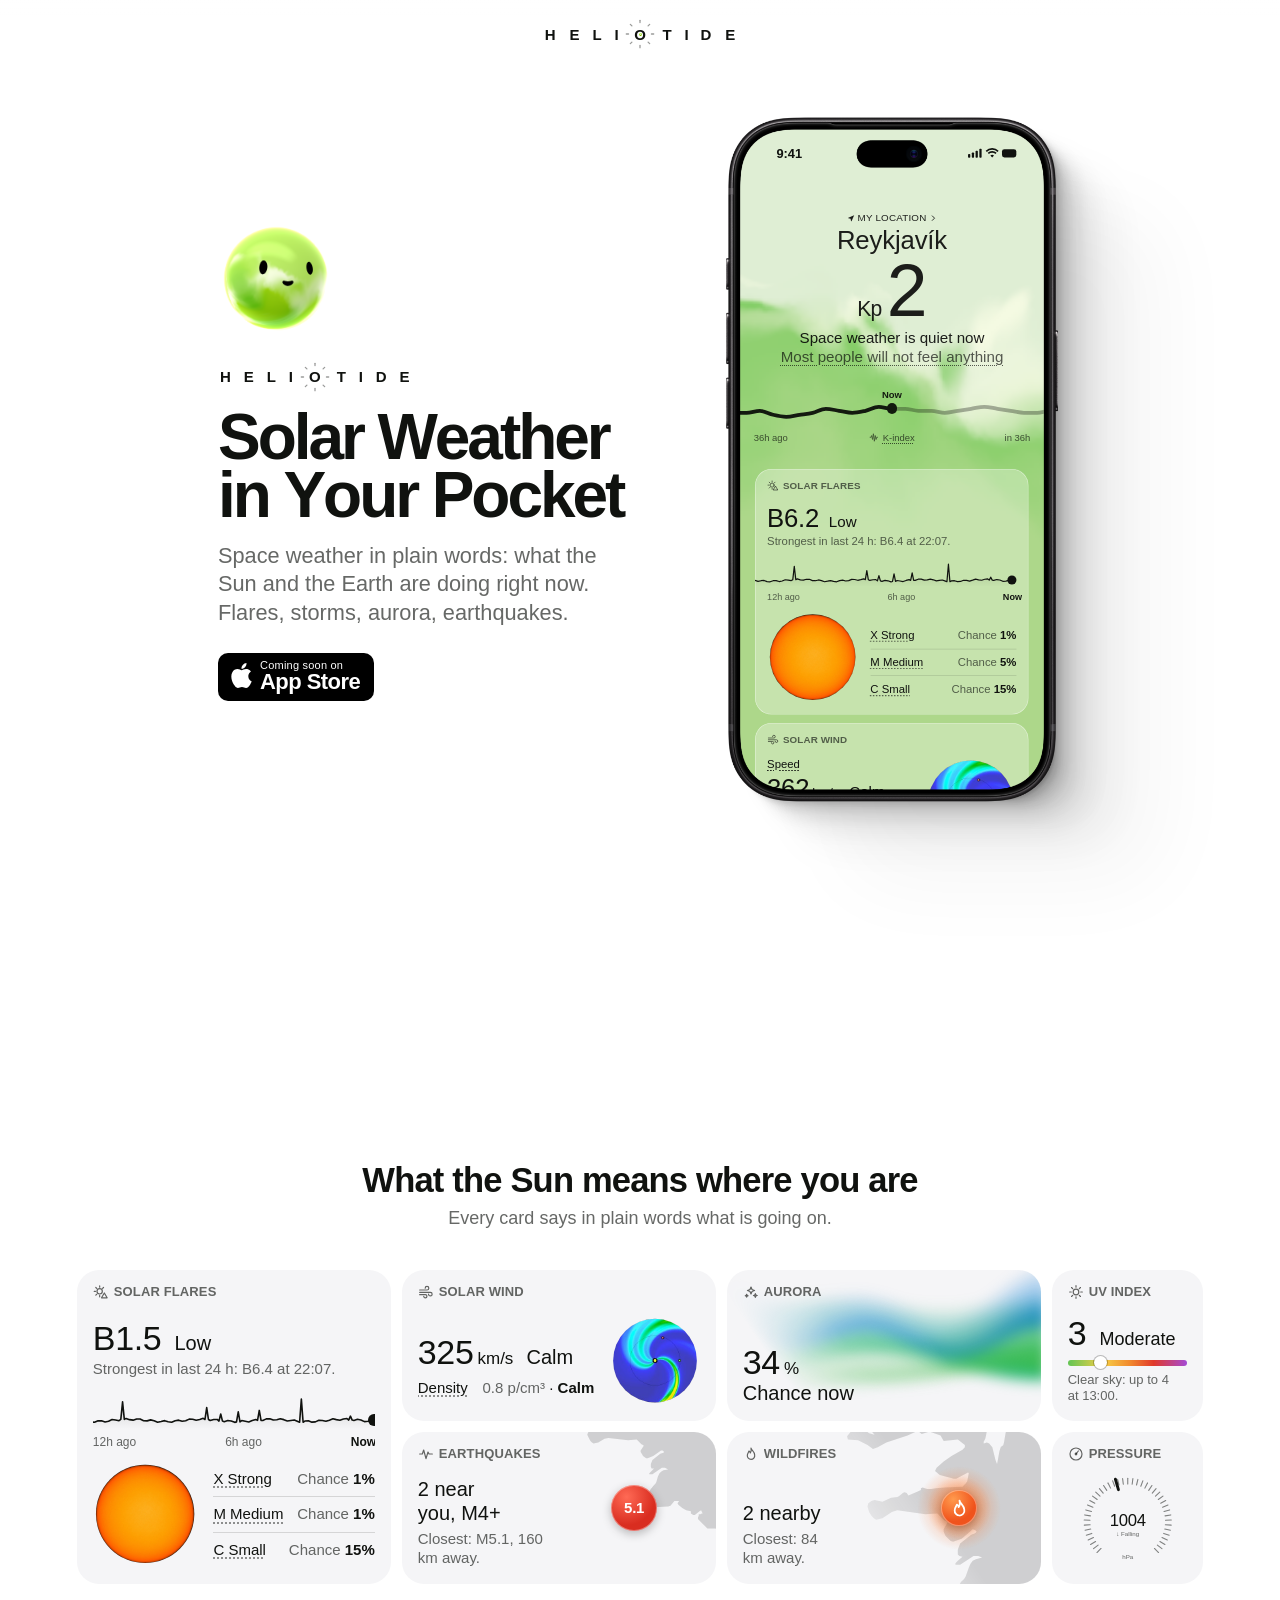
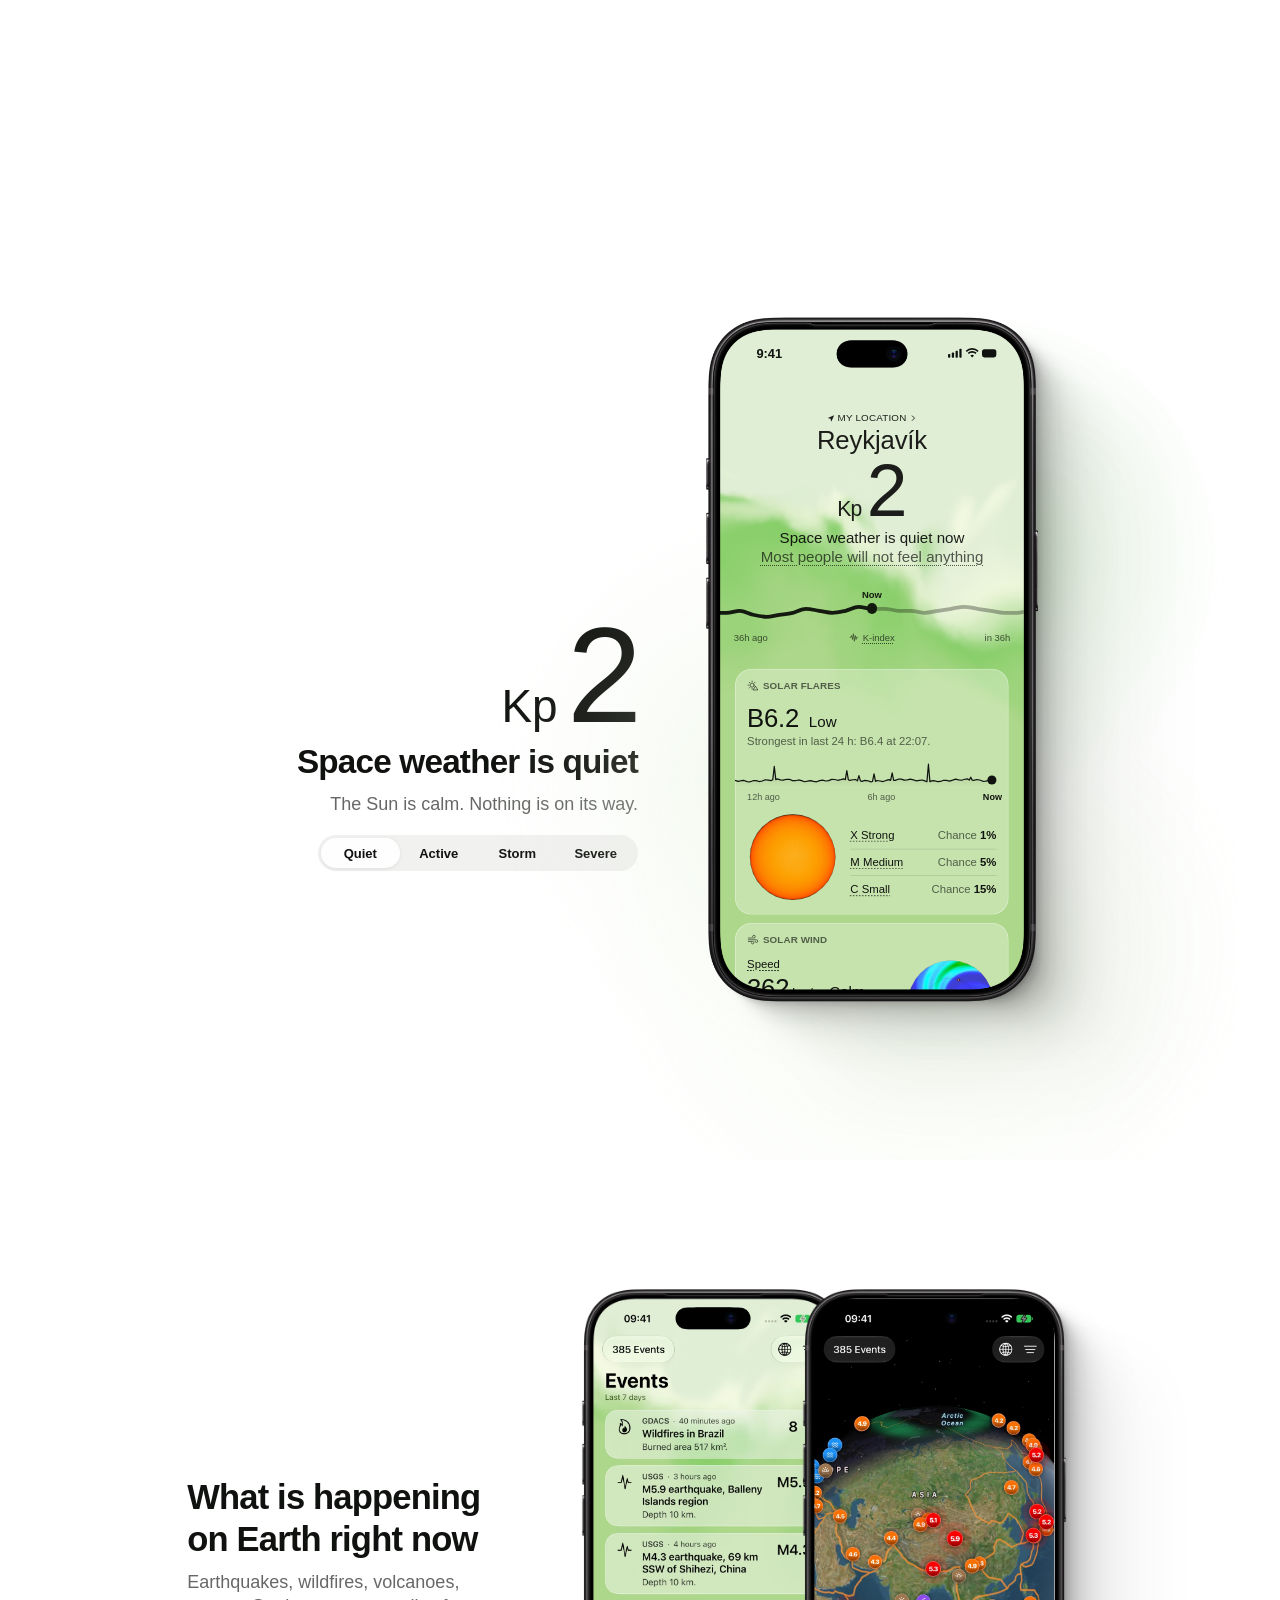
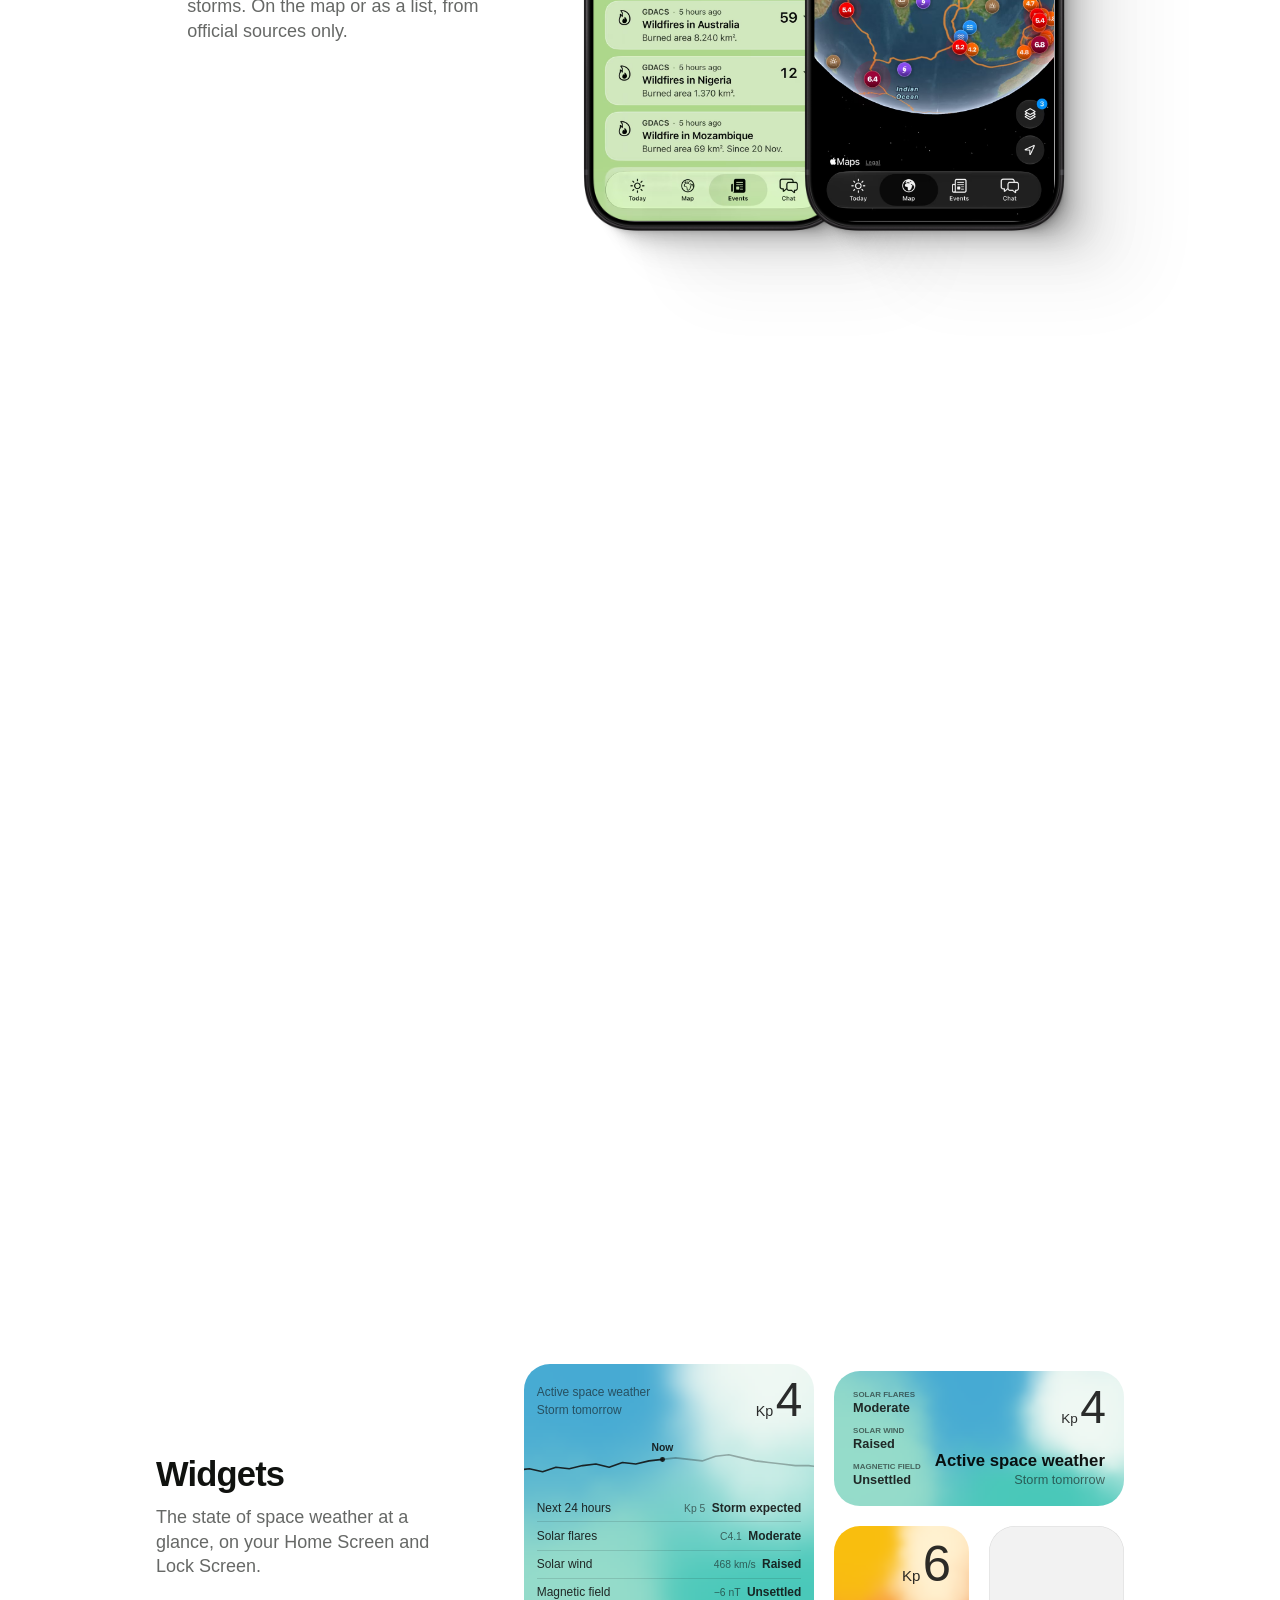
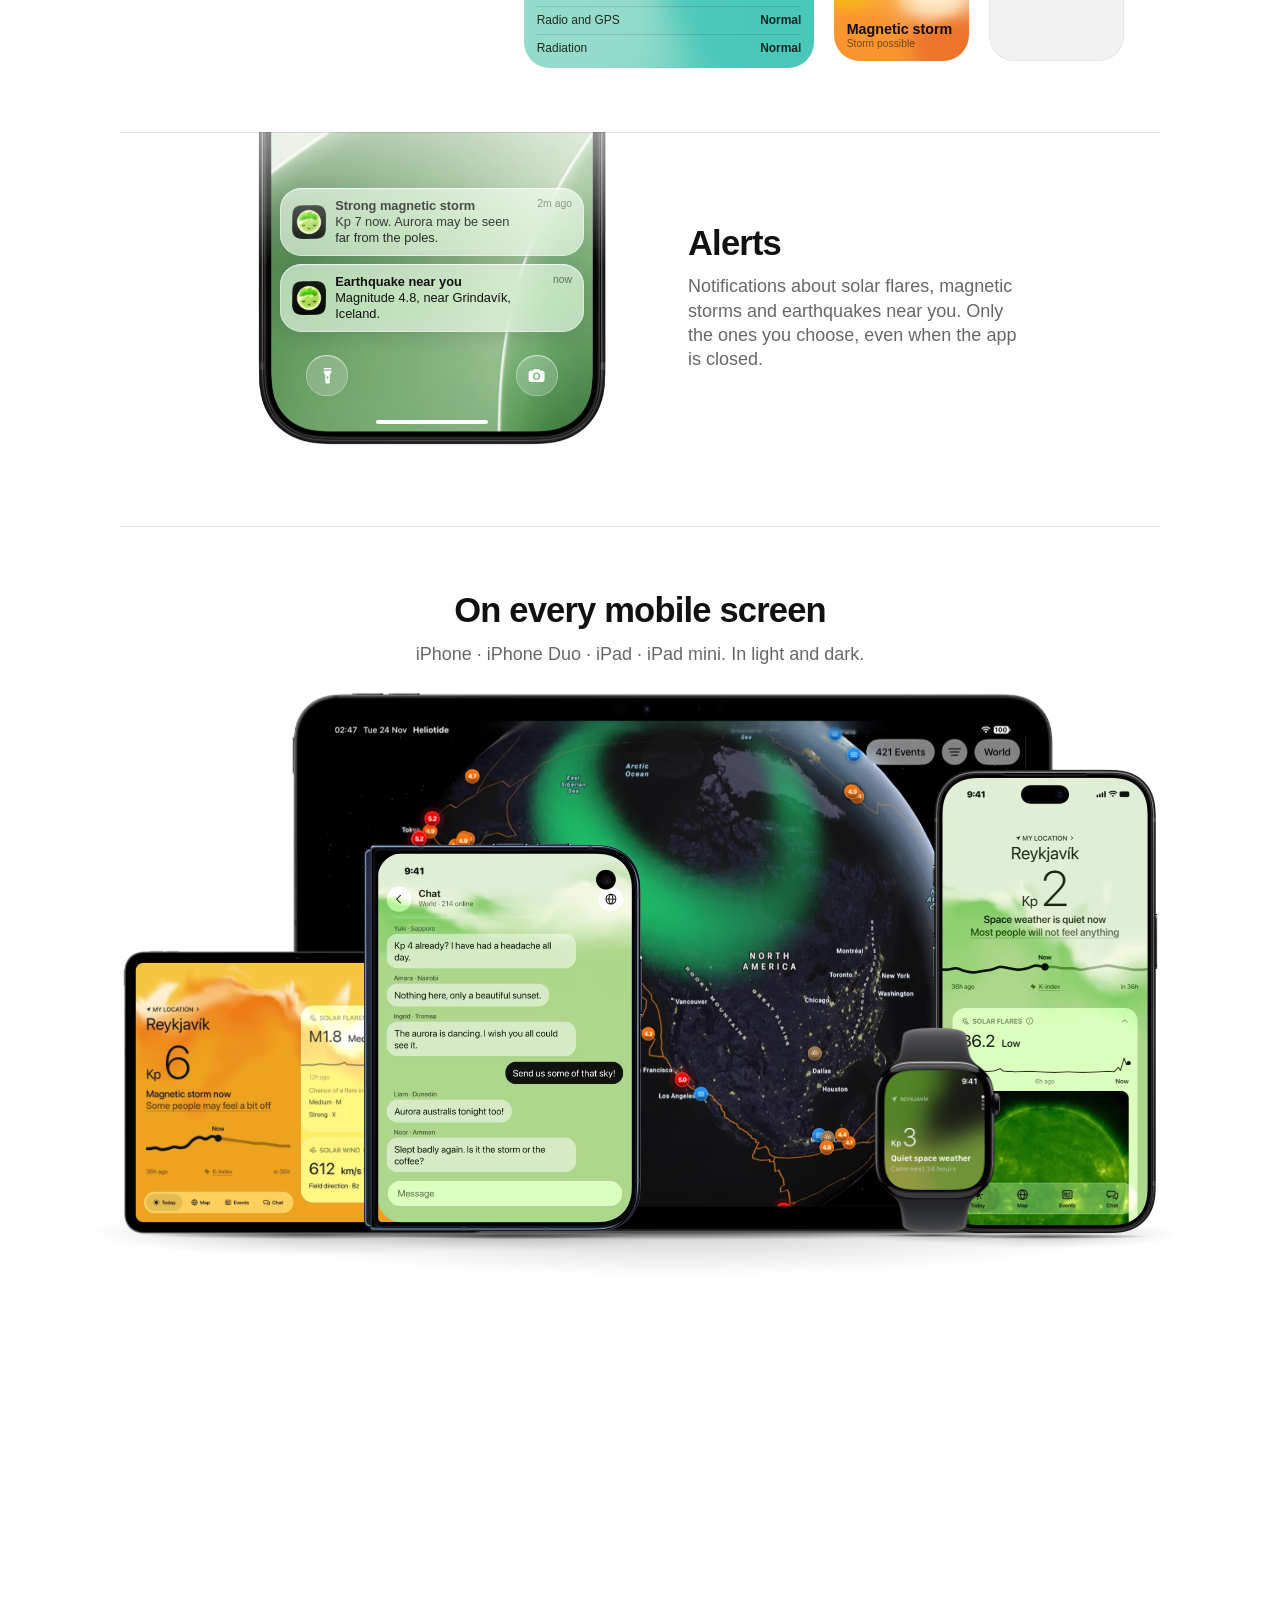
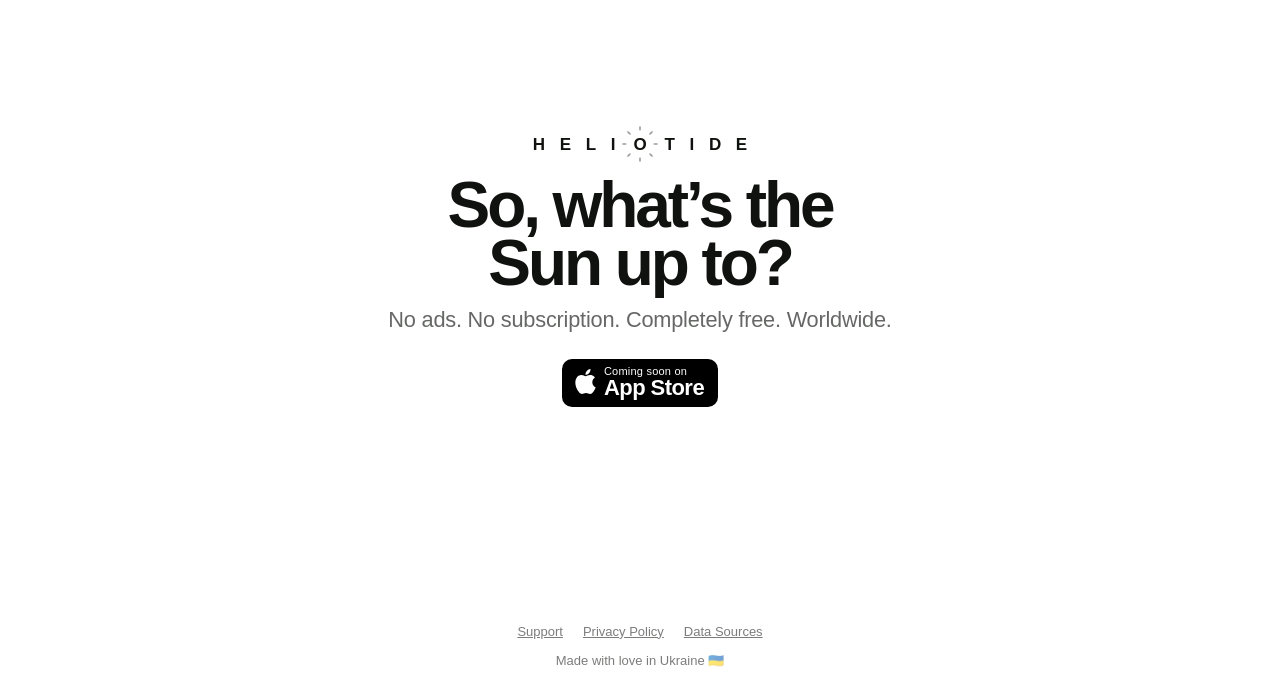
==== index.html @ 495c59d1 "Site: the wordmark is born under the hero orb and docks into the bar on scroll; calmer blur under th" ====
<!doctype html>
<html lang="en">
<head>
  <meta charset="utf-8">
  <meta name="viewport" content="width=device-width, initial-scale=1, viewport-fit=cover">
  <title>Heliotide: Space Weather, Solar Flares and Earthquakes</title>
  <meta name="description" content="Free iPhone and iPad app for space weather in plain words: live K-index, solar flares, solar wind, aurora, magnetic storm alerts and earthquakes near you.">
  <link rel="canonical" href="https://heliotide.app/">
  <meta name="color-scheme" content="light dark">
  <meta name="theme-color" content="#ffffff" media="(prefers-color-scheme: light)">
  <meta name="theme-color" content="#121214" media="(prefers-color-scheme: dark)">
  <meta name="referrer" content="no-referrer">
  <meta name="format-detection" content="telephone=no">
  <meta property="og:type" content="website">
  <meta property="og:site_name" content="Heliotide">
  <meta property="og:title" content="Heliotide: space weather, in plain words">
  <meta property="og:description" content="Solar flares, magnetic storms, aurora and earthquakes, live. A free app for iPhone and iPad.">
  <meta property="og:url" content="https://heliotide.app/">
  <meta property="og:image" content="https://heliotide.app/img/og.jpg">
  <meta property="og:image:width" content="1200">
  <meta property="og:image:height" content="630">
  <meta property="og:image:alt" content="The Heliotide orb with a sleepy face next to an iPhone that shows: Kp 2, space weather is quiet now">
  <meta property="og:locale" content="en_US">
  <meta name="twitter:card" content="summary_large_image">
  <link rel="icon" href="favicon.ico" sizes="32x32">
  <link rel="icon" type="image/png" sizes="96x96" href="img/favicon-96.png">
  <link rel="icon" type="image/png" sizes="192x192" href="img/favicon-192.png">
  <link rel="apple-touch-icon" href="img/apple-touch-icon.png">
  <script type="application/ld+json">{"@context":"https://schema.org","@graph":[{"@type":"WebSite","@id":"https://heliotide.app/#site","name":"Heliotide","url":"https://heliotide.app/","inLanguage":"en"},{"@type":"MobileApplication","@id":"https://heliotide.app/#app","name":"Heliotide: Space Weather","url":"https://heliotide.app/","image":"https://heliotide.app/img/favicon-512.png","description":"Space weather in plain words: live K-index, solar flares, solar wind, aurora, alerts and earthquakes near you.","operatingSystem":"iOS 18 or later, iPadOS 18 or later","applicationCategory":"WeatherApplication","isAccessibleForFree":true,"offers":{"@type":"Offer","price":"0","priceCurrency":"USD"}}]}</script>
  <style>html,body{background:#fff}@media (prefers-color-scheme:dark){html,body{background:#121214}}</style>
  <link rel="stylesheet" href="site.css?v=33">
  <noscript><style>.soft, .family .m, [data-write], #hero .intro > *, #hero .show, #bar .word > span { opacity: 1 !important; filter: none !important; transform: none !important; } #status { display: none; }</style></noscript>
</head>
<body>
  <i class="veil" aria-hidden="true"></i>
  <div id="bar"><i class="haze a"></i><i class="haze b"></i><div class="word" role="img" aria-label="Heliotide"><span style="--i:0">H</span><span style="--i:1">E</span><span style="--i:2">L</span><span style="--i:3">I</span><span class="sun_" style="--i:4"><svg viewBox="-100 -100 200 200" aria-hidden="true"><line style="--i:0" x1="0.0" y1="-62.0" x2="0.0" y2="-74.0"/><line style="--i:1" x1="43.8" y1="-43.8" x2="52.3" y2="-52.3"/><line style="--i:2" x1="62.0" y1="0.0" x2="74.0" y2="0.0"/><line style="--i:3" x1="43.8" y1="43.8" x2="52.3" y2="52.3"/><line style="--i:4" x1="0.0" y1="62.0" x2="0.0" y2="74.0"/><line style="--i:5" x1="-43.8" y1="43.8" x2="-52.3" y2="52.3"/><line style="--i:6" x1="-62.0" y1="0.0" x2="-74.0" y2="0.0"/><line style="--i:7" x1="-43.8" y1="-43.8" x2="-52.3" y2="-52.3"/></svg><div class="o" data-orb="bar"></div><b>O</b></span><span style="--i:5">T</span><span style="--i:6">I</span><span style="--i:7">D</span><span style="--i:8">E</span></div></div>

  <main>
    <section class="part split" id="hero">
      <div class="intro">
        <div class="slot" data-orb="hero"></div>
        <div class="word heroword" role="img" aria-label="Heliotide"><span style="--i:0">H</span><span style="--i:1">E</span><span style="--i:2">L</span><span style="--i:3">I</span><span class="sun_" style="--i:4"><svg viewBox="-100 -100 200 200" aria-hidden="true"><line style="--i:0" x1="0.0" y1="-62.0" x2="0.0" y2="-74.0"/><line style="--i:1" x1="43.8" y1="-43.8" x2="52.3" y2="-52.3"/><line style="--i:2" x1="62.0" y1="0.0" x2="74.0" y2="0.0"/><line style="--i:3" x1="43.8" y1="43.8" x2="52.3" y2="52.3"/><line style="--i:4" x1="0.0" y1="62.0" x2="0.0" y2="74.0"/><line style="--i:5" x1="-43.8" y1="43.8" x2="-52.3" y2="52.3"/><line style="--i:6" x1="-62.0" y1="0.0" x2="-74.0" y2="0.0"/><line style="--i:7" x1="-43.8" y1="-43.8" x2="-52.3" y2="-52.3"/></svg><b>O</b></span><span style="--i:5">T</span><span style="--i:6">I</span><span style="--i:7">D</span><span style="--i:8">E</span></div>
        <h1 data-write="char">Solar Weather in Your Pocket</h1>
        <p data-write="word" style="--s:.45s">Space weather in plain words: what the Sun and the Earth are doing right now. Flares, storms, aurora, earthquakes.</p>
        <span class="store soon" role="img" aria-label="Coming soon on the App Store"><svg class="apple" viewBox="0 0 24 24" aria-hidden="true"><path d="M12.152 6.896c-.948 0-2.415-1.078-3.96-1.04-2.04.027-3.91 1.183-4.961 3.014-2.117 3.675-.546 9.103 1.519 12.09 1.013 1.454 2.208 3.09 3.792 3.039 1.52-.065 2.09-.987 3.935-.987 1.831 0 2.35.987 3.96.948 1.637-.026 2.676-1.48 3.676-2.948 1.156-1.688 1.636-3.325 1.662-3.415-.039-.013-3.182-1.221-3.22-4.857-.026-3.04 2.48-4.494 2.597-4.559-1.429-2.09-3.623-2.324-4.39-2.376-2-.156-3.675 1.09-4.61 1.09zM15.53 3.83c.843-1.012 1.4-2.427 1.245-3.83-1.207.052-2.662.805-3.532 1.818-.78.896-1.454 2.338-1.273 3.714 1.338.104 2.715-.688 3.559-1.701"/></svg><span><small>Coming soon on</small><b>App Store</b></span></span>
      </div>
      <div class="show holder" aria-hidden="true"><div class="dev phone" data-screen="phone"></div></div>
    </section>

    <section class="part" id="today">
      <div class="lead"><h2 data-write="word">What the Sun means where you are</h2><p data-write="word" style="--s:.25s">Every card says in plain words what is going on.</p></div>
      <div id="bento" class="mosaic"></div>
    </section>

    <section class="part split" id="status" aria-label="Space weather now">
      <div class="tell">
        <div class="slot so" data-orb="status" data-look="#kp" data-nofollow></div>
        <div class="soft"><p class="kp"><small>Kp</small><span id="kp"></span></p></div>
        <div class="soft" style="--d:.08s"><h2 id="state"></h2></div>
        <div class="soft" style="--d:.16s"><p id="means"></p></div>
        <div class="soft" style="--d:.24s"><div class="segments" role="group" aria-label="Show"><div class="thumb"></div><button type="button">Quiet</button><button type="button">Active</button><button type="button">Storm</button><button type="button">Severe</button></div></div>
      </div>
      <div class="holder soft rise" aria-hidden="true"><div class="aura"><i class="a0"></i><i class="a1"></i><i class="a2"></i><i class="a3"></i></div><div class="dev phone" data-screen="phone"></div></div>
    </section>

    <section class="part split" id="events">
      <div class="lead"><h2 data-write="word">What is happening on Earth right now</h2><p data-write="word" style="--s:.35s">Earthquakes, wildfires, volcanoes, storms. On the map or as a list, from official sources only.</p></div>
      <div class="pair">
        <div class="soft rise"><div class="dev phone"><picture><source media="(prefers-color-scheme: dark)" type="image/avif" srcset="img/events-dark.avif"><source media="(prefers-color-scheme: dark)" srcset="img/events-dark.jpg"><source type="image/avif" srcset="img/events-light.avif"><img class="shot" src="img/events-light.jpg" alt="A list of earthquakes and wildfires" loading="lazy"></picture></div></div>
        <div class="soft rise" style="--d:.14s"><div class="dev phone"><picture><source type="image/avif" srcset="img/map.avif"><img class="shot" data-tone="dark" src="img/map.jpg" alt="A globe with earthquakes and the aurora" loading="lazy"></picture></div></div>
      </div>
    </section>

    <section class="part split" id="chat">
      <div class="lead"><h2 data-write="word">World Chat</h2><p data-write="word" style="--s:.15s">For people who care about the sky and the ground under their feet, and for those who feel every storm. Talk with the whole world, or only with people near you.</p><div class="soft" style="--d:.3s"><div class="segments" role="group" aria-label="Room"><div class="thumb"></div><button type="button">Near me</button><button type="button">World</button></div></div></div>
      <div class="holder soft rise"><div class="dev phone" data-screen="chat" aria-hidden="true"></div><div class="pal a" aria-hidden="true"></div><div class="pal b" aria-hidden="true"></div><div class="pal c" aria-hidden="true"></div><div class="pal d" aria-hidden="true"></div></div>
    </section>

    <section class="part split more" id="widgets">
      <div class="lead"><h2 data-write="word">Widgets</h2><p data-write="word" style="--s:.15s">The state of space weather at a glance, on your Home Screen and Lock Screen.</p></div>
      <div class="rail" aria-hidden="true">
        <div class="w large soft rise" data-widget="large" data-shift="1"></div>
        <div class="col">
          <div class="w medium soft rise" style="--d:.1s" data-widget="medium" data-shift="2"></div>
          <div class="line"><div class="w small soft rise" style="--d:.2s" data-widget="small" data-shift="3"></div><div class="otile soft rise" style="--d:.3s"><div class="slot" data-orb="widgets" data-look="#widgets .w.medium" data-feel="smile curious smile content"></div></div></div>
        </div>
      </div>
    </section>

    <section class="part split more" id="alerts">
      <div class="lead"><h2 data-write="word">Alerts</h2><p data-write="word" style="--s:.15s">Notifications about solar flares, magnetic storms and earthquakes near you. Only the ones you choose, even when the app is closed.</p></div>
      <div class="low soft rise" aria-hidden="true"><div class="dev phone" data-screen="lock"></div></div>
    </section>

    <section class="part more" id="devices">
      <div class="lead"><h2 data-write="word">On every mobile screen</h2><p data-write="word" style="--s:.15s">iPhone · iPhone Duo · iPad · iPad mini. In light and dark.</p></div>
      <div class="family soft-set">
        <div class="m m-ipad from-r"><picture><source type="image/avif" srcset="img/family-ipad-light.avif"><img src="img/family-ipad-light.png" alt="The map of Heliotide on an iPad" loading="lazy" draggable="false"></picture></div>
        <div class="m m-mini from-l"><picture><source media="(prefers-color-scheme: dark)" type="image/avif" srcset="img/family-mini-dark.avif"><source media="(prefers-color-scheme: dark)" srcset="img/family-mini-dark.png"><source type="image/avif" srcset="img/family-mini-light.avif"><img src="img/family-mini-light.png" alt="Today on an iPad mini during a magnetic storm" loading="lazy" draggable="false"></picture></div>
        <div class="m m-duo from-l"><picture><source media="(prefers-color-scheme: dark)" type="image/avif" srcset="img/family-duoc-dark.avif"><source media="(prefers-color-scheme: dark)" srcset="img/family-duoc-dark.png"><source type="image/avif" srcset="img/family-duoc-light.avif"><img src="img/family-duoc-light.png" alt="World Chat on a closed iPhone Duo" loading="lazy" draggable="false"></picture></div>
        <div class="m m-phone from-r"><picture><source media="(prefers-color-scheme: dark)" type="image/avif" srcset="img/family-phone-dark.avif"><source media="(prefers-color-scheme: dark)" srcset="img/family-phone-dark.png"><source type="image/avif" srcset="img/family-phone-light.avif"><img src="img/family-phone-light.png" alt="Today on an iPhone, quiet space weather" loading="lazy" draggable="false"></picture></div>
        <div class="m m-watch from-r"><picture><source type="image/avif" srcset="img/family-watch-light.avif"><img src="img/family-watch-light.png" alt="Heliotide on an Apple Watch: quiet space weather, Kp 3" loading="lazy" draggable="false"></picture></div>
      </div>
    </section>

    <section class="part split" id="end">
      <div class="lead">
        <div class="word endword" role="img" aria-label="Heliotide"><span style="--i:0">H</span><span style="--i:1">E</span><span style="--i:2">L</span><span style="--i:3">I</span><span class="sun_" style="--i:4"><svg viewBox="-100 -100 200 200" aria-hidden="true"><line style="--i:0" x1="0.0" y1="-62.0" x2="0.0" y2="-74.0"/><line style="--i:1" x1="43.8" y1="-43.8" x2="52.3" y2="-52.3"/><line style="--i:2" x1="62.0" y1="0.0" x2="74.0" y2="0.0"/><line style="--i:3" x1="43.8" y1="43.8" x2="52.3" y2="52.3"/><line style="--i:4" x1="0.0" y1="62.0" x2="0.0" y2="74.0"/><line style="--i:5" x1="-43.8" y1="43.8" x2="-52.3" y2="52.3"/><line style="--i:6" x1="-62.0" y1="0.0" x2="-74.0" y2="0.0"/><line style="--i:7" x1="-43.8" y1="-43.8" x2="-52.3" y2="-52.3"/></svg><b>O</b></span><span style="--i:5">T</span><span style="--i:6">I</span><span style="--i:7">D</span><span style="--i:8">E</span></div>
        <h2 data-write="word">So, what’s the Sun up to?</h2>
        <p class="deal" data-write="word" style="--s:.3s">No ads. No subscription. Completely free. Worldwide.</p>
        <span class="store soon" role="img" aria-label="Coming soon on the App Store"><svg class="apple" viewBox="0 0 24 24" aria-hidden="true"><path d="M12.152 6.896c-.948 0-2.415-1.078-3.96-1.04-2.04.027-3.91 1.183-4.961 3.014-2.117 3.675-.546 9.103 1.519 12.09 1.013 1.454 2.208 3.09 3.792 3.039 1.52-.065 2.09-.987 3.935-.987 1.831 0 2.35.987 3.96.948 1.637-.026 2.676-1.48 3.676-2.948 1.156-1.688 1.636-3.325 1.662-3.415-.039-.013-3.182-1.221-3.22-4.857-.026-3.04 2.48-4.494 2.597-4.559-1.429-2.09-3.623-2.324-4.39-2.376-2-.156-3.675 1.09-4.61 1.09zM15.53 3.83c.843-1.012 1.4-2.427 1.245-3.83-1.207.052-2.662.805-3.532 1.818-.78.896-1.454 2.338-1.273 3.714 1.338.104 2.715-.688 3.559-1.701"/></svg><span><small>Coming soon on</small><b>App Store</b></span></span>
      </div>
      <div class="slot art" data-orb="end" data-look="#end .store"></div>
    </section>
  </main>
  <footer>
    <nav aria-label="Pages"><a href="support/">Support</a><a href="privacy/">Privacy Policy</a><a href="sources/">Data Sources</a></nav>
    <p class="love">Made with love in Ukraine <span role="img" aria-label="flag of Ukraine">🇺🇦</span></p>
  </footer>
  <script src="base.js?v=33"></script>
  <script src="shaders.js?v=33"></script>
  <script src="face.js?v=33"></script>
  <script src="app.js?v=33"></script>
  <script src="site.js?v=33"></script>
</body>
</html>
---- site.css ----
/* Heliotide site */
:root { color-scheme: light dark; --ink: #10120f; --quiet: rgba(16, 18, 15, .64); --card: rgba(255, 255, 255, .5); --line: rgba(255, 255, 255, .55); --base: #fff; --thumb: rgba(255, 255, 255, .92); --track: rgba(16, 18, 15, .06); --tile: #f5f5f7; --app-card: rgba(255, 255, 255, .46); --glass: rgba(255, 255, 255, .66); --page: #fff;
  --edge: clamp(22px, 6vw, 120px); --big: clamp(27px, 2.7vw, 40px); --text: clamp(15px, 1.15vw, 17px); --small: 13px; }
@media (prefers-color-scheme: dark) {
  :root { --ink: #fff; --quiet: rgba(255, 255, 255, .68); --card: rgba(0, 0, 0, .34); --line: rgba(255, 255, 255, .1); --base: #000; --page: #121214; --thumb: rgba(255, 255, 255, .2); --track: rgba(255, 255, 255, .1); --tile: #1e1e20; --app-card: rgba(0, 0, 0, .38); --glass: rgba(0, 0, 0, .45); }
}
* { box-sizing: border-box; }
html { background: var(--page); -webkit-text-size-adjust: 100%; }
body { margin: 0; color: var(--ink); font: 400 var(--text)/1.4 -apple-system, BlinkMacSystemFont, "SF Pro Text", "Segoe UI", Roboto, sans-serif; -webkit-font-smoothing: antialiased; overflow-x: clip; }
h1, h2, p { margin: 0; text-wrap: balance; }
h1, h2 { font-size: var(--big); line-height: 1.1; font-weight: 600; letter-spacing: -.022em; }
section p { color: var(--quiet); text-wrap: pretty; }
a { color: inherit; }
button { font-family: inherit; color: inherit; }
@property --sky { syntax: "<color>"; inherits: true; initial-value: #dfeed4; }
@property --deep { syntax: "<color>"; inherits: true; initial-value: #add78a; }

/* Upright: centred, each part just as tall as it needs. Wide: words and device side by side, as on a slide.
   What belongs together stands close (8-12 px), words to device 24-28 px, part to part 72 px and more. */
.part { min-height: 100vh; min-height: 100svh; padding: 72px var(--edge) 40px; display: flex; flex-direction: column; align-items: center; justify-content: center; gap: 26px; text-align: center; position: relative; }
.lead { max-width: 27em; position: relative; }
.lead p { margin-top: 10px; } #today .lead, #devices .lead { max-width: none; }
.lead .segments { margin: 16px auto 0; }
.holder { position: relative; display: flex; justify-content: center; }

/* Wordmark: the same gap between all letters. The O is a little sun; in the bar the orb itself is the O. */
.word { display: flex; align-items: center; gap: .86em; font-weight: 600; line-height: 1; }
.word > span { display: block; position: relative; }
.word svg { position: absolute; left: 50%; top: 50%; width: 2em; height: 2em; margin: -1em; overflow: visible; }
.word line { stroke: currentColor; stroke-width: 8.5; stroke-linecap: round; opacity: .25; animation: ray 3.2s ease-in-out infinite; animation-delay: calc(var(--i) * .4s); }
@keyframes ray { 0%, 60%, 100% { opacity: .22; } 25% { opacity: .6; } }
#bar { position: fixed; inset: 0 0 auto; height: 56px; z-index: 8; display: flex; justify-content: center; align-items: center; pointer-events: none; }
/* The blur reaches far above the window: Safari shows the page under its status bar too. Two layers make it grow softly. */
.haze { position: absolute; left: 0; right: 0; top: -240px; }
.haze.a { bottom: -14px; -webkit-backdrop-filter: blur(3px); backdrop-filter: blur(3px); -webkit-mask: linear-gradient(#000 calc(100% - 30px), transparent); mask: linear-gradient(#000 calc(100% - 30px), transparent); }
.haze.b { bottom: 0; -webkit-backdrop-filter: blur(14px) saturate(1.3); backdrop-filter: blur(14px) saturate(1.3); -webkit-mask: linear-gradient(#000 calc(100% - 34px), transparent); mask: linear-gradient(#000 calc(100% - 34px), transparent); }
#bar .word { position: relative; font-size: 15px; transition: opacity .35s; }
#bar:not(.shown) .word { opacity: 0; }
#bar .word > span { color: #10120f; opacity: 0; } #bar .word > span[data-on="dark"] { color: #fff; }
.go #bar .word > span { animation: letter .4s cubic-bezier(.16, 1, .3, 1) both; animation-delay: calc(var(--i) * 30ms); opacity: 1; transition: color .25s; }
@keyframes letter { from { opacity: 0; filter: blur(10px); transform: translateY(10px); } to { opacity: 1; filter: none; transform: none; } }
#bar .orb path { stroke: #000; stroke-width: 6; stroke-linejoin: round; }
#bar .sun_ { width: 20px; height: 20px; margin: 0 -1px; }
#bar .o { position: absolute; inset: -.5px; }
#bar .sun_ b { position: absolute; inset: 0; display: grid; place-items: center; font-weight: inherit; transition: opacity .25s; }
#bar.docked .sun_ b { opacity: 0; }
#bar .orb { pointer-events: auto; cursor: pointer; } #bar:not(.docked) .orb { pointer-events: none; } #bar .orb::after { content: ""; position: absolute; inset: -14px; }
#bar .word svg { width: 44px; height: 44px; margin: -22px; transform: scale(.84); transition: transform .45s cubic-bezier(.16, 1, .3, 1); }
#bar.docked .word svg { transform: none; } #bar .word .orb svg, #bar.docked .word .orb svg { width: 100%; height: 100%; margin: 0; left: 0; top: 0; transform: none; }
#bar .word line { stroke-width: 7; opacity: .42; }

.slot { position: relative; }
.orb { position: absolute; inset: 0; padding: 0; border: 0; background: none; border-radius: 50%; cursor: grab; will-change: transform; touch-action: none; -webkit-tap-highlight-color: transparent; -webkit-user-select: none; user-select: none; -webkit-touch-callout: none; }
.orb:active { cursor: grabbing; }
/* Dark theme: a soft still glow around the orb in its own colours, three layers. */
@media (prefers-color-scheme: dark) { .orb::before { content: ""; position: absolute; inset: -110%; border-radius: 50%; z-index: -1; pointer-events: none; background: radial-gradient(closest-side, rgb(var(--g1, 157 221 96) / .09), transparent); } #bar .orb::before, .otile .orb::before { display: none; } }
#place:empty { display: none; }
#place { position: fixed; left: 12px; bottom: 12px; z-index: 20; padding: 8px 12px; border-radius: 10px; background: #000; color: #fff; font: 600 13px/1.3 -apple-system, sans-serif; }
.orb canvas { position: absolute; left: -2.083%; top: -2.083%; width: 104.17%; height: 104.17%; pointer-events: none; }
.orb svg { position: absolute; inset: 0; width: 100%; height: 100%; overflow: visible; pointer-events: none; }
.no-orb .orb { background: #9ddd60; }
html:not(.landed) .orb { pointer-events: none; }
.slot { aspect-ratio: 1; flex: none; }
.store { display: inline-block; line-height: 0; }
.store img { height: 46px; width: auto; display: block; }
.free { font-size: var(--small); margin-top: 9px; }

/* First screen */
#hero { gap: 22px; padding-top: 66px; }
#hero .intro { display: flex; flex-direction: column; align-items: center; max-width: 25em; }
#hero h1 { font-size: clamp(42px, 11.5vw, 60px); line-height: .98; letter-spacing: -.035em; font-weight: 700; }
#hero .slot { width: 72px; margin-bottom: 14px; }
#hero .intro > p { margin: 12px 0 18px; }
#hero .show .phone { width: min(56vw, 218px); }
#hero .store { opacity: 0; transform: translateY(16px); transition: opacity .5s .85s, transform .8s .85s cubic-bezier(.16, 1, .3, 1); }
.go #hero .store { opacity: 1; transform: none; }
#hero .show > .phone { opacity: 0; transform: translateY(90px) scale(.97); transition: opacity .5s .35s, transform 1.1s .35s cubic-bezier(.2, 1.12, .3, 1); }
.go #hero .show > .phone { opacity: 1; transform: none; }

/* Devices. --p is one point of the app's screen. */
.dev { container-type: inline-size; position: relative; isolation: isolate; }
.dev > .frame { position: absolute; inset: 0; width: 100%; height: 100%; pointer-events: none; z-index: 3; }
.scr { position: absolute; overflow: hidden; background: color-mix(in srgb, #9ddd8b 45%, var(--base)); color: var(--ink); text-align: left; line-height: 1.2; }
.scr > canvas { position: absolute; left: -2%; top: -2%; width: 104%; height: 104%; }
.scr > :not(canvas) { position: absolute; }
.dev.phone { aspect-ratio: 1350 / 2760; }
/* The long soft shadow to the lower right. A plain box behind the device: cheap, nothing is redrawn. */
.dev.phone::before { content: ""; position: absolute; inset: 1.4% 3%; border-radius: 15% / 7.3%; --u: calc(100cqw / 900); z-index: -1;
  box-shadow: calc(var(--u) * 9) calc(var(--u) * 7) calc(var(--u) * 7) rgba(0, 0, 0, .13), calc(var(--u) * 21) calc(var(--u) * 17) calc(var(--u) * 16) -1px rgba(0, 0, 0, .12), calc(var(--u) * 39) calc(var(--u) * 31) calc(var(--u) * 30) -2px rgba(0, 0, 0, .11), calc(var(--u) * 65) calc(var(--u) * 52) calc(var(--u) * 50) -2px rgba(0, 0, 0, .1), calc(var(--u) * 105) calc(var(--u) * 84) calc(var(--u) * 81) -3px rgba(0, 0, 0, .08), calc(var(--u) * 172) calc(var(--u) * 137) calc(var(--u) * 132) -4px rgba(0, 0, 0, .06), calc(var(--u) * 297) calc(var(--u) * 236) calc(var(--u) * 228) -4px rgba(0, 0, 0, .04); }
.dev.phone .scr { --p: calc(100cqw / 450); inset: 2.5% 5.33%; border-radius: calc(var(--p) * 58); }
.dev.phone > .shot { position: absolute; left: 5.33%; top: 2.5%; width: 89.34%; height: 95%; object-fit: cover; border-radius: 13% / 6.2%; display: block; }
.dev.land { aspect-ratio: 2760 / 1350; }
.dev.land .scr { --p: calc(100cqw / 920); inset: 5.33% 2.5%; border-radius: calc(var(--p) * 58); }
.dev.duo { aspect-ratio: 3093 / 2247; }
.dev.duo .scr { --p: calc(100cqw / 1084); inset: 5.34% 3.88%; border-radius: calc(var(--p) * 52); }
.dev.pad { aspect-ratio: 3000 / 2300; }
.dev.pad .scr { --p: calc(100cqw / 1090); inset: 5.13% 4.13%; border-radius: calc(var(--p) * 18); }
.dev.fold { aspect-ratio: 5600 / 4500; }
.dev.fold .half { position: absolute; left: 0; top: 0; width: 500px; height: 703px; transform-origin: 0 0; overflow: hidden; }
.dev.fold .half.l { border-radius: 24px 0 0 24px; } .dev.fold .half.r { border-radius: 0 24px 24px 0; }
.dev.fold .scr { --p: 1px; left: 0; top: 0; width: 1000px; height: 703px; }
.dev.fold .half.r .scr { left: -500px; }
.fold .wide .left { left: 40px; width: 420px; top: 130px; }
.fold .wide .cols { left: 522px; right: 30px; grid-template-columns: 1fr; top: 84px; } .fold .wide .cols .card_:last-child { display: none; } .fold .wide .round.l { left: 34px; } .fold .wide .round.r { right: 34px; } .fold .wide .tabs { left: 34px; }
.foldshade { position: absolute; inset: 0; z-index: 2; pointer-events: none; background: linear-gradient(90deg, rgba(0, 0, 0, .05) 4%, rgba(0, 0, 0, .13) 44%, rgba(0, 0, 0, .24) 49.8%, rgba(255, 255, 255, .22) 50.4%, rgba(255, 255, 255, .06) 60%, transparent 80%); clip-path: polygon(3.7% 3.3%, 50% 8.6%, 96.3% 3.3%, 96.3% 96.7%, 50% 91.4%, 3.7% 96.7%); }
.dev.clock_ { aspect-ratio: 620 / 940; }
.dev.land > picture > .shot { position: absolute; left: 2.5%; top: 5.11%; width: 95%; height: 89.78%; border-radius: 6.2% / 13%; display: block; object-fit: cover; }
.dev.pad > picture > .shot { position: absolute; left: 4.13%; top: 5.13%; width: 91.74%; height: 89.74%; border-radius: 1.6% / 2.1%; display: block; object-fit: cover; }
.dev.phone > picture > .shot { position: absolute; left: 5.33%; top: 2.5%; width: 89.34%; height: 95%; object-fit: cover; border-radius: 13% / 6.2%; display: block; }
.dev.fold .shot { position: absolute; left: 0; top: 0; width: 1000px; height: 703px; object-fit: cover; } .dev.fold .half.r .shot { left: -500px; }
.dev.clock_ .scr { --p: calc(100cqw / 309); left: 15.6%; top: 22.3%; width: 68.7%; height: 55.3%; border-radius: calc(var(--p) * 54); color: #fff; }

.ic { width: calc(var(--p) * 20); height: calc(var(--p) * 20); fill: none; stroke: currentColor; stroke-width: 1.7; stroke-linecap: round; stroke-linejoin: round; display: block; }
.status { inset: calc(var(--p) * 22) calc(var(--p) * 34) auto calc(var(--p) * 48); display: flex; justify-content: space-between; align-items: center; font-size: calc(var(--p) * 17); font-weight: 600; }
.status svg { width: calc(var(--p) * 66); height: calc(var(--p) * 14); fill: currentColor; display: block; }
.round { width: calc(var(--p) * 45); height: calc(var(--p) * 45); top: calc(var(--p) * 61); border-radius: 50%; background: var(--glass); display: grid; place-items: center; }
.round { box-shadow: inset 0 0 0 calc(var(--p) * .6) rgba(0, 0, 0, .16), inset 0 calc(var(--p) * 1) calc(var(--p) * 1.5) rgba(255, 255, 255, .7); }
.round .ic { width: calc(var(--p) * 24); height: calc(var(--p) * 24); }
.round.l { left: calc(var(--p) * 16); color: #ff3b30; }
.round.r { right: calc(var(--p) * 16); }
@media (prefers-color-scheme: dark) { .round.l { color: #fff; } }
.place { font-size: calc(var(--p) * 13); font-weight: 500; letter-spacing: .02em; left: 0; right: 0; display: flex; align-items: center; justify-content: center; gap: calc(var(--p) * 3); }
.place .ic { width: calc(var(--p) * 11); height: calc(var(--p) * 11); stroke-width: 2.6; }
.city { font-size: calc(var(--p) * 34); letter-spacing: -.005em; text-align: center; left: 0; right: 0; }
.scr .kp { display: flex; align-items: baseline; justify-content: center; left: 0; right: 0; font-weight: 200; font-size: calc(var(--p) * 97); line-height: .82; letter-spacing: -.01em; gap: calc(var(--p) * 7); }
.scr .kp small { font-size: calc(var(--p) * 28); font-weight: 400; }
.scr .state { font-size: calc(var(--p) * 20); font-weight: 500; text-align: center; left: 0; right: 0; white-space: nowrap; }
.scr .feel { font-size: calc(var(--p) * 20); font-weight: 500; color: color-mix(in srgb, var(--ink) 68%, transparent); text-decoration: underline dotted; text-decoration-thickness: calc(var(--p) * 1); text-underline-offset: calc(var(--p) * 4); text-align: center; left: 0; right: 0; white-space: nowrap; }
.chart { left: 0; right: 0; height: calc(var(--p) * 62); }
.chart svg { width: 100%; height: 100%; display: block; overflow: visible; }
.chart path { fill: none; stroke: currentColor; stroke-width: calc(var(--p) * 6); stroke-linecap: round; stroke-linejoin: round; vector-effect: non-scaling-stroke; }
.chart .ahead { opacity: .34; }
.chart i { position: absolute; left: 50%; top: var(--y); width: calc(var(--p) * 14.5); height: calc(var(--p) * 14.5); margin: calc(var(--p) * -7.25); border-radius: 50%; background: currentColor; }
.chart b { position: absolute; left: 50%; top: var(--n); transform: translate(-50%, calc(-100% - var(--p) * 9)); font-size: calc(var(--p) * 12.5); font-weight: 600; }
.ends { left: calc(var(--p) * 18); right: calc(var(--p) * 18); display: grid; grid-template-columns: 1fr auto 1fr; font-size: calc(var(--p) * 12.5); color: var(--quiet); }
.ends span:last-child, .ends b { text-align: right; } .ends b { color: var(--ink); font-weight: 600; } .ends span { display: inline-flex; align-items: center; gap: calc(var(--p) * 4); } .ends span:last-child { justify-content: flex-end; } .ends u { text-decoration: underline dotted; text-underline-offset: calc(var(--p) * 3); } .ends .ic { width: calc(var(--p) * 14); height: calc(var(--p) * 14); }
.ends.x { position: static; margin: calc(var(--p) * 4) 0 calc(var(--p) * 12); }
.xray { position: relative; height: calc(var(--p) * 40); margin: 0 0 0 calc(var(--p) * -17); } .xray svg { width: 100%; height: 100%; overflow: visible; display: block; } .xray path { fill: none; stroke: currentColor; stroke-width: calc(var(--p) * 1.6); vector-effect: non-scaling-stroke; stroke-linejoin: round; } .xray i { position: absolute; right: calc(var(--p) * -4); top: 41%; width: calc(var(--p) * 8); height: calc(var(--p) * 8); margin-top: calc(var(--p) * -4); border-radius: 50%; background: currentColor; }
.phoneapp .place { top: calc(var(--p) * 110); }
.phoneapp .city { top: calc(var(--p) * 126); }
.phoneapp .kp { top: calc(var(--p) * 174); }
.phoneapp .state { top: calc(var(--p) * 264); }
.phoneapp .feel { top: calc(var(--p) * 289); }
.phoneapp .chart { top: calc(var(--p) * 342); }
.phoneapp .ends { top: calc(var(--p) * 400); }
.card_ { border-radius: calc(var(--p) * 25); background: var(--app-card); box-shadow: inset 0 0 0 calc(var(--p) * .6) rgba(0, 0, 0, .13), inset 0 calc(var(--p) * 1.2) calc(var(--p) * 1.6) rgba(255, 255, 255, .55); padding: calc(var(--p) * 17); overflow: hidden; }
@media (prefers-color-scheme: dark) { .card_, .round, .tabs { box-shadow: inset 0 0 0 calc(var(--p) * .6) rgba(255, 255, 255, .13), inset 0 calc(var(--p) * 1) calc(var(--p) * 1) rgba(255, 255, 255, .07) !important; } }
.phoneapp .card_ { left: calc(var(--p) * 20); right: calc(var(--p) * 20); top: calc(var(--p) * 450); }
.head { font-size: calc(var(--p) * 13.5); font-weight: 600; letter-spacing: .01em; color: color-mix(in srgb, var(--ink) 52%, transparent); display: flex; align-items: center; gap: calc(var(--p) * 6); } .head .ic { width: calc(var(--p) * 16); height: calc(var(--p) * 16); stroke-width: 1.9; } .head em { margin-left: auto; } .chance .head { font-weight: 500; letter-spacing: 0; margin: calc(var(--p) * 12) 0 calc(var(--p) * 8); }
.val { font-size: calc(var(--p) * 33); margin: calc(var(--p) * 10) 0 calc(var(--p) * 8); white-space: nowrap; }
.val small { margin-left: calc(var(--p) * 6); font-size: calc(var(--p) * 20); font-weight: 500; }
.sun { position: relative; aspect-ratio: 1; border-radius: calc(var(--p) * 15); background: #000; overflow: hidden; }
.sun img { position: absolute; inset: 0; width: 100%; height: 100%; object-fit: cover; opacity: 0; transition: opacity .5s; transform: translateY(4%) scale(1.1); }
.sun img.on { opacity: 1; }
.cap { font-size: calc(var(--p) * 11.5); color: var(--quiet); margin-top: calc(var(--p) * 7); }
.row_ { display: flex; justify-content: space-between; font-size: calc(var(--p) * 13.5); margin: 0 0 calc(var(--p) * 10); }
.row_ span:last-child { color: var(--quiet); }
.tabs { left: calc(var(--p) * 21); right: calc(var(--p) * 21); bottom: calc(var(--p) * 22); height: calc(var(--p) * 61); border-radius: 99px; background: color-mix(in srgb, var(--glass) 92%, rgba(127, 127, 127, .3)); box-shadow: inset 0 0 0 calc(var(--p) * .6) rgba(0, 0, 0, .18), inset 0 calc(var(--p) * 1.2) calc(var(--p) * 2) rgba(255, 255, 255, .75), 0 calc(var(--p) * 6) calc(var(--p) * 18) rgba(0, 0, 0, .06); display: grid; grid-template-columns: repeat(4, 1fr); padding: calc(var(--p) * 4); }
.tabs span { display: flex; flex-direction: column; align-items: center; justify-content: center; gap: calc(var(--p) * 2); font-size: calc(var(--p) * 10.5); font-weight: 600; border-radius: 99px; }
.tabs .on { background: color-mix(in srgb, currentColor 11%, transparent); } .tabs .on .ic circle { fill: currentColor; } .tabs .ic { width: calc(var(--p) * 25); height: calc(var(--p) * 25); }
.wide .round { top: calc(var(--p) * 20); }
.wide .left { left: calc(var(--p) * 26); width: calc(var(--p) * 300); top: calc(var(--p) * 92); bottom: 0; }
.wide .left > * { position: relative; text-align: left; justify-content: flex-start; }
.wide .left .place { font-size: calc(var(--p) * 12.5); margin-bottom: calc(var(--p) * 2); }
.wide .kp { margin: calc(var(--p) * 18) 0 calc(var(--p) * 16); }
.wide .chart { margin-top: calc(var(--p) * 46); }
.wide .ends { margin-top: calc(var(--p) * 10); left: 0; right: 0; }
.wide .ends span:nth-child(2) { text-align: center; }
.wide .cols { left: calc(var(--p) * 348); right: calc(var(--p) * 26); top: calc(var(--p) * 74); display: grid; grid-template-columns: 1fr 1fr; gap: calc(var(--p) * 14); align-items: start; }
.wide .tabs { right: auto; left: calc(var(--p) * 22); bottom: calc(var(--p) * 22); width: calc(var(--p) * 310); height: calc(var(--p) * 44); }
.wide .tabs span { flex-direction: row; gap: calc(var(--p) * 4); }
.wide .tabs .ic { width: calc(var(--p) * 15); height: calc(var(--p) * 15); }


.land .wide .left { top: calc(var(--p) * 56); left: calc(var(--p) * 70); width: calc(var(--p) * 260); }
.land .wide .round.l { left: calc(var(--p) * 62); } .land .wide .round { top: calc(var(--p) * 12); width: calc(var(--p) * 36); height: calc(var(--p) * 36); } .land .wide .round.r { right: calc(var(--p) * 62); }
.land .wide .kp { font-size: calc(var(--p) * 70); margin: calc(var(--p) * 10) 0; } .land .wide .city { font-size: calc(var(--p) * 25); }
.land .wide .state, .land .wide .feel { font-size: calc(var(--p) * 15); }
.land .wide .chart { margin-top: calc(var(--p) * 30); height: calc(var(--p) * 44); } .land .wide .ends { display: none; }
.land .wide .cols { left: calc(var(--p) * 356); right: calc(var(--p) * 64); top: calc(var(--p) * 58); }
.land .wide .tabs { left: calc(var(--p) * 62); bottom: calc(var(--p) * 18); width: calc(var(--p) * 284); height: calc(var(--p) * 40); }
.land .wide .place { margin-top: calc(var(--p) * 2); }

/* Status */
#status .tell { width: 100%; max-width: 400px; display: flex; flex-direction: column; align-items: center; }
#status .so { width: 92px; margin-bottom: 6px; }
#status .holder { isolation: isolate; }
/* A weak, very soft light under the phone in the colours of the level shown: three spots per level, one level at a time. */
.aura { position: absolute; z-index: -1; left: -60%; right: -60%; top: -18%; bottom: -22%; pointer-events: none; }
.aura i { position: absolute; inset: 0; opacity: 0; transition: opacity 1.3s cubic-bezier(.4, 0, .2, 1); }
.aura i.on { opacity: var(--a, .42); }
@media (prefers-color-scheme: dark) { .aura i.on { opacity: var(--a, .4); } }
.aura i { background: radial-gradient(40% 30% at 36% 60%, rgb(var(--c1) / .9), rgb(var(--c1) / .55) 30%, rgb(var(--c1) / .2) 60%, transparent), radial-gradient(32% 26% at 66% 38%, rgb(var(--c2) / .85), rgb(var(--c2) / .32) 45%, transparent), radial-gradient(46% 32% at 58% 78%, rgb(var(--c3) / .75), rgb(var(--c3) / .24) 50%, transparent); }
#status .tell .kp { display: flex; align-items: baseline; justify-content: center; gap: .07em; font-weight: 200; font-size: 72px; line-height: .95; letter-spacing: -.03em; color: var(--ink); }
#status .tell .kp small { font-size: .34em; font-weight: 400; letter-spacing: 0; }
#status h2 { white-space: nowrap; font-size: clamp(22px, 2.2vw, 30px); margin-top: 2px; }
#means { min-height: 1.4em; max-width: 24em; margin: 6px auto 0; }
#status .phone { width: min(56vw, 218px); }
#status .segments { margin: 10px auto 0; width: min(330px, 100%); }
.segments { position: relative; display: grid; grid-auto-flow: column; grid-auto-columns: 1fr; width: min(340px, 100%); padding: 3px; border-radius: 99px; background: var(--track); }
.segments button { position: relative; font-size: var(--small); min-height: 36px; font-weight: 600; line-height: 1; background: none; border: 0; padding: 0; border-radius: 99px; cursor: pointer; }
.segments button::after { content: ""; position: absolute; inset: -5px 0; } .thumb { position: absolute; left: 3px; top: 3px; bottom: 3px; width: calc((100% - 6px) / var(--n, 4)); box-shadow: 0 1px 4px rgba(0, 0, 0, .08); border-radius: 99px; background: var(--thumb); transition: transform .32s cubic-bezier(.2, .8, .2, 1); }
#chat .segments { width: 230px; --n: 2; }

/* Map and list: the list lies over the edge of the map */
.pair { display: flex; align-items: flex-start; justify-content: center; }
.pair > div { width: min(47vw, 226px); flex: none; position: relative; } .pair > :first-child { margin-top: 0; } .pair > :last-child { margin-left: -34%; z-index: 2; }

/* Widgets: the watch, then the large, medium and small widget. On a phone the row runs off the right edge; a finger moves it sideways. */
#widgets { overflow-x: clip; }
.rail { display: flex; align-items: center; gap: 14px; align-self: stretch; margin: -24px calc(var(--edge) * -1) -40px; padding: 24px var(--edge) 40px; overflow-x: auto; overflow-y: hidden; overscroll-behavior-x: contain; scroll-snap-type: x proximity; scroll-padding: 0 var(--edge); scrollbar-width: none; text-align: left; }
.rail::-webkit-scrollbar { display: none; } .rail > * { scroll-snap-align: start; flex: none; }
.rail .wt { width: 150px; } .rail .w.large { width: 270px; } .rail .col { display: flex; flex-direction: column; gap: 14px; width: 270px; }
.line { display: flex; align-items: center; gap: 14px; position: relative; } .line .w.small { width: 128px; }
.w { container-type: inline-size; position: relative; overflow: hidden; border-radius: 26px; text-align: left; color: rgba(15, 15, 15, .88); --q: rgba(15, 15, 15, .58); line-height: 1.2; }
@media (prefers-color-scheme: dark) { .w { color: #fff; --q: rgba(255, 255, 255, .68); } }
.wbg, .wbg > div { position: absolute; inset: 0; background-size: 100% 100%; }
.w .wc { position: absolute; --p: calc(100cqw / 364); inset: calc(var(--p) * 16); }
.w.small { aspect-ratio: 1; } .w.small .wc { --p: calc(100cqw / 170); }
.w.medium { aspect-ratio: 364 / 170; grid-column: span 2; } .w.medium .wc { inset: calc(var(--p) * 24); display: flex; justify-content: space-between; }
.w.large { aspect-ratio: 364 / 382; grid-column: span 2; } .w.large .wc { display: flex; flex-direction: column; justify-content: space-between; }
.km { display: flex; justify-content: flex-end; align-items: baseline; gap: calc(var(--p) * 3); font-weight: 200; font-size: calc(var(--p) * 64); line-height: .74; letter-spacing: -.02em; }
.km small { font-size: calc(var(--p) * 19); font-weight: 500; letter-spacing: 0; }
.small .km { padding: calc(var(--p) * 8) calc(var(--p) * 8) 0 0; }
.two { display: flex; flex-direction: column; gap: calc(var(--p) * 2); font-size: calc(var(--p) * 13); }
.two b { font-weight: 600; } .two span { color: var(--q); font-weight: 500; }
.small .two { position: absolute; left: 0; right: 0; bottom: calc(var(--p) * -3); }
.sig { display: flex; flex-direction: column; justify-content: space-between; }
.sig > div { display: flex; flex-direction: column; gap: calc(var(--p) * 1); } .sig small { display: block; font-size: calc(var(--p) * 10); font-weight: 600; color: var(--q); }
.sig b { font-size: calc(var(--p) * 16); font-weight: 600; }
.side { display: flex; flex-direction: column; justify-content: space-between; text-align: right; }
.side .two { font-size: calc(var(--p) * 16); } .side .km { font-size: calc(var(--p) * 58); } .side .km small { font-size: calc(var(--p) * 17); }
.lh { display: flex; justify-content: space-between; align-items: flex-end; padding-top: calc(var(--p) * 2); }
.lh .two b { font-size: calc(var(--p) * 18); } .lh .two span { font-size: calc(var(--p) * 15); font-weight: 400; } .lh .km { font-size: calc(var(--p) * 60); } .lh .km small { font-size: calc(var(--p) * 18); }
.large .chart { position: relative; height: calc(var(--p) * 52); margin: 0 calc(var(--p) * -16); }
.large .chart path { stroke-width: calc(var(--p) * 2); }
.large .chart i { left: var(--x); width: calc(var(--p) * 6); height: calc(var(--p) * 6); margin: calc(var(--p) * -3); }
.large .chart b { left: var(--x); top: var(--y); transform: translate(-50%, calc(-100% - var(--p) * 6)); font-size: calc(var(--p) * 13); }
.rows div { display: flex; align-items: baseline; gap: calc(var(--p) * 8); font-size: calc(var(--p) * 15); padding: calc(var(--p) * 8) 0; border-bottom: .5px solid color-mix(in srgb, currentColor 14%, transparent); }
.rows div:last-child { border: 0; padding-bottom: 0; }
.rows span { flex: 1; } .rows small { font-size: calc(var(--p) * 13); font-weight: 500; color: var(--q); font-variant-numeric: tabular-nums; } .rows b { font-weight: 600; }

/* Alerts: the lower half of a big phone, its Lock Screen. */
.low { --h: 340px; position: relative; width: 340px; height: calc(var(--h) + 70px); margin-bottom: -70px; overflow: hidden; pointer-events: none; --fade: linear-gradient(transparent, #000 18%, #000 88%, transparent); -webkit-mask: var(--fade); mask: var(--fade); }
.low .phone { position: absolute; left: 20px; right: 20px; bottom: 70px; }
.watchface { background: #000; font-size: calc(var(--p) * 14); }
.wf-top { left: calc(var(--p) * 12); right: calc(var(--p) * 14); top: calc(var(--p) * 16); display: flex; justify-content: space-between; align-items: center; }
.watchface .ring { width: calc(var(--p) * 62); height: calc(var(--p) * 62); font-size: calc(var(--p) * 25); transition: color .9s; }
.watchface .ring small { position: absolute; bottom: 0; font-size: calc(var(--p) * 11); font-weight: 600; }
.wf-time { text-align: right; font-size: calc(var(--p) * 50); font-weight: 400; line-height: 1; letter-spacing: -.02em; } .wf-time span { display: block; font-size: calc(var(--p) * 13); font-weight: 600; letter-spacing: 0; margin-bottom: calc(var(--p) * 3); color: #ff9d2e; }
.wf-rect { left: calc(var(--p) * 14); right: calc(var(--p) * 14); top: calc(var(--p) * 106); display: flex; flex-direction: column; font-size: calc(var(--p) * 17); } .wf-rect b { font-weight: 600; white-space: nowrap; } .wf-rect span { color: rgba(255, 255, 255, .64); font-size: calc(var(--p) * 16); }
.wf-rect .chart { position: relative; height: calc(var(--p) * 62); margin-top: calc(var(--p) * 10); }
.wf-rect .chart path { stroke-width: calc(var(--p) * 3); } .wf-rect .chart i { left: var(--x); width: calc(var(--p) * 9); height: calc(var(--p) * 9); margin: calc(var(--p) * -4.5); transition: top .7s; }

/* Watch */
.watchapp .wbg { inset: 0; }
.watchapp time { right: calc(var(--p) * 24); top: calc(var(--p) * 18); font-size: calc(var(--p) * 18); font-weight: 500; }
.watchapp .place { left: calc(var(--p) * 18); right: auto; text-align: left; top: calc(var(--p) * 58); font-size: calc(var(--p) * 12); color: rgba(255, 255, 255, .6); }
.watchapp .kp { left: calc(var(--p) * 18); justify-content: flex-start; top: calc(var(--p) * 108); font-size: calc(var(--p) * 60); }
.watchapp .kp small { font-size: calc(var(--p) * 18); font-weight: 500; }
.watchapp .state, .watchapp .feel { left: calc(var(--p) * 18); text-align: left; font-size: calc(var(--p) * 17); }
.watchapp .state { top: calc(var(--p) * 172); }
.watchapp .feel { top: calc(var(--p) * 195); font-size: calc(var(--p) * 15.5); color: rgba(255, 255, 255, .64); }
.dots { right: calc(var(--p) * 5); top: 50%; width: calc(var(--p) * 5); height: calc(var(--p) * 5); margin-top: calc(var(--p) * -16); border-radius: 50%; background: #fff; box-shadow: 0 calc(var(--p) * 9) 0 rgba(255, 255, 255, .35), 0 calc(var(--p) * 18) 0 rgba(255, 255, 255, .35), 0 calc(var(--p) * 27) 0 rgba(255, 255, 255, .35); }

/* Lock Screen, chat */
.lock .date { top: calc(var(--p) * 78); left: 0; right: 0; text-align: center; font-size: calc(var(--p) * 21); font-weight: 500; }
.lock .clock { top: calc(var(--p) * 98); left: 0; right: 0; text-align: center; font-size: calc(var(--p) * 102); font-weight: 600; line-height: 1.05; letter-spacing: -.02em; }
.acc { top: calc(var(--p) * 226); left: calc(var(--p) * 30); right: calc(var(--p) * 30); display: flex; gap: calc(var(--p) * 16); align-items: center; }
.ring { --k: .2; width: calc(var(--p) * 68); height: calc(var(--p) * 68); flex: none; border-radius: 50%; display: grid; place-items: center; font-size: calc(var(--p) * 27); font-weight: 500; position: relative; }
.ring::before { content: ""; position: absolute; inset: 0; border-radius: 50%; background: conic-gradient(from 225deg, currentColor calc(var(--k) * 270deg), color-mix(in srgb, currentColor 26%, transparent) 0 270deg, transparent 0); -webkit-mask: radial-gradient(closest-side, transparent 84%, #000 86%); mask: radial-gradient(closest-side, transparent 84%, #000 86%); }
.rect { font-size: calc(var(--p) * 16); display: flex; flex-direction: column; white-space: nowrap; } .rect b { font-weight: 600; } .rect span { opacity: .72; font-size: calc(var(--p) * 15); }
.lock { background: #7fa6cf; color: #fff; } .lock > .wall { inset: 0; } .lock .wall img { width: 100%; height: 100%; object-fit: cover; display: block; }
.notes { left: calc(var(--p) * 11); right: calc(var(--p) * 11); bottom: calc(var(--p) * 124); display: flex; flex-direction: column; gap: calc(var(--p) * 9); }
.note { position: relative; display: grid; grid-template-columns: auto 1fr auto; gap: calc(var(--p) * 12); align-items: center; min-height: calc(var(--p) * 86); padding: calc(var(--p) * 13) calc(var(--p) * 15); border-radius: calc(var(--p) * 27); color: #111; background: rgba(255, 255, 255, .6); -webkit-backdrop-filter: blur(calc(var(--p) * 18)) saturate(1.7); backdrop-filter: blur(calc(var(--p) * 18)) saturate(1.7); box-shadow: inset 0 0 0 calc(var(--p) * .8) rgba(255, 255, 255, .55), inset 0 calc(var(--p) * 1.2) calc(var(--p) * 1.5) rgba(255, 255, 255, .6), 0 calc(var(--p) * 6) calc(var(--p) * 22) rgba(10, 20, 50, .13); font-size: calc(var(--p) * 16); line-height: 1.24; }
.note img { width: calc(var(--p) * 42); height: calc(var(--p) * 42); border-radius: calc(var(--p) * 10.5); display: block; }
.note b { font-weight: 600; } .note p { color: inherit; text-wrap: wrap; } .note time { align-self: start; font-size: calc(var(--p) * 13); opacity: .55; }
.torch { bottom: calc(var(--p) * 44); width: calc(var(--p) * 52); height: calc(var(--p) * 52); border-radius: 50%; display: grid; place-items: center; background: rgba(255, 255, 255, .2); -webkit-backdrop-filter: blur(calc(var(--p) * 10)); backdrop-filter: blur(calc(var(--p) * 10)); box-shadow: inset 0 0 0 calc(var(--p) * .8) rgba(255, 255, 255, .34), inset 0 calc(var(--p) * 1.4) calc(var(--p) * 1.5) rgba(255, 255, 255, .5); } .torch.l { left: calc(var(--p) * 44); } .torch.r { right: calc(var(--p) * 44); } .torch svg { width: 46%; fill: #fff; }
.homebar { left: 50%; width: calc(var(--p) * 140); margin-left: calc(var(--p) * -70); bottom: calc(var(--p) * 9); height: calc(var(--p) * 5); border-radius: 9px; background: #fff; }
.chatapp .round.l { color: inherit; } .ctitle i { font-style: normal; font-size: calc(var(--p) * 10); font-weight: 700; padding: calc(var(--p) * 2) calc(var(--p) * 5); border-radius: calc(var(--p) * 5); background: var(--ink); color: var(--base); vertical-align: .12em; }
.ctitle { top: calc(var(--p) * 62); left: calc(var(--p) * 74); display: flex; flex-direction: column; font-size: calc(var(--p) * 18); } .ctitle span { font-size: calc(var(--p) * 13); color: var(--quiet); }
.bubbles { left: calc(var(--p) * 16); right: calc(var(--p) * 16); top: calc(var(--p) * 108); bottom: calc(var(--p) * 92); display: flex; flex-direction: column; justify-content: flex-end; gap: calc(var(--p) * 10); overflow: hidden; -webkit-mask: linear-gradient(transparent, #000 calc(var(--p) * 34)); mask: linear-gradient(transparent, #000 calc(var(--p) * 34)); } .bubbles > * { flex: none; }
.bub { align-self: flex-start; max-width: 82%; font-size: calc(var(--p) * 17); line-height: 1.25; }
.bub small { display: block; font-size: calc(var(--p) * 12); margin: 0 0 calc(var(--p) * 3) calc(var(--p) * 13); color: var(--quiet); }
.bub span { display: inline-block; padding: calc(var(--p) * 10) calc(var(--p) * 14); border-radius: calc(var(--p) * 20); background: var(--app-card); }
.bub.mine { align-self: flex-end; } .bub.mine span { background: var(--ink); color: var(--base); }
.field { left: calc(var(--p) * 18); right: calc(var(--p) * 18); bottom: calc(var(--p) * 30); padding: calc(var(--p) * 12) calc(var(--p) * 18); min-height: calc(var(--p) * 46); border-radius: calc(var(--p) * 23); background: var(--glass); color: var(--quiet); font-size: calc(var(--p) * 17); box-shadow: inset 0 0 0 calc(var(--p) * .6) rgba(0, 0, 0, .13); }
.field.typing { color: var(--ink); } .field.typing span::after { content: ""; display: inline-block; width: calc(var(--p) * 2); height: 1.1em; margin-left: 1px; vertical-align: -.18em; background: currentColor; animation: caret 1s steps(2) infinite; } @keyframes caret { 50% { opacity: 0; } }
.field em { position: absolute; right: calc(var(--p) * 6); bottom: calc(var(--p) * 6); width: calc(var(--p) * 34); height: calc(var(--p) * 34); border-radius: 50%; background: var(--ink); color: var(--base); display: grid; place-items: center; transform: scale(0); transition: transform .22s cubic-bezier(.2, 1.2, .4, 1); } .field.typing em { transform: none; } .field em svg { width: 58%; fill: none; stroke: currentColor; stroke-width: 2.6; stroke-linecap: round; stroke-linejoin: round; } .field.typing { padding-right: calc(var(--p) * 46); }
.dotsb span { display: inline-flex !important; gap: calc(var(--p) * 5); padding: calc(var(--p) * 14) !important; } .dotsb i { width: calc(var(--p) * 8); height: calc(var(--p) * 8); border-radius: 50%; background: currentColor; opacity: .3; animation: dot 1.1s ease-in-out infinite; } .dotsb i:nth-child(2) { animation-delay: .16s; } .dotsb i:nth-child(3) { animation-delay: .32s; } @keyframes dot { 30% { opacity: .85; transform: translateY(-18%); } 60% { opacity: .3; transform: none; } }


/* Chat */
#chat .phone { width: min(60vw, 236px); }

/* Devices: one picture, true sizes (millimetres), all standing on one table. The iPad stands behind everything,
   the sideways iPhone behind on the left, the closed Duo behind on the right, the watch in front. */
#devices { gap: 20px; }
.family { --w: 1657; container-type: inline-size; width: min(1040px, calc(100vw - 32px)); position: relative; }
.family::after { content: ""; display: block; padding-top: calc(100% * 871 / 1657); }
/* One long thin shadow on the table under all of them. */
.family::before { content: ""; position: absolute; left: -4%; right: -4%; bottom: -.4%; height: 1.6%; border-radius: 50%; background: radial-gradient(closest-side, rgba(0, 0, 0, .3), rgba(0, 0, 0, .1) 60%, transparent); filter: blur(2px); }
.m { isolation: isolate; position: absolute; left: calc(var(--x) * 100cqw / var(--w)); bottom: calc(var(--y, 0) * 100cqw / var(--w)); width: calc(var(--s) * 100cqw / var(--w)); z-index: var(--z); }
.m img { display: block; width: 100%; height: auto; }
/* Contact shadows: a thin dark line where the device touches the table and a soft pool around it. No long cast shadow. */
.m::before, .m::after { content: ""; position: absolute; z-index: -1; pointer-events: none; border-radius: 50%; }
.m::before { left: 4%; right: 4%; bottom: -.5%; height: max(3px, calc(var(--s) * 100cqw / var(--w) * .022)); background: radial-gradient(closest-side, rgba(0, 0, 0, .55), rgba(0, 0, 0, .25) 60%, transparent); }
.m::after { left: -8%; right: -8%; bottom: calc(var(--s) * 100cqw / var(--w) * -.05); height: calc(var(--s) * 100cqw / var(--w) * .12); background: radial-gradient(closest-side, rgba(0, 0, 0, .2), rgba(0, 0, 0, .08) 55%, transparent); }
@media (prefers-color-scheme: dark) { .m::before { background: radial-gradient(closest-side, rgba(0, 0, 0, .85), rgba(0, 0, 0, .45) 60%, transparent); } .m::after { background: radial-gradient(closest-side, rgba(0, 0, 0, .55), rgba(0, 0, 0, .2) 55%, transparent); } }
/* Dima's second sketch (11-25): the big iPad behind, the iPad mini on the left, the closed Duo with the chat in front of it,
   the iPhone on the right, the watch in front of the iPhone. All stand on one table line. */
.m-ipad { --s: 1226; --x: 268; --z: 1; }
.m-mini { --s: 600; --x: 0; --z: 2; }
.m-duo { --s: 456; --x: 386; --z: 3; }
.m-phone { --s: 367; --x: 1290; --z: 3; }
.m-watch { --s: 235; --x: 1190; --y: -3; --z: 4; }
/* They come in one by one from the sides, not from below. */
.m.soft.from-l { transform: translateX(-140px); } .m.soft.from-r { transform: translateX(140px); }
.m.soft { transition: opacity .6s var(--d, 0s), transform 1.1s var(--d, 0s) cubic-bezier(.16, 1, .3, 1); }
.m.soft.seen { transform: none; }

/* The cards of Today */
.bento { display: grid; grid-template-columns: 1fr 1fr; gap: 12px; width: 100%; text-align: left; }
.tile { background: var(--tile); border-radius: 24px; padding: 16px 18px; min-height: 160px; display: flex; flex-direction: column; overflow: hidden; --p: 1px; position: relative; }
.tile > * { position: relative; } .tile p { color: var(--ink); } .tile .head { font-size: 12px; }
.tile .big { font-size: 28px; line-height: 1.1; margin: 7px 0 0; letter-spacing: -.01em; white-space: nowrap; } .tile .big b { font-size: 17px; font-weight: 500; letter-spacing: 0; }
.tile .mid { font-size: 19px; font-weight: 500; margin-top: auto; } .tile .small_ { font-size: var(--small); color: var(--quiet); margin-top: 3px; line-height: 1.32; }
.t-sun, .t-aur, .t-wide { grid-column: span 2; }
/* Always a square, never stretched. */
.pic { position: relative; aspect-ratio: 1; width: 100%; margin: 12px 0 10px; border-radius: 16px; overflow: hidden; background: #000; }
.pic video, .pic img, .pic canvas { position: absolute; inset: 0; width: 100%; height: 100%; object-fit: cover; display: block; }
.pic.disc { background: none; } .pic.disc img { clip-path: circle(46.8%); }
.pic video { opacity: 0; transition: opacity .6s; } .pic video.on { opacity: 1; }
.cap_ { font-size: var(--small); } .cap_ b { font-weight: 600; } .cap_ > span { display: block; color: var(--quiet); }
/* The place on a map: real relief, it melts into the card along the diagonal. */
.relief { position: absolute !important; inset: 0; -webkit-mask: linear-gradient(232deg, #000 12%, rgba(0, 0, 0, .7) 34%, transparent 66%); mask: linear-gradient(232deg, #000 12%, rgba(0, 0, 0, .7) 34%, transparent 66%); }
.relief::before { content: ""; position: absolute; inset: 0; background: url(img/relief.jpg) 70% 30% / 135% auto; filter: saturate(.6) contrast(1.3) brightness(.86); } .relief.two::before { background-position: 0 100%; background-size: 150% auto; transform: scaleX(-1); filter: saturate(.55) sepia(.4) contrast(1.3) brightness(.86); }
.relief::after { content: ""; position: absolute; inset: 0; background: linear-gradient(232deg, rgba(0, 0, 0, .34), transparent 60%); }
.pinn { position: absolute !important; right: 34px; top: 34px; width: 40px; height: 40px; } .pinn b { position: absolute; inset: 0; border-radius: 50%; background: radial-gradient(circle at 34% 26%, #ffb253, #f58a00 62%); color: #fff; display: grid; place-items: center; font-size: 14px; font-weight: 700; letter-spacing: -.02em; box-shadow: inset 0 0 0 1px rgba(255, 255, 255, .35), 0 3px 10px rgba(0, 0, 0, .25); } .pinn .ic { width: 21px; height: 21px; stroke-width: 2; }
.pinn.fire b { background: radial-gradient(circle at 34% 26%, #ff9a4d, #f0531c 62%); } .pinn.fire i { position: absolute; inset: -14px; border-radius: 50%; background: radial-gradient(closest-side, rgba(255, 110, 30, .6), transparent); animation: glow 2.6s ease-in-out infinite; } .pinn.fire i:nth-child(2) { inset: -24px; animation-delay: -1.3s; animation-duration: 3.4s; } @keyframes glow { 0%, 100% { opacity: .35; transform: scale(.86); } 40% { opacity: 1; transform: scale(1.06); } 62% { opacity: .62; transform: scale(.95); } }
.pinn.quake i { position: absolute; inset: 0; border-radius: 50%; border: 1.5px solid #ff9500; animation: ringout 3.6s cubic-bezier(.2, .6, .4, 1) infinite; opacity: 0; } .pinn.quake i:nth-child(2) { animation-delay: 1.2s; } .pinn.quake i:nth-child(3) { animation-delay: 2.4s; }
@keyframes ringout { 0% { transform: scale(1); opacity: .9; } 100% { transform: scale(2.3); opacity: 0; } }
.scale { position: relative; height: 5px; border-radius: 9px; margin: 18px 0 0; background: linear-gradient(90deg, #62c554, #f7ce46 30%, #f1892d 52%, #e0392b 72%, #a44ad6); } .scale i { position: absolute; top: 50%; left: 27.300%; width: 13px; height: 13px; margin: -6.5px; border-radius: 50%; background: #fff; box-shadow: 0 0 0 1px rgba(0, 0, 0, .25); transition: left 1.4s cubic-bezier(.4, 0, .2, 1); } .tile .scale + .small_ { margin-top: auto; }
.dial { position: relative; flex: 1; display: grid; place-items: center; } .dial svg { width: min(100%, 118px); } .dial line { stroke: currentColor; stroke-width: 1; opacity: .4; stroke-linecap: round; } .dial .needle { stroke-width: 3.4; opacity: 1; transition: transform 1.4s cubic-bezier(.4, 0, .2, 1); } .dial p { position: absolute; text-align: center; font-size: 23px; line-height: 1; } .dial small { display: block; font-size: 12px; color: var(--quiet); margin-top: 5px; }
.hours { display: flex; justify-content: space-between; margin-top: auto; padding-top: 16px; font-size: var(--small); text-align: center; } .hours > div { display: grid; gap: 5px; justify-items: center; } .hours b { font-weight: 600; } .hours span { color: #2aa3d8; font-weight: 600; font-size: 11.5px; } .wx { width: 28px; height: 28px; overflow: visible; fill: none; stroke: currentColor; stroke-width: 1.7; stroke-linecap: round; stroke-linejoin: round; } .wx g { stroke: #2aa3d8; animation: drops 1.5s linear infinite; } @keyframes drops { 0% { transform: translate(1.200px, -3px); opacity: 0; } 35%, 65% { opacity: 1; } 100% { transform: translate(-1.200px, 3.500px); opacity: 0; } }
.rows_ { margin-top: auto; padding-top: 10px; } .rows_ div { display: flex; gap: 10px; align-items: baseline; padding: 6px 0; border-top: .5px solid color-mix(in srgb, currentColor 14%, transparent); font-size: 15px; } .rows_ div:first-child { border: 0; } .rows_ span { flex: 1; } .rows_ small { color: var(--quiet); font-size: var(--small); } .rows_ b { font-weight: 600; }
@media (max-width: 760px) { .hours > div:nth-child(n+7) { display: none; } }
/* Phone: two rows of cards that run off the right edge and move sideways under the finger. */
@media (max-width: 760px) {
  .bento { grid-template-columns: none; grid-auto-flow: column; grid-template-rows: auto auto; grid-auto-columns: min(80vw, 320px); width: auto; align-self: stretch; margin: 0 calc(var(--edge) * -1); padding: 4px var(--edge) 12px; overflow-x: auto; overscroll-behavior-x: contain; scroll-snap-type: x proximity; scroll-padding: 0 var(--edge); scrollbar-width: none; }
  .bento::-webkit-scrollbar { display: none; } .bento > * { scroll-snap-align: start; } .t-wide { grid-column: auto; }
}
@media (min-width: 761px) { .bento { grid-template-columns: repeat(6, 1fr); width: min(100%, 1040px); } .t-pic, .t-map, .t-wx, .t-al { grid-column: span 3; } .t-uv { grid-column: span 2; } .t-press { aspect-ratio: 1; } .tile { border-radius: 22px; padding: 14px 16px; } }
.t-pic { min-height: 0; }
.split_ { display: flex; gap: 14px; margin-top: 8px; flex: 1; } .split_ > div:first-child { flex: 1; min-width: 0; display: flex; flex-direction: column; }
.sq { width: 36%; flex: none; } .sq .pic { margin: 0; border-radius: 14px; } .sq small { display: block; font-size: 11px; color: var(--quiet); margin-top: 5px; line-height: 1.25; }
.lab { font-size: var(--small); color: var(--quiet); margin-top: 6px; } .lab + .big { margin-top: 0; }
.rows_.c3 { margin-top: auto; } .rows_.c3 div { font-size: 14px; padding: 5px 0; } .rows_.c3 b { font-weight: 500; }
.mid0 { font-size: 17px; font-weight: 500; margin-top: 2px; } .t-al .mid0 { margin-top: 6px; }
.huge { font-size: 34px; line-height: 1; letter-spacing: -.01em; }
.t-map { min-height: 172px; } .t-map .words { margin-top: auto; max-width: 62%; } .t-map .mid { margin-top: 2px; } .t-map .small_ { margin-top: 4px; }
/* The map of the app: the coast in the colour of the text, very quiet, fading out towards the words. */
.land { position: absolute !important; inset: 0; background: currentColor; opacity: .17;
  -webkit-mask-image: url(img/land-quake.svg), linear-gradient(41deg, transparent 18%, rgba(0, 0, 0, .5) 42%, #000 62%); -webkit-mask-size: cover, 100% 100%; -webkit-mask-position: center; -webkit-mask-repeat: no-repeat; -webkit-mask-composite: source-in;
  mask-image: url(img/land-quake.svg), linear-gradient(41deg, transparent 18%, rgba(0, 0, 0, .5) 42%, #000 62%); mask-size: cover, 100% 100%; mask-position: center; mask-repeat: no-repeat; mask-composite: intersect; }
.land.fire { -webkit-mask-image: url(img/land-fire.svg), linear-gradient(41deg, transparent 18%, rgba(0, 0, 0, .5) 42%, #000 62%); mask-image: url(img/land-fire.svg), linear-gradient(41deg, transparent 18%, rgba(0, 0, 0, .5) 42%, #000 62%); }
.t-map .pinn { right: auto; left: calc(75% - 20px); top: calc(50% - 20px); }
.me { position: absolute !important; left: var(--x); top: var(--y); width: 14px; height: 14px; margin: -7px; border-radius: 50%; background: #0a84ff; box-shadow: 0 0 0 2.5px #fff, 0 1px 4px rgba(0, 0, 0, .3); }


/* The orb next to a screen */
.peek { position: absolute; aspect-ratio: 1; z-index: 4; width: 78px; right: -58px; bottom: 9%; }
.p-left { right: auto; left: -64px; bottom: 16%; }
.p-lead, .p-lead.at1, .p-lead.at2 { width: 58px; left: auto; right: -10px; top: -62px; bottom: auto; }
.p-line { right: 18px; bottom: -52px; width: 66px; }

/* The end */
#end { padding-bottom: 56px; }
#end .slot { width: 120px; }
#end { min-height: 100lvh; }
#end .deal { margin: 14px 0 24px; font-size: clamp(20px, 1.8vw, 26px); line-height: 1.3; font-weight: 500; color: var(--ink); letter-spacing: -.01em; }
footer { padding: 18px var(--edge) calc(26px + env(safe-area-inset-bottom)); font-size: 13px; line-height: 1.45; color: var(--ink); opacity: .55; text-align: center; max-width: 900px; margin: 0 auto; }
footer p { margin-bottom: 6px; text-wrap: pretty; } footer a { display: inline-block; padding: 8px 10px; }
footer:hover, footer:focus-within { opacity: .85; }

@media (min-width: 900px), (orientation: landscape) and (min-width: 700px) {
  .part { min-height: 100vh; padding: 84px var(--edge) 64px; gap: 36px; }
  .split { display: grid; grid-template-columns: minmax(280px, 360px) auto; gap: clamp(56px, 6vw, 88px); text-align: left; align-items: center; justify-content: center; }
  #hero { padding-top: 84px; }
  #hero .intro { align-items: flex-start; } #hero .slot { display: none; }
  #hero .show .phone, #status .phone { width: min(320px, calc((100vh - 170px) * .489)); }
  #hero { grid-template-columns: minmax(360px, 640px) auto; }
  #hero .intro { max-width: none; } #hero .intro > p { max-width: 26em; }
  #hero h1 { font-size: clamp(60px, 5.3vw, 88px); }
  #status { grid-template-columns: minmax(360px, 440px) auto; }
  #status .tell { align-items: flex-end; text-align: right; max-width: none; align-self: stretch; justify-content: center; padding-top: 32px; }
  #status .so { align-self: flex-start; width: clamp(130px, 12vw, 190px); margin: -32px 0 10px -24px; }
  #status .tell .kp { justify-content: flex-end; font-size: clamp(96px, 15vh, 148px); }
  #status h2 { font-size: clamp(26px, 2.6vw, 36px); }
  #means { margin: 10px 0 0; font-size: 18px; } #status .segments { margin: 18px 0 0; width: 320px; } .segments button { min-height: 30px; }
  .lead .segments { margin: 16px 0 0; }
  .peek { width: 92px; right: -64px; } .p-left { left: -76px; right: auto; } .p-line { width: 88px; right: 26px; bottom: -78px; }
  #events { grid-template-columns: minmax(280px, 350px) auto; gap: clamp(56px, 6vw, 88px); }
  .p-lead { width: 84px; bottom: auto; left: calc(100% - 60px); top: -96px; } .p-lead.at1 { left: 0; right: auto; top: calc(100% + 22px); bottom: auto; } .p-lead.at2 { left: 58%; right: auto; top: calc(100% + 16px); bottom: auto; }
  .pair > div { width: min(23vw, calc((100vh - 230px) * .489), 300px); } .pair > :first-child { margin-top: 0; }
  #widgets { grid-template-columns: minmax(260px, 320px) auto; }
  .rail { margin: 0; padding: 0; overflow: visible; gap: 26px; align-self: center; } .rail .wt { width: 190px; } .rail .w.large { width: 330px; } .rail .col { width: 330px; gap: 26px; } .line { gap: 26px; } .line .w.small { width: 152px; }
  #alerts { grid-template-columns: minmax(280px, 360px) auto; }
  .low { --h: 400px; width: 400px; }
  #chat { gap: clamp(110px, 10vw, 150px); } #chat .phone { width: min(300px, calc((100vh - 170px) * .489)); }
  .family { width: min(1040px, calc((100vh - 230px) * 1.9)); }
  #end .slot { width: min(20vw, 30vh, 240px); }
  #end { gap: clamp(64px, 8vw, 120px); }
}
/* Phone on its side */
@media (max-height: 480px) and (orientation: landscape) {
  .part { padding: 62px var(--edge) 26px; min-height: 0; } .split { gap: 64px; grid-template-columns: minmax(260px, 340px) auto; }
  #hero .intro > p:not(.free) { margin: 6px 0 10px; } .store img { height: 40px; } .free { margin-top: 6px; }
  #status { grid-template-columns: 320px auto; } #status .tell .kp { font-size: 52px; }
  #hero .show .phone, #status .phone, #chat .phone { width: calc((100vh - 84px) * .489); min-width: 150px; } .pair > div { width: calc((100vh - 60px) * .42); } .pair > :first-child { margin-top: 0; }
  .peek { width: 64px; right: -46px; } .p-left { left: -52px; right: auto; } .p-lead { width: 64px; } .p-line { width: 56px; right: 14px; bottom: -50px; }
  .rail .wt { width: 120px; } .rail .w.large, .rail .col { width: 220px; } .line .w.small { width: 104px; } .low { --h: 270px; width: 240px; }
  .family { width: min(100%, 640px, calc((100vh - 110px) * 1.9)); } #end .slot { width: 34vh; }
}
.swap { position: relative; } .swap > span { display: inline-block; } .swap > .ghost { position: absolute; left: 0; top: 0; width: 100%; pointer-events: none; }
.kp .swap, .km .swap { display: inline-block; }
/* Coming in, with the timings of Dima's Framer page: words out of a blur one after another, layers rise on a soft spring. */
.soft { opacity: 0; transform: translateY(26px); transition: opacity .45s var(--d, 0s), transform .8s var(--d, 0s) cubic-bezier(.16, 1, .3, 1); }
.soft.rise { transform: translateY(90px) scale(.97); transition: opacity .5s var(--d, 0s), transform 1.1s var(--d, 0s) cubic-bezier(.2, 1.12, .3, 1); }
.soft.seen { opacity: 1; transform: none; }
[data-write] .u { display: inline-block; opacity: 0; filter: blur(10px); transform: translateY(16px); transition: opacity .4s, filter .55s cubic-bezier(.16, 1, .3, 1), transform .65s cubic-bezier(.16, 1, .3, 1); transition-delay: calc(var(--s, 0s) + var(--n) * var(--step, 45ms)); }
[data-write="char"] { --step: 24ms; } p[data-write] { --step: 22ms; } p[data-write] .u { filter: blur(6px); transform: translateY(10px); }
[data-write].seen .u { opacity: 1; filter: none; transform: none; } [data-write].done .u { transition: none; } [data-write] .nb { white-space: nowrap; }
:focus-visible { outline: 2px solid currentColor; outline-offset: 4px; }
@media (prefers-reduced-motion: reduce) { *, *::before { animation-duration: .01s !important; animation-delay: 0s !important; animation-iteration-count: 1 !important; transition-duration: .01s !important; transition-delay: 0s !important; } }

/* The app's surfaces on the screens: frosted, white and very see-through, mixed with the clouds under them
   (CardLook TintedFill: the same light added to every spot, then a little white). Flat, no live blur. */
.card_, .tabs, .round, .field { background: rgba(255, 255, 255, .1) !important; box-shadow: inset 0 0 0 calc(var(--p) * .8) rgba(255, 255, 255, .45) !important; }
.card_::before, .tabs::before, .round::before, .field::before { content: ""; position: absolute; inset: 0; border-radius: inherit; background: #262626; mix-blend-mode: plus-lighter; pointer-events: none; }
.card_ > *, .tabs > *, .round > *, .field > * { position: relative; }
.field > em { position: absolute; }
@media (prefers-color-scheme: dark) {
  .card_, .tabs, .round, .field { background: rgba(255, 255, 255, .07) !important; box-shadow: inset 0 0 0 calc(var(--p) * .8) rgba(255, 255, 255, .1) !important; }
  .card_::before, .tabs::before, .round::before, .field::before { background: #161616; }
}
.bub span { background: rgba(255, 255, 255, .5); box-shadow: inset 0 0 0 .5px rgba(255, 255, 255, .6); }
.bub small { color: color-mix(in srgb, var(--ink) 72%, transparent); font-weight: 500; }
@media (prefers-color-scheme: dark) { .bub span { background: rgba(255, 255, 255, .14); box-shadow: inset 0 0 0 .5px rgba(255, 255, 255, .08); } }
/* Words straight on the clouds take a little of their colour, as in the app (FlowText): darker than the spot under
   them in light, lighter in dark. plus-darker exists only in Safari; elsewhere multiply comes close. */
.phoneapp > .place, .phoneapp > .city, .phoneapp > .kp, .phoneapp > .state, .phoneapp > .chart, .chatapp > .ctitle b { color: #1f1f1f; mix-blend-mode: multiply; }
.phoneapp > .feel, .phoneapp > .ends, .chatapp > .ctitle span { color: #5c5c5c; mix-blend-mode: multiply; }
.phoneapp > .ends b { color: inherit; }
@supports (mix-blend-mode: plus-darker) {
  .phoneapp > .place, .phoneapp > .city, .phoneapp > .kp, .phoneapp > .state, .phoneapp > .chart, .chatapp > .ctitle b { color: #3d3d3d; mix-blend-mode: plus-darker; }
  .phoneapp > .feel, .phoneapp > .ends, .chatapp > .ctitle span { color: #737373; mix-blend-mode: plus-darker; }
}
@media (prefers-color-scheme: dark) {
  .phoneapp > .place, .phoneapp > .city, .phoneapp > .kp, .phoneapp > .state, .chatapp > .ctitle b { color: #c7c7c7; mix-blend-mode: plus-lighter; }
  .phoneapp > .feel, .phoneapp > .ends, .chatapp > .ctitle span { color: #9e9e9e; mix-blend-mode: plus-lighter; }
  .phoneapp > .chart { color: rgba(255, 255, 255, .96); mix-blend-mode: normal; }
}
.phoneapp > .chart path { stroke-width: calc(var(--p) * 5); }
.phoneapp > .feel { text-decoration-color: currentColor; }

.part.off *, .part.off *::before, .part.off *::after { animation-play-state: paused !important; }

/* Two friends of the orb behind the chat phone: they come out when the chat is on screen and seem to talk. */
#chat .holder > .dev { z-index: 1; }
.pal { position: absolute; z-index: 0; width: 56px; aspect-ratio: 1; pointer-events: none; visibility: hidden; will-change: transform; }
.pal canvas { position: absolute; left: -2.083%; top: -2.083%; width: 104.17%; height: 104.17%; }
.pal svg { position: absolute; inset: 0; width: 100%; height: 100%; overflow: visible; }
.pal.a { right: -40px; top: 16%; } .pal.b { right: -30px; top: 60%; width: 48px; }
@media (prefers-color-scheme: dark) { .pal::before { content: ""; position: absolute; inset: -110%; border-radius: 50%; z-index: -1; background: radial-gradient(closest-side, rgb(var(--g) / .09), transparent); } }
@media (min-width: 900px), (orientation: landscape) and (min-width: 700px) { .pal { width: 80px; } .pal.a { right: -70px; top: 14%; } .pal.b { width: 66px; right: -58px; top: 58%; } }
@media (prefers-reduced-motion: reduce) { .pal { display: none; } }
#status, #chat { overflow-x: clip; }
@media (min-width: 761px) { #today { gap: 40px; padding-top: 76px; padding-bottom: 32px; } .bento { gap: 10px; } .sq { width: 25%; } .t-map { min-height: 150px; } .tile { min-height: 0; } .huge { font-size: 30px; } }
/* Wide screens: three rows, so the cards fit one screen. */
@media (min-width: 1100px) { .bento { width: min(100%, 1040px); } .t-pic, .t-map { grid-column: span 2; } .t-uv { grid-column: span 1; } .t-uv .big { font-size: 22px; } .sq { width: 34%; } .t-pic .rows_.c3 div { font-size: 13px; } }

/* Round 6 (11-25): composed like Dima's fantazma.app. Wide screens: words and picture 720-800 px together, centred;
   the words stand right next to their picture. Hero title 70, part titles 38, words 18. */
.otile { flex: none; aspect-ratio: 1; border-radius: 26px; background: rgb(127 127 127 / .1); box-shadow: inset 0 0 0 .5px rgb(127 127 127 / .22); display: grid; place-items: center; }
.otile .slot { width: 60%; }
.line .otile { width: 128px; }
.pal.a, .pal.b, .pal.c, .pal.d { width: var(--pw); top: var(--t); left: auto; right: auto; margin: 0; }
.pal.a { --pw: 66px; --t: 16%; left: calc(var(--pw) * -.62); } .pal.b { --pw: 50px; --t: 60%; left: calc(var(--pw) * -.66); }
.pal.c { --pw: 56px; --t: 34%; right: calc(var(--pw) * -.64); } .pal.d { --pw: 40px; --t: 74%; right: calc(var(--pw) * -.7); }
/* The chat phone stands on the table: a short contact shadow, no long cast shadow. */
#chat .phone::before { box-shadow: none; }
#chat .holder::after { content: ""; position: absolute; z-index: 0; left: 4%; right: 4%; bottom: -12px; height: 24px; border-radius: 50%; background: radial-gradient(closest-side, rgba(0, 0, 0, .3), rgba(0, 0, 0, .1) 60%, transparent); }
@media (prefers-color-scheme: dark) { #chat .holder::after { background: radial-gradient(closest-side, rgba(0, 0, 0, .8), rgba(0, 0, 0, .3) 60%, transparent); } }
#end { display: flex; flex-direction: column; align-items: center; text-align: center; } #end .lead { order: 2; position: relative; z-index: 1; max-width: 34em; } #end .slot.art { order: 1; z-index: 0; margin-bottom: -18px; }
#end h2 { font-size: clamp(42px, 11.5vw, 60px); line-height: .98; letter-spacing: -.035em; font-weight: 700; }
@media (min-width: 900px), (orientation: landscape) and (min-width: 700px) {
  h2 { font-size: clamp(30px, 2.7vw, 38px); line-height: 1.2; font-weight: 700; letter-spacing: -.024em; }
  .lead p { font-size: 18px; line-height: 1.35; margin-top: 10px; }
  .split { grid-template-columns: minmax(280px, 360px) auto; gap: 64px; width: 100%; max-width: calc(1040px + var(--edge) * 2); margin: 0 auto; }
  #hero { grid-template-columns: minmax(0, 440px) auto; gap: 64px; }
  #hero .intro { align-items: flex-start; text-align: left; }
  #hero .slot { display: block; width: clamp(110px, 10vw, 150px); align-self: flex-start; margin: 0 0 18px -6px; }
  #hero h1 { font-size: clamp(54px, 5vw, 70px); line-height: 1; letter-spacing: -.026em; }
  #hero .intro > p { font-size: clamp(19px, 1.7vw, 24px); line-height: 1.3; max-width: 19em; margin: 18px 0 26px; }
  #hero .show .phone, #status .phone, #chat .phone { width: min(340px, calc((100vh - 170px) * .489)); }
  #status { grid-template-columns: minmax(320px, 400px) auto; gap: 64px; }
  #events { grid-template-columns: minmax(280px, 320px) auto; gap: 56px; } .pair > div { width: min(21vw, calc((100vh - 230px) * .489), 270px); }
  #widgets { grid-template-columns: minmax(260px, 320px) auto; gap: 48px; }
  .rail { gap: 20px; } .rail .w.large { width: 290px; } .rail .col { width: 290px; gap: 20px; } .line { gap: 20px; } .line .w.small, .line .otile { width: 135px; }
  #alerts { grid-template-columns: auto minmax(280px, 360px); gap: 56px; } #alerts .low { order: -1; }
  #chat { gap: 64px; }
  .pal.a { --pw: 104px; } .pal.b { --pw: 76px; } .pal.c { --pw: 86px; } .pal.d { --pw: 58px; }
  #end { display: flex; gap: 0; }
  #end h2 { font-size: clamp(54px, 5vw, 70px); line-height: 1; letter-spacing: -.026em; }
  #end .deal { font-size: clamp(19px, 1.7vw, 24px); font-weight: 400; color: var(--quiet); }
  #end .slot { width: min(16vw, 28vh, 200px); } #end .slot.art { margin-bottom: -20px; } #end .deal { margin-left: auto; margin-right: auto; }
}
@media (max-height: 480px) and (orientation: landscape) {
  #hero .slot { width: 64px; margin-bottom: 8px; } #hero h1, #end h2 { font-size: 42px; } .line .otile { width: 104px; } .low { --h: 240px; width: 240px; }
}

#today .lead p { margin-top: 4px; }
#end .lead .store { margin: 0 auto; }

/* Round 6c/6d (11-26) */
/* Until the release: a plain badge with Dima's words, nothing opens. */
.store.soon { display: inline-flex; flex-direction: column; justify-content: center; height: 46px; padding: 0 18px; border-radius: 10px; background: #000; color: #fff; line-height: 1; text-align: left; cursor: default; box-shadow: inset 0 0 0 1px #a6a6a6; -webkit-user-select: none; user-select: none; }
.store.soon small { font-size: 11px; font-weight: 500; letter-spacing: .01em; }
.store.soon b { font-size: 21px; font-weight: 600; letter-spacing: -.02em; margin-top: 2px; }
@media (prefers-color-scheme: dark) { .store.soon { background: #fff; color: #000; box-shadow: none; } }
footer .love { margin: 2px 0 0; }
/* The end title: lines closer together. */
#end h2 { line-height: .9; }
/* Events: the map covers only the round edge of the list's screen, so the list reads. */
.pair > :last-child { margin-left: -18%; }
@media (min-width: 900px), (orientation: landscape) and (min-width: 700px) {
  .pair > :last-child { margin-left: -9%; }
  #events { grid-template-columns: minmax(280px, 320px) auto; gap: 48px; }
}
/* Asleep: "Z z z" float up from the top right of its head, as in cartoons. CSS only; they stop with the part off screen. */
.slot { container-type: inline-size; }
.zz { position: absolute; z-index: 3; left: 74%; top: 2%; width: 0; height: 0; pointer-events: none; font-style: normal; }
.zz b { position: absolute; left: 0; bottom: 0; font: 700 max(10px, 16cqw)/1 ui-rounded, -apple-system, sans-serif; color: rgb(16 18 15 / .55); opacity: 0; }
@media (prefers-color-scheme: dark) { .zz b { color: rgb(255 255 255 / .72); } }
.zz b:nth-child(2) { font-size: max(9px, 13cqw); } .zz b:nth-child(3) { font-size: max(8px, 10cqw); }
.asleep .zz b { animation: zfloat 3.6s linear infinite; }
.asleep .zz b:nth-child(2) { animation-delay: 1.2s; } .asleep .zz b:nth-child(3) { animation-delay: 2.4s; }
@keyframes zfloat { 0% { opacity: 0; transform: translate(0, 0) rotate(-8deg) scale(.6); } 20% { opacity: .85; } 50% { transform: translate(18cqw, -30cqw) rotate(2deg) scale(.9); } 100% { opacity: 0; transform: translate(26cqw, -62cqw) rotate(10deg) scale(1.15); } }
@media (prefers-reduced-motion: reduce) { .zz { display: none; } }
/* Nothing may stick out sideways: a phone would zoom out and let the page slide (6d-2). */
main { overflow-x: clip; }
/* Devices (6d-6): they come in one by one from the sides, softly, with no strong speed-up; watched as a group. */
.family .m { opacity: 0; transition: opacity .9s var(--d, 0s) ease, transform 1.5s var(--d, 0s) cubic-bezier(.33, 0, .2, 1); }
.family .m.from-l { transform: translateX(-24cqw); } .family .m.from-r { transform: translateX(24cqw); }
.family.seen .m { opacity: 1; transform: none; }
.family .m-ipad { --d: 0s; } .family .m-mini { --d: .3s; } .family .m-duo { --d: .6s; } .family .m-phone { --d: .9s; } .family .m-watch { --d: 1.2s; }

/* Phone (6d, 11-26) */
@media (max-width: 760px) {
  /* 6d-5: the segmented controls get their full width, not the width of their words. */
  #status .tell > .soft:last-child, #chat .lead > .soft { align-self: stretch; }
  #status .segments { width: 100%; max-width: 360px; margin: 18px 0 0; }
  #chat .segments { width: 100%; max-width: 280px; }
  /* 6d-4: the Kp part as on a computer: words on the left, the orb above them, the phone bigger and cut at the right. */
  #status { align-items: stretch; text-align: left; }
  #status .tell { align-items: flex-start; text-align: left; max-width: none; }
  #status .so { width: 84px; margin: 0 0 4px -6px; }
  #status .tell .kp { justify-content: flex-start; font-size: 104px; }
  #status h2 { font-size: clamp(22px, 6.6vw, 28px); }
  #means { margin: 6px 0 0; }
  #status .holder { justify-content: flex-start; margin-left: 14vw; }
  #status .phone { width: min(84vw, 340px); }
  /* 6d-1: the widgets run sideways only: nothing taller than the row, all on one top line. */
  .rail { align-items: flex-start; overscroll-behavior: contain; padding-bottom: 24px; margin-bottom: -24px; }
  .rail .col { align-self: flex-start; } .line { align-items: flex-start; }
  .rail .soft.rise { transform: none; transition: opacity .6s var(--d, 0s); }
  /* 6d-3: the cards of Today as a mosaic of squares: 1, 2 or 4 squares each; Pressure and UV are one square. */
  .bento { --u: clamp(140px, 42vw, 168px); grid-template-rows: repeat(2, var(--u)); grid-auto-columns: var(--u); gap: 10px; }
  .bento > .tile { min-height: 0; padding: 12px 14px; }
  .bento > :nth-child(1) { grid-column: 1 / 3; grid-row: 1 / 3; }
  .bento > :nth-child(6) { grid-column: 3; grid-row: 1; }
  .bento > :nth-child(7) { grid-column: 3; grid-row: 2; }
  .bento > :nth-child(2) { grid-column: 4 / 6; grid-row: 1 / 3; }
  .bento > :nth-child(4) { grid-column: 6 / 8; grid-row: 1; }
  .bento > :nth-child(5) { grid-column: 6 / 8; grid-row: 2; }
  .bento > :nth-child(3) { grid-column: 8 / 10; grid-row: 1 / 3; }
  .bento > :nth-child(8) { grid-column: 10 / 12; grid-row: 1 / 3; }
  .bento > :nth-child(9) { grid-column: 12 / 14; grid-row: 1 / 3; }
  .t-uv .big { font-size: 24px; } .t-uv .scale { margin-top: 10px; } .t-uv .small_ { font-size: 12px; }
  .t-press .dial svg { height: 100%; width: auto; max-height: 96px; } .t-press .dial p { font-size: 20px; }
  .t-map .huge { font-size: 26px; } .t-map .words { max-width: 66%; } .t-map .small_ { display: -webkit-box; -webkit-line-clamp: 2; -webkit-box-orient: vertical; overflow: hidden; }
}
@media (hover: none) { .otile .orb { touch-action: pan-x pan-y; } }

/* ---- Today cards, copied from the app (build 1.0 (11), 11-26) ---- */
#bento { display: grid; grid-template-columns: repeat(3, minmax(0, 1fr)); gap: 11px; align-items: start; width: min(100%, 1060px); text-align: left; margin: 0; padding: 0; overflow: visible; grid-auto-flow: row; grid-template-rows: none; grid-auto-columns: auto; }
#bento .bcol, #bento .bgrp { display: flex; flex-direction: column; gap: 11px; min-width: 0; }
.card { position: relative; overflow: hidden; border-radius: 22px; padding: 0 16px; background: var(--tile); color: var(--ink); --p: 1px; line-height: 1.25; }
.card .ch { height: 44px; display: flex; align-items: center; gap: 5px; font-size: 13px; font-weight: 600; text-transform: uppercase; letter-spacing: .01em; color: var(--quiet); position: relative; z-index: 1; }
.card .ch .ic { width: 16px; height: 16px; stroke-width: 1.8; flex: none; }
.card .ct { white-space: nowrap; overflow: hidden; text-overflow: ellipsis; }
.card .ci { margin-left: 1px; display: grid; } .card .ci .ic { width: 17px; height: 17px; stroke-width: 1.6; }
.card .ci.end { margin-left: auto; }
.card .pk { text-transform: none; font-size: 15px; font-weight: 400; color: var(--ink); letter-spacing: 0; white-space: nowrap; }
.card .chev { margin-left: auto; display: grid; } .card .chev .ic { width: 18px; height: 18px; stroke-width: 2.2; }
.card .cb { position: relative; z-index: 1; padding: 2px 0 16px; }
.card p { color: var(--ink); margin: 0; }
.card .vl { font-size: 34px; line-height: 1.12; letter-spacing: -.01em; white-space: nowrap; }
.card .vl small { font-size: 17px; font-weight: 500; margin-left: 4px; letter-spacing: 0; }
.card .vl b { font-size: 20px; font-weight: 500; margin-left: 4px; letter-spacing: 0; }
.card .v34 { font-size: 34px; line-height: 1.12; }
.card .w20 { font-size: 20px; font-weight: 500; line-height: 1.2; }
.card .cn { font-size: 15px; color: var(--quiet); margin-top: 2px; line-height: 1.3; }
.card .lab { font-size: 12px; color: var(--quiet); margin-bottom: 4px; white-space: nowrap; overflow: hidden; text-overflow: ellipsis; }
.card .lab0 { display: inline-block; font-size: 15px; text-decoration: underline dotted; text-underline-offset: 3px; margin-bottom: 2px; }
/* A row: the term with a dotted line, the quiet value and the word in full ink on the right. */
.tr { display: flex; justify-content: space-between; align-items: baseline; gap: 10px; min-height: 32px; padding: 8px 0; font-size: 15px; border-top: .5px solid color-mix(in srgb, var(--ink) 14%, transparent); }
.tr.first { border-top: 0; }
.tr u { text-decoration: underline dotted; text-underline-offset: 3px; text-decoration-color: color-mix(in srgb, currentColor 60%, transparent); white-space: nowrap; }
.tr > span { text-align: right; white-space: nowrap; } .tr small { font-size: 15px; color: var(--quiet); } .tr b { font-weight: 600; }
/* Flare chart: edge to edge on the left, the "Now" dot on the right margin. */
.fchart { position: relative; height: 56px; margin: 16px 6px 0 -16px; color: var(--ink); }
.fchart svg { width: 100%; height: 100%; display: block; overflow: visible; }
.fchart path { fill: none; stroke: currentColor; stroke-width: 1.6; stroke-linejoin: round; vector-effect: non-scaling-stroke; } .fchart path.fill { fill: url(#xf); stroke: none; }
.fchart i { position: absolute; right: -6px; top: calc(44 / 56 * 100% - 6px); width: 12px; height: 12px; border-radius: 50%; background: currentColor; }
.axis { display: flex; justify-content: space-between; font-size: 12px; color: var(--quiet); margin-top: 10px; } .axis b { color: var(--ink); font-weight: 600; width: 24px; text-align: center; margin-right: -6px; }
/* PictureBeside: the picture is a third of the card, 16 px from the words. */
.pb { display: grid; grid-template-columns: minmax(0, 1fr) calc((100% + 32px) / 3); gap: 16px; margin-top: 0; }
.pb.lead { grid-template-columns: calc((100% + 32px) / 3) minmax(0, 1fr); margin-top: 16px; }
.pb .col { display: flex; flex-direction: column; min-width: 0; } .pb .col.bottom { justify-content: flex-end; }
.pic3 { display: flex; flex-direction: column; align-items: center; gap: 6px; min-width: 0; }
.disc { position: relative; flex: none; width: 100%; aspect-ratio: 1; }
.disc img, .disc video, .disc canvas { position: absolute; inset: 0; width: 100%; height: 100%; object-fit: cover; display: block; }
.disc video { opacity: 0; transition: opacity .6s; } .disc video.on { opacity: 1; }
.disc.circ img, .disc.circ canvas { clip-path: circle(46.8%); }
.disc.sq { border-radius: 4px; overflow: hidden; }
/* The soft black-to-clear key of the app (idea 148): the black of every picture lets the card through. */
.key { filter: url(#key); }
.legend { font-size: 12px; color: var(--quiet) !important; display: flex; align-items: center; gap: 4px; white-space: nowrap; }
.legend i { width: 8px; height: 8px; border-radius: 50%; display: inline-block; } .legend .sun_d { background: #f7d21e; } .legend .earth_d { background: #3cc75a; margin-left: 6px; }
.pdots { display: flex; gap: 6px; } .pdots i { width: 6px; height: 6px; border-radius: 50%; background: currentColor; opacity: .25; } .pdots i.on { opacity: .8; }
.outlook { margin-top: 12px; padding-top: 10px; border-top: .5px solid color-mix(in srgb, var(--ink) 14%, transparent); } .outlook p { font-size: 17px; line-height: 1.3; }
.c-alerts .ch { height: 44px; }
/* Event cards: the map behind the whole card, the words bottom left, 60 % of the width. */
.c-map .cb { min-height: 92px; display: flex; align-items: flex-end; }
.c-map .words { width: 60%; } .c-map .cn { margin-top: 4px; }
.c-map .land { -webkit-mask-image: url(img/land-quake.svg), linear-gradient(64deg, transparent 40%, rgba(0, 0, 0, .5) 55%, #000 70%); mask-image: url(img/land-quake.svg), linear-gradient(64deg, transparent 40%, rgba(0, 0, 0, .5) 55%, #000 70%); }
.c-map .land.fire { -webkit-mask-image: url(img/land-fire.svg), linear-gradient(64deg, transparent 40%, rgba(0, 0, 0, .5) 55%, #000 70%); mask-image: url(img/land-fire.svg), linear-gradient(64deg, transparent 40%, rgba(0, 0, 0, .5) 55%, #000 70%); }
.c-map .pinn { right: auto; left: calc(75% - 20px); top: calc(50% - 20px); z-index: 1; }
/* Weather: the "now" block, then the hours; the row moves sideways inside the card. */
.wxrow { display: flex; align-items: flex-end; gap: 8px; margin: 0 -16px; padding: 0 16px; overflow-x: auto; scrollbar-width: none; overscroll-behavior-x: contain; }
.wxrow::-webkit-scrollbar { display: none; }
.wnow { flex: none; width: 140px; } .hrs { display: flex; gap: 4px; }
.hrs > div { min-width: 46px; display: flex; flex-direction: column; align-items: center; gap: 6px; text-align: center; }
.hrs b { font-size: 13px; font-weight: 600; } .hrs .wx { width: 28px; height: 28px; } .hrs span { font-size: 11px; font-weight: 600; color: #32ade6; } .hrs em { font-style: normal; font-size: 17px; font-weight: 500; }
/* The two square tiles. */
.pair2 { display: grid; grid-template-columns: 1fr 1fr; gap: 11px; }
.tile2 { aspect-ratio: 1; display: flex; flex-direction: column; } .tile2 .ch { flex: none; }
.tile2 .cb { flex: 1; display: flex; flex-direction: column; min-height: 0; padding-bottom: 14px; }
.c-uv .scale { margin: 8px 0 0; height: 6px; } .c-uv .cn.end { margin-top: auto; font-size: 13px; }
.c-uv .vl b { font-size: 18px; }
.gauge { position: relative; flex: 1; display: grid; place-items: center; min-height: 0; }
.gauge svg { height: 100%; max-height: 122px; width: auto; aspect-ratio: 1; overflow: visible; }
.gauge line { stroke: var(--quiet); stroke-width: 1.5; stroke-linecap: round; opacity: .8; }
.gauge .needle { stroke: var(--ink); stroke-width: 4; opacity: 1; transition: transform 1.4s cubic-bezier(.4, 0, .2, 1); }
.gauge p { position: absolute; display: flex; flex-direction: column; align-items: center; font-size: 26px; line-height: 1.05; }
.gauge small { font-size: 12px; font-weight: 500; color: var(--quiet); }
.gauge em { position: absolute; bottom: 0; font-style: normal; font-size: 12px; font-weight: 500; color: var(--quiet); }
/* Phone on its side (11-26 check): every part fits the short screen. */
@media (max-height: 480px) and (orientation: landscape) {
  .part, .split, #hero { padding-top: 56px; padding-bottom: 14px; min-height: 100vh; }
  #hero .show .phone, #status .phone, #chat .phone { width: calc((100vh - 74px) * .489); min-width: 0; }
  .family { width: min(100%, calc((100vh - 150px) * 1.9)); }
}
/* The Sun disc stays solid (idea 148): its black corners are hidden by a circle instead of the key. */
.c-flares .disc img, .c-flares .disc video { clip-path: circle(47%); }

/* ---- Round 6e (11-26): the cards as one mosaic of equal squares. A card is 4 (2x2), 2 (2x1) or 1 square.
   The square keeps its size; only the places change: 2 columns on a phone (downwards), 4 on a tablet, 6 on a computer. ---- */
#bento { --n: 2; --g: 11px; --W: min(100vw - 2 * var(--edge), 1040px); --u: calc((var(--W) - (var(--n) - 1) * var(--g)) / var(--n));
  display: grid; grid-template-columns: repeat(var(--n), var(--u)); grid-auto-rows: var(--u); grid-auto-flow: row dense; gap: var(--g); width: auto; justify-content: center; text-align: left; }
@media (min-width: 640px) { #bento { --n: 4; } }
@media (min-width: 1100px) { #bento { --n: 6; } }
#bento .card { display: flex; flex-direction: column; min-height: 0; height: 100%; }
#bento .card .cb { flex: 1; min-height: 0; display: flex; flex-direction: column; }
.card.s4 { grid-column: span 2; grid-row: span 2; } .card.s2 { grid-column: span 2; } .card.s1 { grid-column: span 1; }
.tile2 { aspect-ratio: auto; }
/* Flares: the chart a little lower so the picture and the rows fit the square. */
.c-flares .fchart { height: 40px; margin-top: 10px; } .c-flares .axis { margin-top: 6px; }
.c-flares .pb.lead { margin-top: auto; padding-top: 10px; }
/* Wind: one plain line under the picture and the numbers. */
.c-wind .wline { margin-top: auto; }
/* Alerts: always open. */
.c-alerts .arows { margin-top: 10px; }
.notif { margin-top: auto; display: flex; align-items: center; gap: 8px; min-height: 40px; font-size: 15px; border-top: .5px solid color-mix(in srgb, var(--ink) 14%, transparent); }
.notif .ic { width: 18px; height: 18px; stroke-width: 1.7; } .notif span { flex: 1; } .notif em { font-style: normal; color: var(--quiet); display: flex; align-items: center; gap: 4px; } .notif em .ic { width: 14px; height: 14px; stroke-width: 2.2; }
/* Aurora: NOAA's picture as it is, black, corners 8, near the top. */
.c-aurora .pic3.top { justify-content: flex-start; align-self: start; }
.c-aurora .disc.sq { border-radius: 8px; background: #000; }
.c-aurora .outlook { margin-top: auto; }
/* Event cards: the app's map on the right, melting into the card on the left. */
.c-map .cb { min-height: 0; justify-content: flex-end; }
.c-map .words { width: 50%; position: relative; z-index: 2; }
.cmap { position: absolute; top: 0; bottom: 0; right: 0; aspect-ratio: 440 / 400; -webkit-mask: linear-gradient(90deg, transparent 4%, #000 52%); mask: linear-gradient(90deg, transparent 4%, #000 52%); }
.cmap img { position: absolute; inset: 0; width: 100%; height: 100%; object-fit: cover; display: block; }
.cmap .pinn { position: absolute; width: 36px; height: 36px; margin: -18px 0 0 -18px; right: auto; }
.c-map .ch { position: relative; z-index: 2; }
.c-wx .wxrow { margin-top: auto; }
.c-flares .disc img, .c-flares .disc video { clip-path: circle(47%); }

/* ---- Round 6e, the rest ---- */
/* The badge until the release: Apple's look, "Soon on the" small over a big "App Store". Nothing opens. */
.store.soon { flex-direction: row; align-items: center; gap: 7px; height: 48px; padding: 0 16px 0 12px; }
.store.soon .apple { width: 25px; height: 25px; fill: currentColor; flex: none; margin-top: -3px; }
.store.soon > span { display: flex; flex-direction: column; }
.store.soon small { font-size: 11px; font-weight: 500; letter-spacing: .02em; }
.store.soon b { font-size: 22px; font-weight: 600; letter-spacing: -.025em; margin-top: 0; line-height: 1.02; }
/* Alerts, Widgets and Devices: one long part, three small pieces with a thin line between them. */
.part.more { min-height: 0; padding-top: 64px; padding-bottom: 64px; }
.part.more + .part.more::before { content: ""; position: absolute; top: 0; left: 50%; width: min(1040px, calc(100% - 2 * var(--edge))); transform: translateX(-50%); height: 1px; background: color-mix(in srgb, var(--ink) 12%, transparent); }
#chat { padding-bottom: 72px; }
/* Widgets: the state line big, bold and in full ink on every widget; it may take two lines. */
.w .two b { color: var(--ink-w, rgba(0, 0, 0, .92)); font-weight: 700; white-space: normal; }
@media (prefers-color-scheme: dark) { .w .two b { --ink-w: #fff; } }
.small .two b { font-size: calc(var(--p) * 16); line-height: 1.12; }
.side .two b { font-size: calc(var(--p) * 18); line-height: 1.12; }
.lh .two b { font-size: calc(var(--p) * 22); line-height: 1.1; }
/* Alerts: the bottom of the Lock Screen, cut straight, a little higher; room on the right for the shadow. */
.low { --h: 300px; -webkit-mask: none; mask: none; width: 380px; padding-right: 40px; }
.low .phone { right: 60px; }
@media (min-width: 900px), (orientation: landscape) and (min-width: 700px) { .low { --h: 330px; width: 440px; } }
@media (max-width: 760px) {
  /* The Today title on the left on a phone. */
  #today { align-items: stretch; }
  #today .lead { text-align: left; }
  /* The Kp part on a phone: the orb on the left, the numbers and words on the right in the same row; the switch as
     wide as the block; the phone under it in the middle. The block keeps its width on wide phones. */
  #status { align-items: center; }
  #status .tell { display: grid; grid-template-columns: auto 1fr; column-gap: 12px; align-items: center; width: 100%; max-width: 400px; text-align: right; }
  #status .so { grid-column: 1; grid-row: 1 / 4; width: 84px; margin: 0; align-self: start; }
  #status .tell > .soft { grid-column: 2; }
  #status .tell > .soft:last-child { grid-column: 1 / 3; }
  #status .tell .kp { justify-content: flex-end; font-size: 64px; }
  #status h2 { font-size: clamp(20px, 5.6vw, 24px); white-space: nowrap; }
  #means { margin: 4px 0 0; font-size: 15px; }
  #status .segments { width: 100%; max-width: none; margin: 18px 0 0; }
  #status .holder { justify-content: center; margin-left: 0; }
  #status .phone { width: min(64vw, 260px); }
  .low { --h: 250px; width: 320px; }
}
/* Cards keep the app's rule when they change size: the title at the top left, the words and numbers at the bottom
   left, the picture where it stands; the free space goes in between. */
#bento .card .cb { justify-content: flex-end; }
.c-flares .pb.lead, .c-wind .wline, .c-aurora .outlook, .c-wx .wxrow { margin-top: 0; }
.c-flares .pb.lead { padding-top: 12px; } .c-wind .wline { margin-top: 12px; } .c-aurora .outlook { margin-top: 12px; }
.notif { margin-top: 8px; }
/* The chat field: one line, the end of a long text in view; the room for the send button is always kept. */
.field { padding-right: calc(var(--p) * 46); }
.field > span { display: block; white-space: nowrap; overflow: hidden; }
/* The page's Solar flares card on the phone screens: the app's width, scaled; frosted as the app's cards. */
.scr > .pcard { left: calc(var(--p) * 20); top: calc(var(--p) * 450); width: 362px; transform-origin: 0 0; }
.pcard .card { background: rgba(255, 255, 255, .3); box-shadow: inset 0 0 0 .8px rgba(255, 255, 255, .5); }
@media (prefers-color-scheme: dark) { .pcard .card { background: rgba(255, 255, 255, .1); box-shadow: inset 0 0 0 .8px rgba(255, 255, 255, .12); } }
.pcard .card .cb { padding-bottom: 16px; }
.pcard .disc img { clip-path: circle(47%); opacity: 0; transition: opacity .5s; } .pcard .disc img.on { opacity: 1; }
@media (max-width: 760px) {
  /* Kp part on a phone (Dima, 11-26, later): words on the left, the orb on the right over them; no line ever wraps,
     a long line goes under the orb. */
  #status .tell { display: flex; flex-direction: column; align-items: stretch; text-align: left; position: relative; }
  #status .so { position: absolute; right: 0; top: 0; width: 84px; z-index: 2; margin: 0; }
  #status .tell > .soft { grid-column: auto; }
  #status .tell .kp { justify-content: flex-start; }
  #status h2, #means { white-space: nowrap; }
  #means { max-width: none; text-wrap: nowrap; }
}
/* 6e fix: Aurora and Solar wind are two squares; their picture fills the height on the right. Weather is left out on
   a computer, where six columns take exactly 18 squares (three rows, no holes). */
.c-wind .pb, .c-aurora .pb { height: 100%; grid-template-columns: minmax(0, 1fr) auto; align-items: stretch; }
.c-wind .pic3, .c-aurora .pic3 { height: 100%; justify-content: flex-start; }
.c-wind .disc, .c-aurora .disc { height: 100%; width: auto; aspect-ratio: 1; }
.c-wind .col, .c-aurora .col { justify-content: flex-end; }
@media (min-width: 1100px) { #bento .c-wx { display: none; } }
.c-map .cb { align-items: flex-start; }
.c-map .words .cn { max-width: 100%; }
/* Nothing may ever run over a card's title: what does not fit is cut at the top of the content. */
#bento .card .cb { overflow: hidden; }
.c-alerts .cb { justify-content: space-between; }
#bento .axis b { margin-right: 0; }
#bento .fchart { margin-right: 0; } #bento .fchart i { right: -5px; }
.scr > .pcard { display: flex; flex-direction: column; gap: 11px; }
.pcard .c-wind2 .pb { grid-template-columns: minmax(0, 1fr) calc((100% + 32px) / 3); }
/* Badge: plain black (white in dark), no border; the words fill it. */
.store.soon { box-shadow: none; padding: 0 14px 0 11px; gap: 6px; }
/* Event cards: the map is cut on a straight diagonal; the pin stands in the middle of the map, the map centred on it. */
.cmap { -webkit-mask: none; mask: none; clip-path: polygon(34% 0, 100% 0, 100% 100%, 0 100%); width: 56%; aspect-ratio: auto; overflow: hidden; }
.cmap img { inset: auto; width: 170%; height: auto; max-width: none; object-fit: fill; }
.cmap.quake img { left: calc(62% - .418 * 170%); top: 50%; transform: translateY(-50.5%); }
.cmap.fire img { left: calc(62% - .50 * 170%); top: 50%; transform: translateY(-55%); }
.cmap .pinn, .c-map .cmap .pinn { left: 62%; top: 50%; margin: -18px 0 0 -18px; }
/* Alerts: no shadow under this phone (it was cut on the right), and a green Lock Screen, in the colour of our devices. */
#alerts .low .phone::before { display: none; }
#alerts .lock .wall img { filter: hue-rotate(-105deg) saturate(.85); }
.pcard .disc img { opacity: 1; }
.cmap { clip-path: polygon(40% 0, 100% 0, 100% 100%, 12% 100%); }
.cmap img { width: 135%; }
.cmap.quake img { left: calc(64% - .418 * 135%); } .cmap.fire img { left: calc(64% - .50 * 135%); }
.cmap .pinn, .c-map .cmap .pinn { left: 64%; }
/* Devices stand on the table: no gap above the shadow. The watch in front may stand a little higher. */
.family .m { bottom: calc((var(--y, 0) - 7) * 100cqw / var(--w)); }
.family .m-watch { --y: 2; }
.lh .two b { font-size: calc(var(--p) * 26); } .side .two b { font-size: calc(var(--p) * 21); } .small .two b { font-size: calc(var(--p) * 18); }
/* Alerts phone in the middle again (its shadow is gone, no room needed on the right). */
.low { padding-right: 0; width: 340px; } .low .phone { right: 20px; }
@media (min-width: 900px), (orientation: landscape) and (min-width: 700px) { .low { width: 400px; } }
@media (max-width: 760px) { .low { width: 300px; } }
/* Computer (Dima, 11-26, late): Solar wind and Aurora next to Solar flares, Alerts hidden for now, UV over Pressure on
   the right; seven columns, two rows, fourteen squares, no holes. Weather only on a phone and a tablet. */
@media (min-width: 1100px) {
  #bento { --n: 7; --W: min(100vw - 2 * var(--edge), 1160px);
    grid-template-areas: "f f w w a a u" "f f q q r r p"; grid-auto-rows: var(--u); }
  #bento .c-flares { grid-area: f; } #bento .c-wind { grid-area: w; } #bento .c-aurora { grid-area: a; }
  #bento .c-map:nth-of-type(4) { grid-area: q; } #bento .c-map:nth-of-type(5) { grid-area: r; }
  #bento .c-uv { grid-area: u; } #bento .c-press { grid-area: p; }
  /* Two-square cards are lower here: one line less. */
  #bento .c-wind .tr:not(.first) { display: none; }
  #bento .c-aurora .cn { display: none; }
}
/* Maps: the diagonal leans the other way, steeper, and melts softly into the card. */
.cmap { clip-path: none; width: 64%; -webkit-mask: linear-gradient(64deg, transparent 22%, rgba(0, 0, 0, .55) 42%, #000 62%); mask: linear-gradient(64deg, transparent 22%, rgba(0, 0, 0, .55) 42%, #000 62%); }
.cmap .pinn, .c-map .cmap .pinn { left: 66%; }
.cmap.quake img { left: calc(66% - .418 * 135%); } .cmap.fire img { left: calc(66% - .50 * 135%); }
.cmap { -webkit-mask: linear-gradient(42deg, transparent 30%, rgba(0, 0, 0, .55) 46%, #000 64%); mask: linear-gradient(42deg, transparent 30%, rgba(0, 0, 0, .55) 46%, #000 64%); }
/* 11-26, late 2. Maps: the whole card is the map's box, the picture reaches past the fade, so no edge ever shows. */
.cmap { left: 0; right: 0; width: auto; -webkit-mask: linear-gradient(55deg, transparent 34%, rgba(0, 0, 0, .6) 50%, #000 62%); mask: linear-gradient(55deg, transparent 34%, rgba(0, 0, 0, .6) 50%, #000 62%); }
.cmap img { width: 130%; top: 50%; }
.cmap.quake img { left: 10%; transform: translateY(-50.5%); } .cmap.quake .pinn { left: calc(10% + .418 * 130%); }
.cmap.fire img { left: 0; transform: translateY(-55%); } .cmap.fire .pinn { left: 65%; }
.c-map .words { width: 48%; }
/* Solar wind and Aurora: one line less on every screen, so they fit their two squares. */
#bento .c-wind .tr:not(.first) { display: none; } #bento .c-aurora .cn { display: none; }
/* Weather only on a tablet (it fills the row there). */
#bento .c-wx { display: none; }
@media (min-width: 640px) and (max-width: 1099px) { #bento .c-wx { display: flex; } }
/* Pressure: the dial as far from the bottom as from the sides. */
#bento .c-press .cb { padding-bottom: 16px; } #bento .c-press .gauge svg { max-height: 100%; height: 100%; }
/* Chat field: a plain frosted fill, no blending (it flickered black and white while the chat moved). */
.field { background: rgba(255, 255, 255, .6) !important; box-shadow: inset 0 0 0 calc(var(--p) * .6) rgba(0, 0, 0, .1) !important; }
.field::before { display: none !important; }
@media (prefers-color-scheme: dark) { .field { background: rgba(255, 255, 255, .14) !important; box-shadow: inset 0 0 0 calc(var(--p) * .6) rgba(255, 255, 255, .1) !important; } }
/* The two big titles: the bigger the type, the tighter its letters and lines (Dima, 11-26). */
#hero h1, #end h2 { letter-spacing: -.045em; line-height: .9; }
@media (min-width: 900px), (orientation: landscape) and (min-width: 700px) { #hero h1, #end h2 { letter-spacing: -.048em; line-height: .9; } }
/* Clean relief (Apple Maps satellite, no names, no borders, sharp on Retina): the pin stands in the middle of the picture. */
.cmap img, .cmap.quake img, .cmap.fire img { width: 130%; left: 0; top: 50%; transform: translateY(-50%); }
.cmap .pinn, .c-map .cmap .pinn, .cmap.quake .pinn, .cmap.fire .pinn { left: 65%; top: 50%; }
/* Map cards, quieter (11-26, night): the same relief in grey, see-through; the coast reads as a soft outline. */
.cmap img { filter: grayscale(1) contrast(1.5) brightness(1.12); opacity: .42; }
@media (prefers-color-scheme: dark) { .cmap img { filter: grayscale(1) contrast(1.35) brightness(1.25); opacity: .3; } }
/* Square tiles: the same margin on every side; what is inside floats in the free space. */
#bento .tile2 .cb { padding: 0 0 16px; justify-content: center; }
#bento .c-press .gauge { flex: 1; min-height: 0; padding: 0; }
#bento .c-press .gauge svg { height: auto; width: auto; max-width: 100%; max-height: 100%; }
#bento .c-press .gauge em { bottom: 6%; }
#bento .c-uv .cb { justify-content: flex-end; }
/* Alerts after Widgets: its phone stands on the thin line under the part and is cut by it, fading a little (not fully). */
#alerts { padding-bottom: 0; }
#alerts .low { align-self: end; margin-bottom: 0; height: var(--h); -webkit-mask: linear-gradient(#000 55%, rgba(0, 0, 0, .45)); mask: linear-gradient(#000 55%, rgba(0, 0, 0, .45)); }
#alerts .low .phone { bottom: -12%; }
@media (max-width: 899px) { #alerts .low { align-self: center; } }
/* Map cards (11-26, night 4): a plain grey vector map, the land as one quiet flat shape. */
.vland { position: absolute; inset: 0; background: currentColor; opacity: .16; -webkit-mask: url(img/land-quake.svg) center / cover no-repeat; mask: url(img/land-quake.svg) center / cover no-repeat; }
.vland.fire { -webkit-mask-image: url(img/land-fire.svg); mask-image: url(img/land-fire.svg); }
@media (prefers-color-scheme: dark) { .vland { opacity: .2; } }
/* Phones: Solar wind and Aurora keep their picture inside the card: as tall as the free space under the title, no more. */
@media (max-width: 639px) {
  #bento .c-wind .pb, #bento .c-aurora .pb { height: auto; align-items: end; }
  #bento .c-wind .pic3, #bento .c-aurora .pic3 { height: auto; align-self: end; }
  #bento .c-wind .disc, #bento .c-aurora .disc { height: auto; width: min(32vw, calc(var(--u) - 64px)); }
}
@media (max-width: 359px) {
  #bento .card .vl, #bento .card .v34 { font-size: 28px; } #bento .card .w20 { font-size: 17px; } #bento .card .cn { font-size: 13px; }
  #bento .c-map .words { width: 56%; }
}
@media (max-width: 359px) { #bento .c-uv .vl b { font-size: 15px; } }
/* Pressure: one drawing that scales with its tile (the words are inside it); even margins on every side. */
#bento .c-press .gauge { position: relative; flex: 1; min-height: 0; display: flex; align-items: center; justify-content: center; }
#bento .c-press .gauge svg { position: absolute; inset: 0; width: 100%; height: 100%; max-height: none; aspect-ratio: auto; overflow: visible; }
.gauge .gv { font-size: 23px; fill: var(--ink); font-weight: 400; letter-spacing: -.02em; }
.gauge .gt { font-size: 8.5px; fill: var(--quiet); font-weight: 500; }
/* Event pins a little more to the right; the earthquake a strong red M5.1, bigger. */
.cmap .pinn, .c-map .cmap .pinn, .cmap.quake .pinn, .cmap.fire .pinn { left: 74%; }
.cmap.quake .pinn { width: 46px; height: 46px; margin: -23px 0 0 -23px; }
.cmap.quake .pinn b { background: radial-gradient(circle at 34% 26%, #ff6a55, #d92d20 62%); font-size: 15px; }
.cmap.quake .pinn i { border-color: #e0392b; }
/* Alerts (11-26, night 5): the line ABOVE the part cuts the phone; we see its lower part with the alerts; the words
   are under it on a phone and on its right on a computer. */
#alerts { padding-top: 0; padding-bottom: 64px; }
#alerts .low { order: -1; align-self: start; margin: 0; height: var(--h); -webkit-mask: linear-gradient(rgba(0, 0, 0, .45), #000 40%); mask: linear-gradient(rgba(0, 0, 0, .45), #000 40%); }
#alerts .low .phone { bottom: 12px; }
@media (max-width: 899px) { #alerts .low { align-self: center; } }
@media (min-width: 900px), (orientation: landscape) and (min-width: 700px) { #alerts { align-items: start; } #alerts .lead { align-self: center; } }
.m-watch { --s: 215; }
#auroraart { position: absolute; inset: 0; width: 100%; height: 100%; display: block; border-radius: 8px; }
/* Aurora card: the drawn aurora covers the whole card and melts into it on the left, as the map cards do. */
.aurbg { position: absolute; inset: 0; width: 100%; height: 100%; display: block; pointer-events: none; -webkit-mask: linear-gradient(55deg, transparent 22%, rgba(0, 0, 0, .6) 42%, #000 62%); mask: linear-gradient(55deg, transparent 22%, rgba(0, 0, 0, .6) 42%, #000 62%); }
.c-aurora .cb { position: relative; z-index: 1; justify-content: flex-end; }
.c-aurora .words { width: 52%; }
.c-aurora .ch { position: relative; z-index: 2; }
/* The aurora is soft light, not rays: a light blur melts the strips together. */
.aurbg { filter: blur(6px); transform: scale(1.04); }
.disc.circ video { position: absolute; inset: 0; width: 100%; height: 100%; object-fit: cover; clip-path: circle(46.8%); opacity: 1; }
/* iOS 26 Safari (and in-app browsers built on it) cannot blur above the page: it tints the area under its status bar
   and toolbar with the colour of a fixed element touching the top edge. A thin strip in the page colour gives that
   area our page colour, so text no longer shows through there; our blur starts right under it. */
.veil { position: fixed; top: 0; left: 0; right: 0; height: 4px; z-index: 9; background: var(--page); pointer-events: none; }
/* iOS Safari paints the status bar area itself, in the page colour, and never draws the page there. So the blur cannot
   go higher; instead the top of our bar starts in that same colour and melts into the blur: no hard line between them. */
#bar::before { content: ""; position: absolute; left: 0; right: 0; top: 0; height: 30px; z-index: 0; pointer-events: none; background: linear-gradient(var(--page), color-mix(in srgb, var(--page) 0%, transparent)); }
#bar .word { z-index: 1; }
/* The end: our wordmark under the orb, above the title. */
#end .endword { justify-content: center; font-size: 17px; margin: 0 0 22px; color: var(--ink); }
#end .endword .sun_ { width: 22px; height: 22px; margin: 0 -1px; }
#end .endword .sun_ b { position: absolute; inset: 0; display: grid; place-items: center; font-weight: inherit; }
#end .endword svg { width: 46px; height: 46px; margin: -23px; }
#end .endword line { stroke-width: 7; opacity: .42; }
#end .endword { margin-top: 26px; }
body { background: var(--page); }
.veil { height: 24px; background: linear-gradient(var(--page) 70%, transparent); }
/* 11-27: the solid top made the blur band too thin, so words popped out sharp right under the logo. The blur gets its
   full height back; only a short soft strip of page colour stays at the very top (Safari takes its tint from it). */
#bar::before { display: none; }
.veil { height: 18px; background: linear-gradient(var(--page), color-mix(in srgb, var(--page) 0%, transparent)); }
#bar { height: 68px; }
.haze.a { -webkit-mask: linear-gradient(#000 calc(100% - 44px), transparent); mask: linear-gradient(#000 calc(100% - 44px), transparent); }
.haze.b { -webkit-mask: linear-gradient(#000 calc(100% - 48px), transparent); mask: linear-gradient(#000 calc(100% - 48px), transparent); }
@media (min-width: 900px), (orientation: landscape) and (min-width: 700px) { #end .endword { margin-top: 38px; } }
.haze.b { background: color-mix(in srgb, var(--page) 72%, transparent); }
/* The first-screen wordmark under the orb: the same size as the bar's, so it hands over without a jump. */
#hero .heroword { font-size: 15px; justify-content: center; margin: 2px 0 22px; color: var(--ink); }
#hero .heroword .sun_ { width: 20px; height: 20px; margin: 0 -1px; }
#hero .heroword .sun_ b { position: absolute; inset: 0; display: grid; place-items: center; font-weight: inherit; }
#hero .heroword svg { width: 44px; height: 44px; margin: -22px; transform: scale(.84); }
#hero .heroword line { stroke-width: 7; opacity: .42; }
#hero .heroword > span { opacity: 1 !important; }
#bar.wait .word { opacity: 0 !important; transition: none; }
@media (min-width: 900px), (orientation: landscape) and (min-width: 700px) { #hero .heroword { justify-content: flex-start; margin-left: 2px; } }
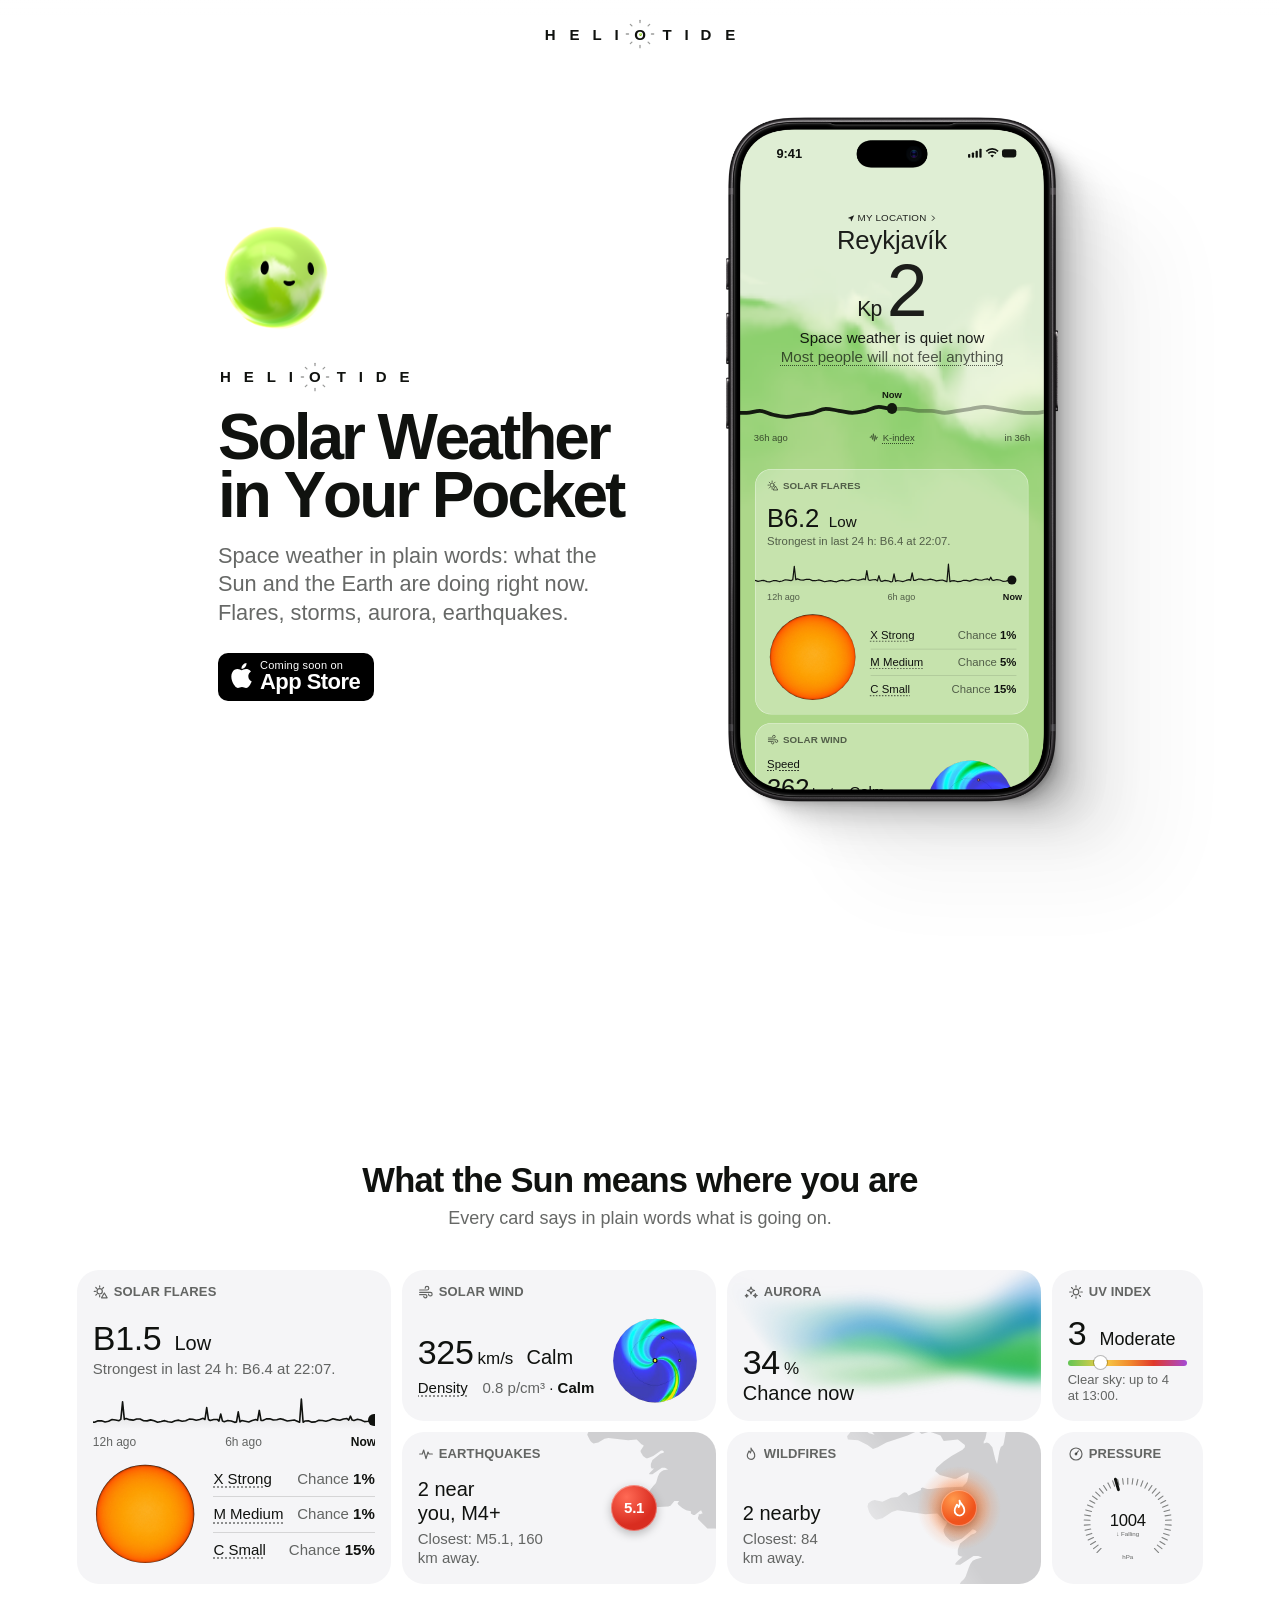
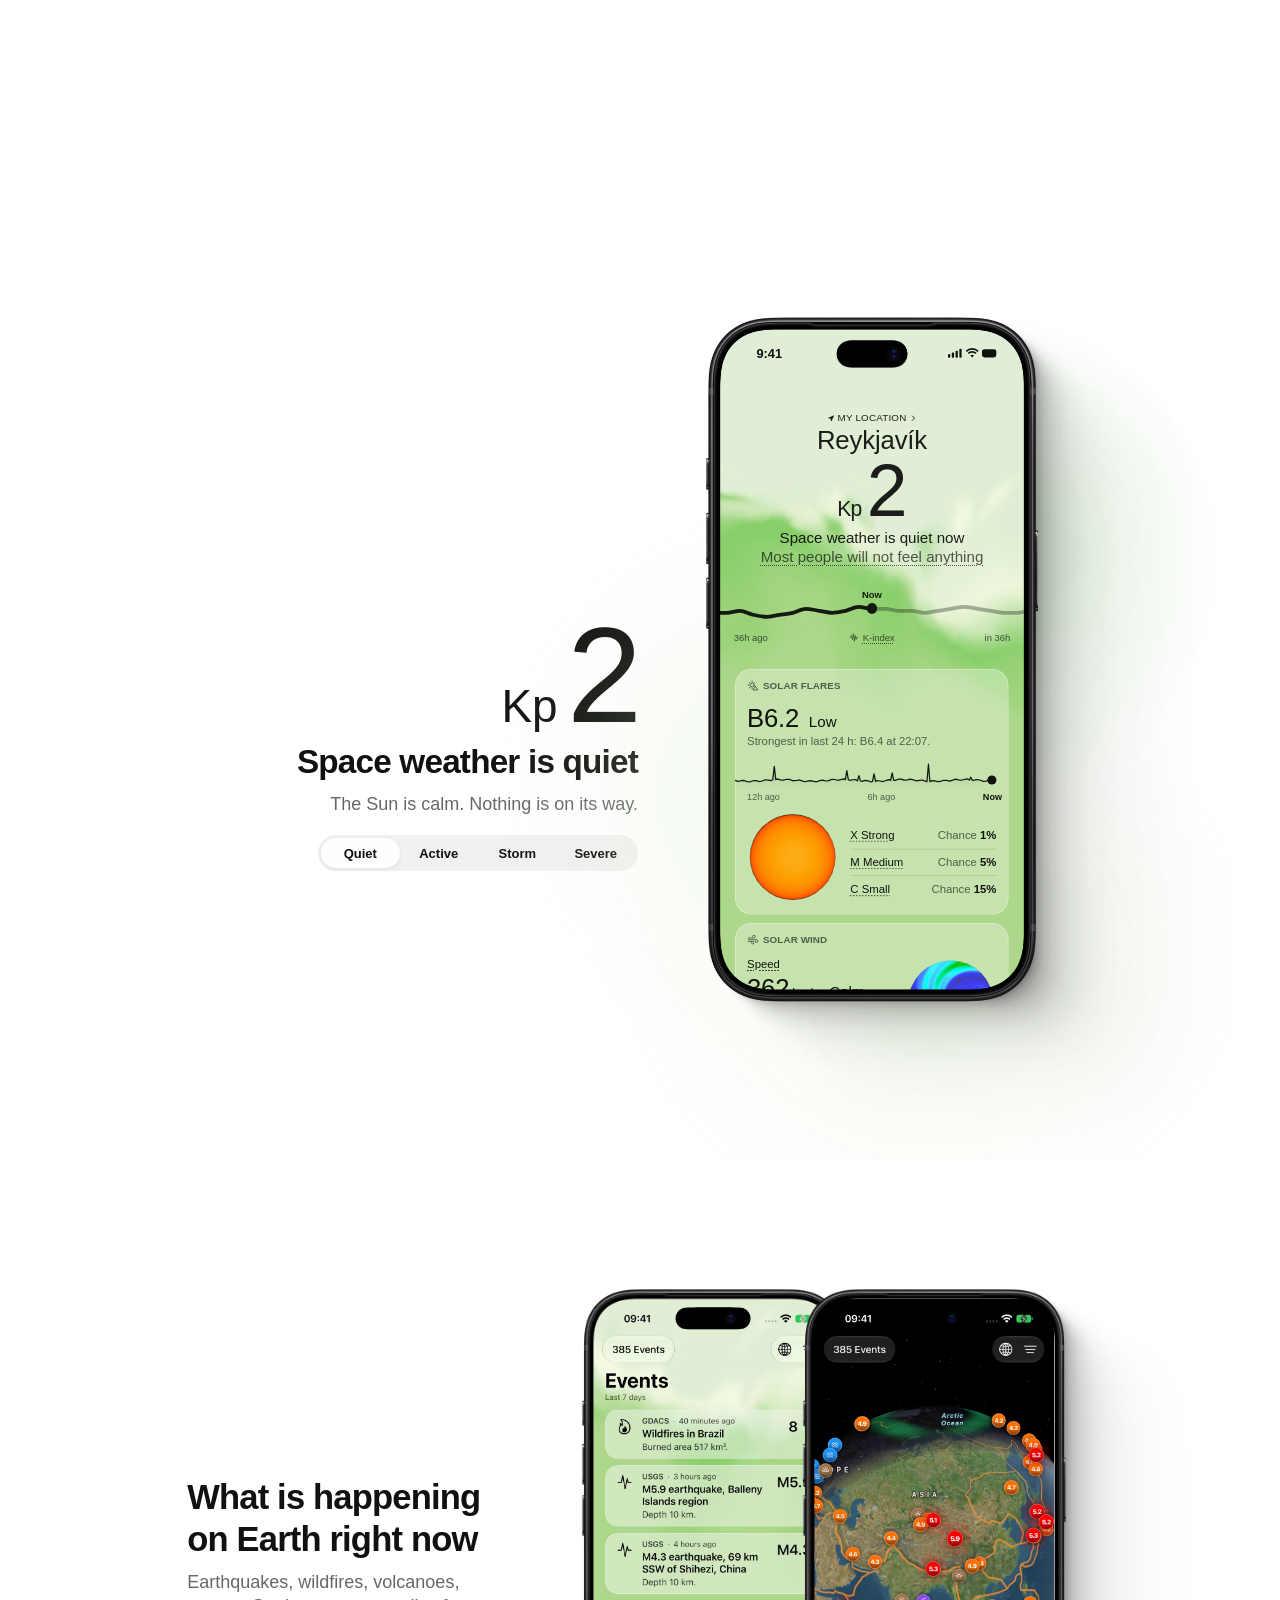
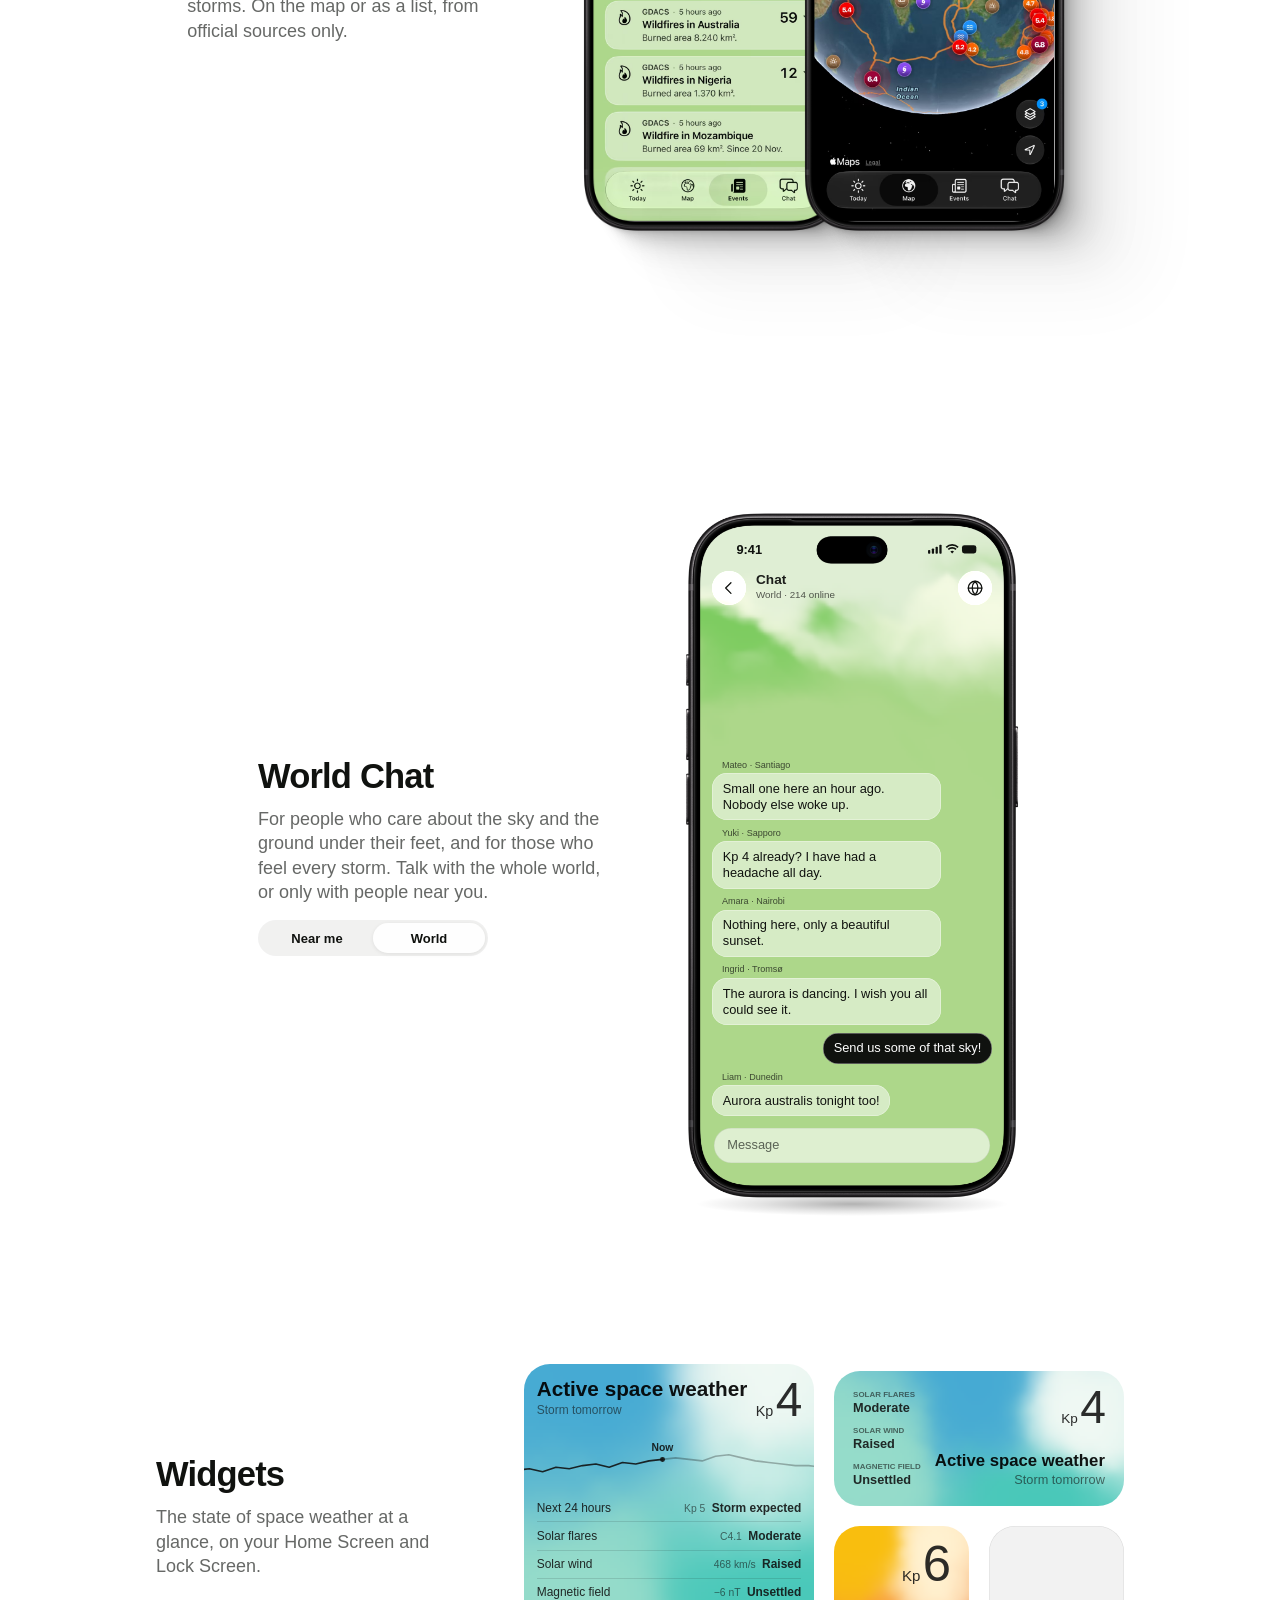
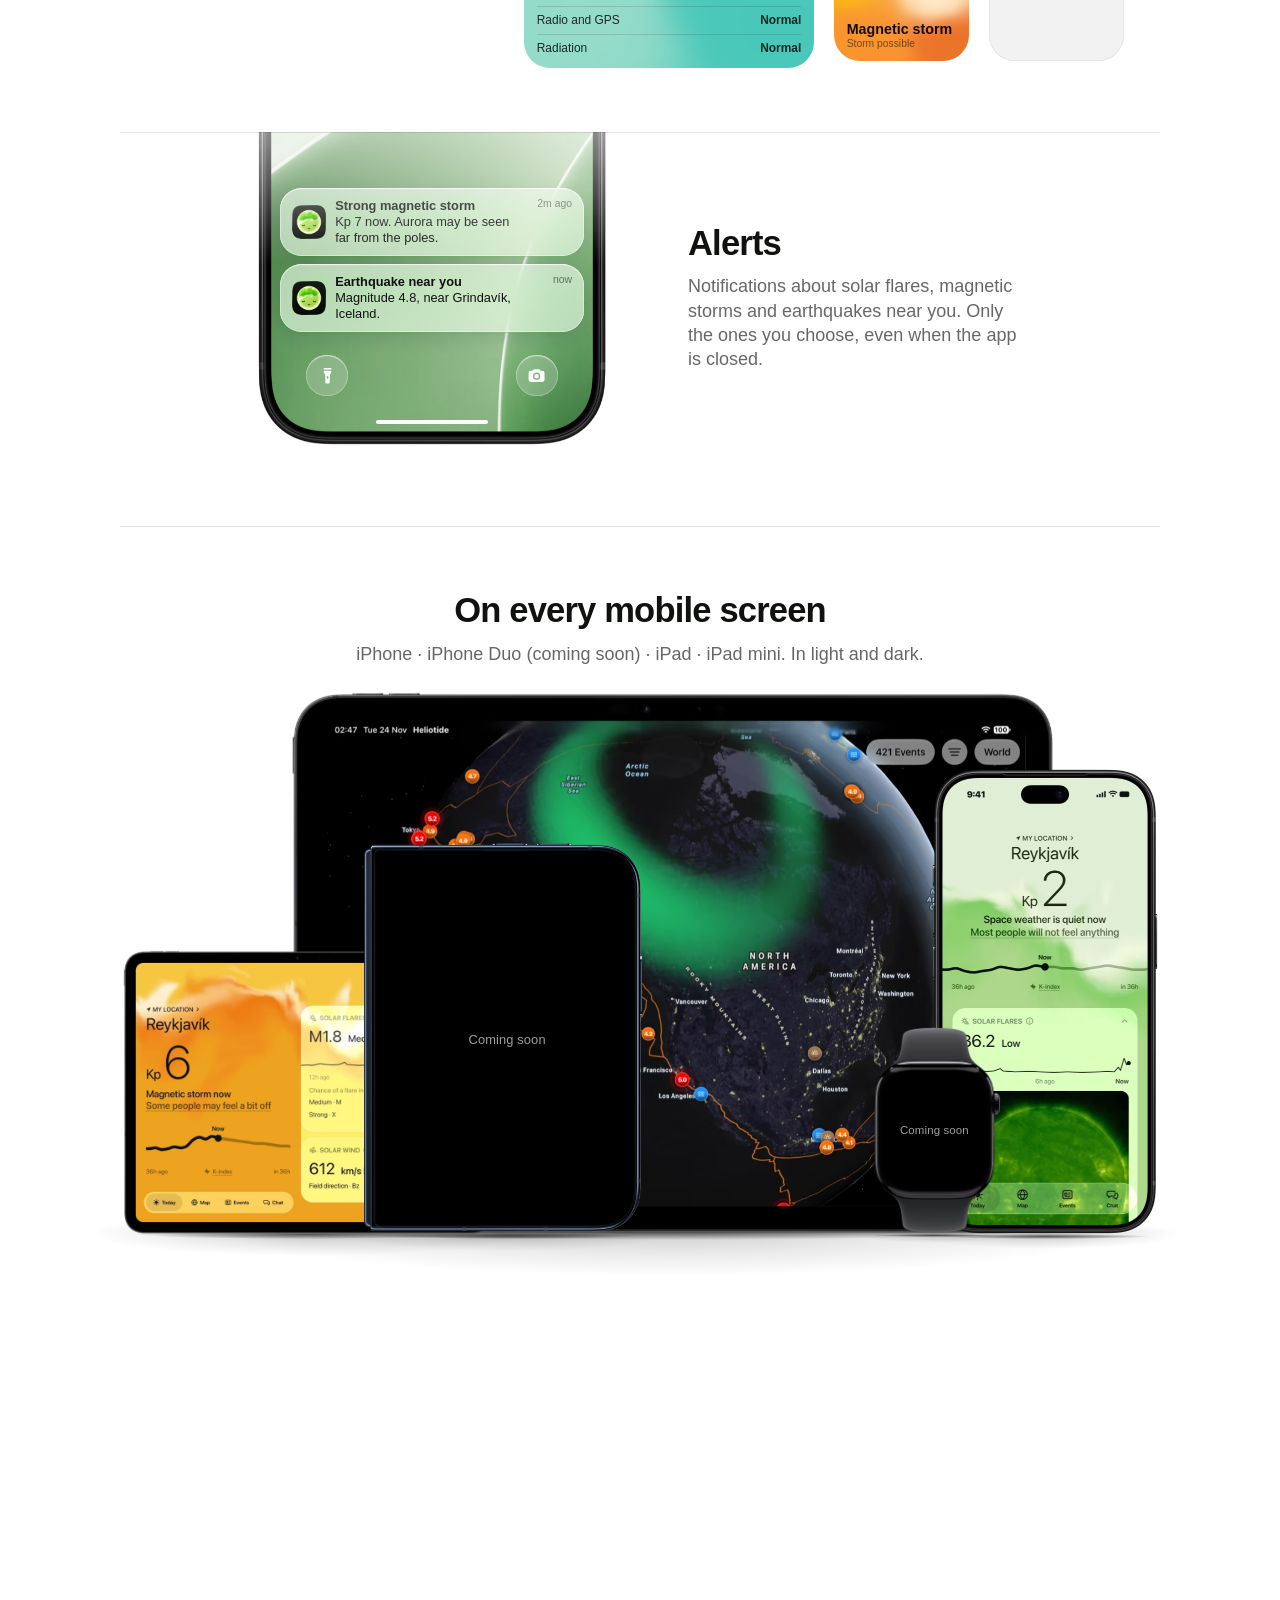
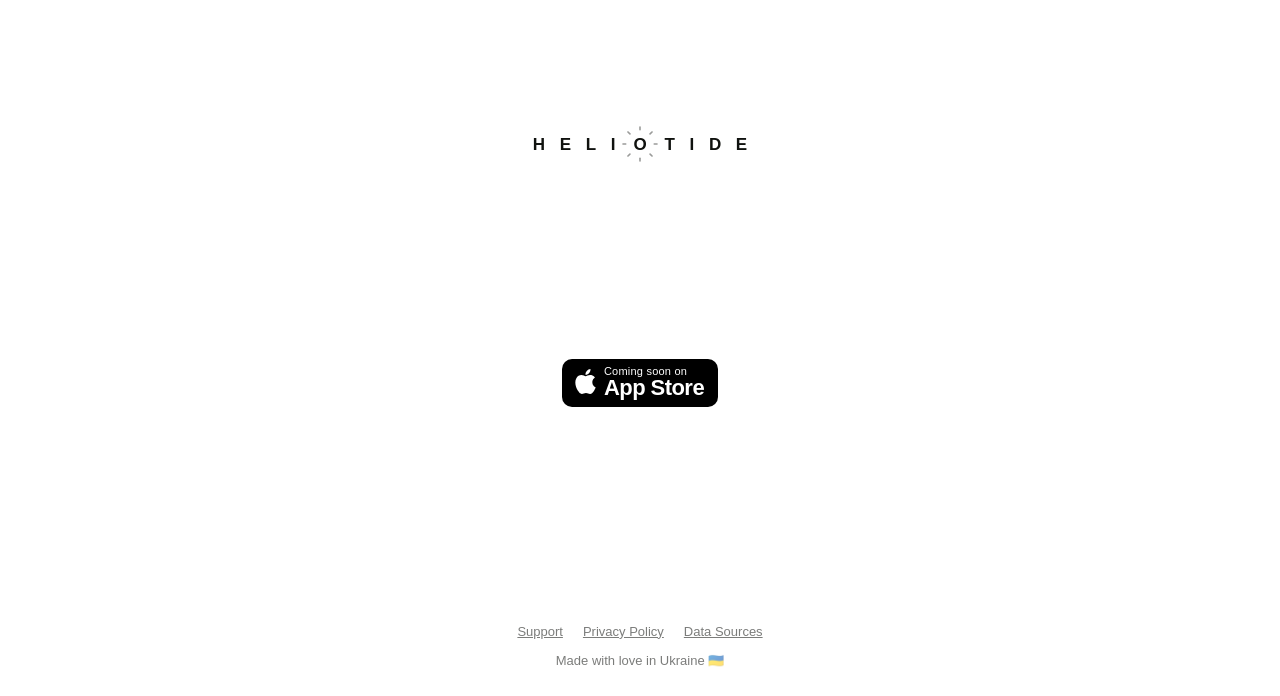
==== commit 7c60f0ab: "Devices: Duo and Watch show a black screen with 'Coming soon'; text marks Duo as coming soon (releas" ====
--- a/index.html
+++ b/index.html
@@ -28,7 +28,7 @@
   <link rel="apple-touch-icon" href="img/apple-touch-icon.png">
   <script type="application/ld+json">{"@context":"https://schema.org","@graph":[{"@type":"WebSite","@id":"https://heliotide.app/#site","name":"Heliotide","url":"https://heliotide.app/","inLanguage":"en"},{"@type":"MobileApplication","@id":"https://heliotide.app/#app","name":"Heliotide: Space Weather","url":"https://heliotide.app/","image":"https://heliotide.app/img/favicon-512.png","description":"Space weather in plain words: live K-index, solar flares, solar wind, aurora, alerts and earthquakes near you.","operatingSystem":"iOS 18 or later, iPadOS 18 or later","applicationCategory":"WeatherApplication","isAccessibleForFree":true,"offers":{"@type":"Offer","price":"0","priceCurrency":"USD"}}]}</script>
   <style>html,body{background:#fff}@media (prefers-color-scheme:dark){html,body{background:#121214}}</style>
-  <link rel="stylesheet" href="site.css?v=33">
+  <link rel="stylesheet" href="site.css?v=34">
   <noscript><style>.soft, .family .m, [data-write], #hero .intro > *, #hero .show, #bar .word > span { opacity: 1 !important; filter: none !important; transform: none !important; } #status { display: none; }</style></noscript>
 </head>
 <body>
@@ -93,13 +93,17 @@
     </section>
 
     <section class="part more" id="devices">
-      <div class="lead"><h2 data-write="word">On every mobile screen</h2><p data-write="word" style="--s:.15s">iPhone · iPhone Duo · iPad · iPad mini. In light and dark.</p></div>
+      <div class="lead"><h2 data-write="word">On every mobile screen</h2><p data-write="word" style="--s:.15s">iPhone · iPhone Duo (coming soon) · iPad · iPad mini. In light and dark.</p></div>
       <div class="family soft-set">
         <div class="m m-ipad from-r"><picture><source type="image/avif" srcset="img/family-ipad-light.avif"><img src="img/family-ipad-light.png" alt="The map of Heliotide on an iPad" loading="lazy" draggable="false"></picture></div>
         <div class="m m-mini from-l"><picture><source media="(prefers-color-scheme: dark)" type="image/avif" srcset="img/family-mini-dark.avif"><source media="(prefers-color-scheme: dark)" srcset="img/family-mini-dark.png"><source type="image/avif" srcset="img/family-mini-light.avif"><img src="img/family-mini-light.png" alt="Today on an iPad mini during a magnetic storm" loading="lazy" draggable="false"></picture></div>
-        <div class="m m-duo from-l"><picture><source media="(prefers-color-scheme: dark)" type="image/avif" srcset="img/family-duoc-dark.avif"><source media="(prefers-color-scheme: dark)" srcset="img/family-duoc-dark.png"><source type="image/avif" srcset="img/family-duoc-light.avif"><img src="img/family-duoc-light.png" alt="World Chat on a closed iPhone Duo" loading="lazy" draggable="false"></picture></div>
+        <!-- Duo is not supported yet (release 11-27): the real chat screen comes back later.
+        <div class="m m-duo from-l"><picture><source media="(prefers-color-scheme: dark)" type="image/avif" srcset="img/family-duoc-dark.avif"><source media="(prefers-color-scheme: dark)" srcset="img/family-duoc-dark.png"><source type="image/avif" srcset="img/family-duoc-light.avif"><img src="img/family-duoc-light.png" alt="World Chat on a closed iPhone Duo" loading="lazy" draggable="false"></picture></div> -->
+        <div class="m m-duo from-l"><picture><source type="image/avif" srcset="img/family-duo-soon.avif"><img src="img/family-duo-soon.png" alt="iPhone Duo, coming soon" loading="lazy" draggable="false"></picture><span class="later" aria-hidden="true">Coming soon</span></div>
         <div class="m m-phone from-r"><picture><source media="(prefers-color-scheme: dark)" type="image/avif" srcset="img/family-phone-dark.avif"><source media="(prefers-color-scheme: dark)" srcset="img/family-phone-dark.png"><source type="image/avif" srcset="img/family-phone-light.avif"><img src="img/family-phone-light.png" alt="Today on an iPhone, quiet space weather" loading="lazy" draggable="false"></picture></div>
-        <div class="m m-watch from-r"><picture><source type="image/avif" srcset="img/family-watch-light.avif"><img src="img/family-watch-light.png" alt="Heliotide on an Apple Watch: quiet space weather, Kp 3" loading="lazy" draggable="false"></picture></div>
+        <!-- Apple Watch is not supported yet (release 11-27): the real screen comes back later.
+        <div class="m m-watch from-r"><picture><source type="image/avif" srcset="img/family-watch-light.avif"><img src="img/family-watch-light.png" alt="Heliotide on an Apple Watch: quiet space weather, Kp 3" loading="lazy" draggable="false"></picture></div> -->
+        <div class="m m-watch from-r"><picture><source type="image/avif" srcset="img/family-watch-soon.avif"><img src="img/family-watch-soon.png" alt="Apple Watch, coming soon" loading="lazy" draggable="false"></picture><span class="later" aria-hidden="true">Coming soon</span></div>
       </div>
     </section>
 
@@ -117,10 +121,10 @@
     <nav aria-label="Pages"><a href="support/">Support</a><a href="privacy/">Privacy Policy</a><a href="sources/">Data Sources</a></nav>
     <p class="love">Made with love in Ukraine <span role="img" aria-label="flag of Ukraine">🇺🇦</span></p>
   </footer>
-  <script src="base.js?v=33"></script>
-  <script src="shaders.js?v=33"></script>
-  <script src="face.js?v=33"></script>
-  <script src="app.js?v=33"></script>
-  <script src="site.js?v=33"></script>
+  <script src="base.js?v=34"></script>
+  <script src="shaders.js?v=34"></script>
+  <script src="face.js?v=34"></script>
+  <script src="app.js?v=34"></script>
+  <script src="site.js?v=34"></script>
 </body>
 </html>
--- a/site.css
+++ b/site.css
@@ -945,3 +945,8 @@
 #hero .heroword > span { opacity: 1 !important; }
 #bar.wait .word { opacity: 0 !important; transition: none; }
 @media (min-width: 900px), (orientation: landscape) and (min-width: 700px) { #hero .heroword { justify-content: flex-start; margin-left: 2px; } }
+
+/* Release 11-27: Duo and Watch are not supported yet. Their screens are black with a small "Coming soon". */
+.m .later { position: absolute; left: 50.6%; top: 50.6%; transform: translate(-50%, -50%); white-space: nowrap; color: rgba(255, 255, 255, .62); font-weight: 500; letter-spacing: .01em; font-size: max(6px, calc(var(--s) * 100cqw / var(--w) * .045)); line-height: 1; pointer-events: none; }
+.m-watch .later { left: 50%; font-size: max(6px, calc(var(--s) * 100cqw / var(--w) * .085)); }
+.m-watch .later { white-space: normal; width: 62%; text-align: center; line-height: 1.15; }
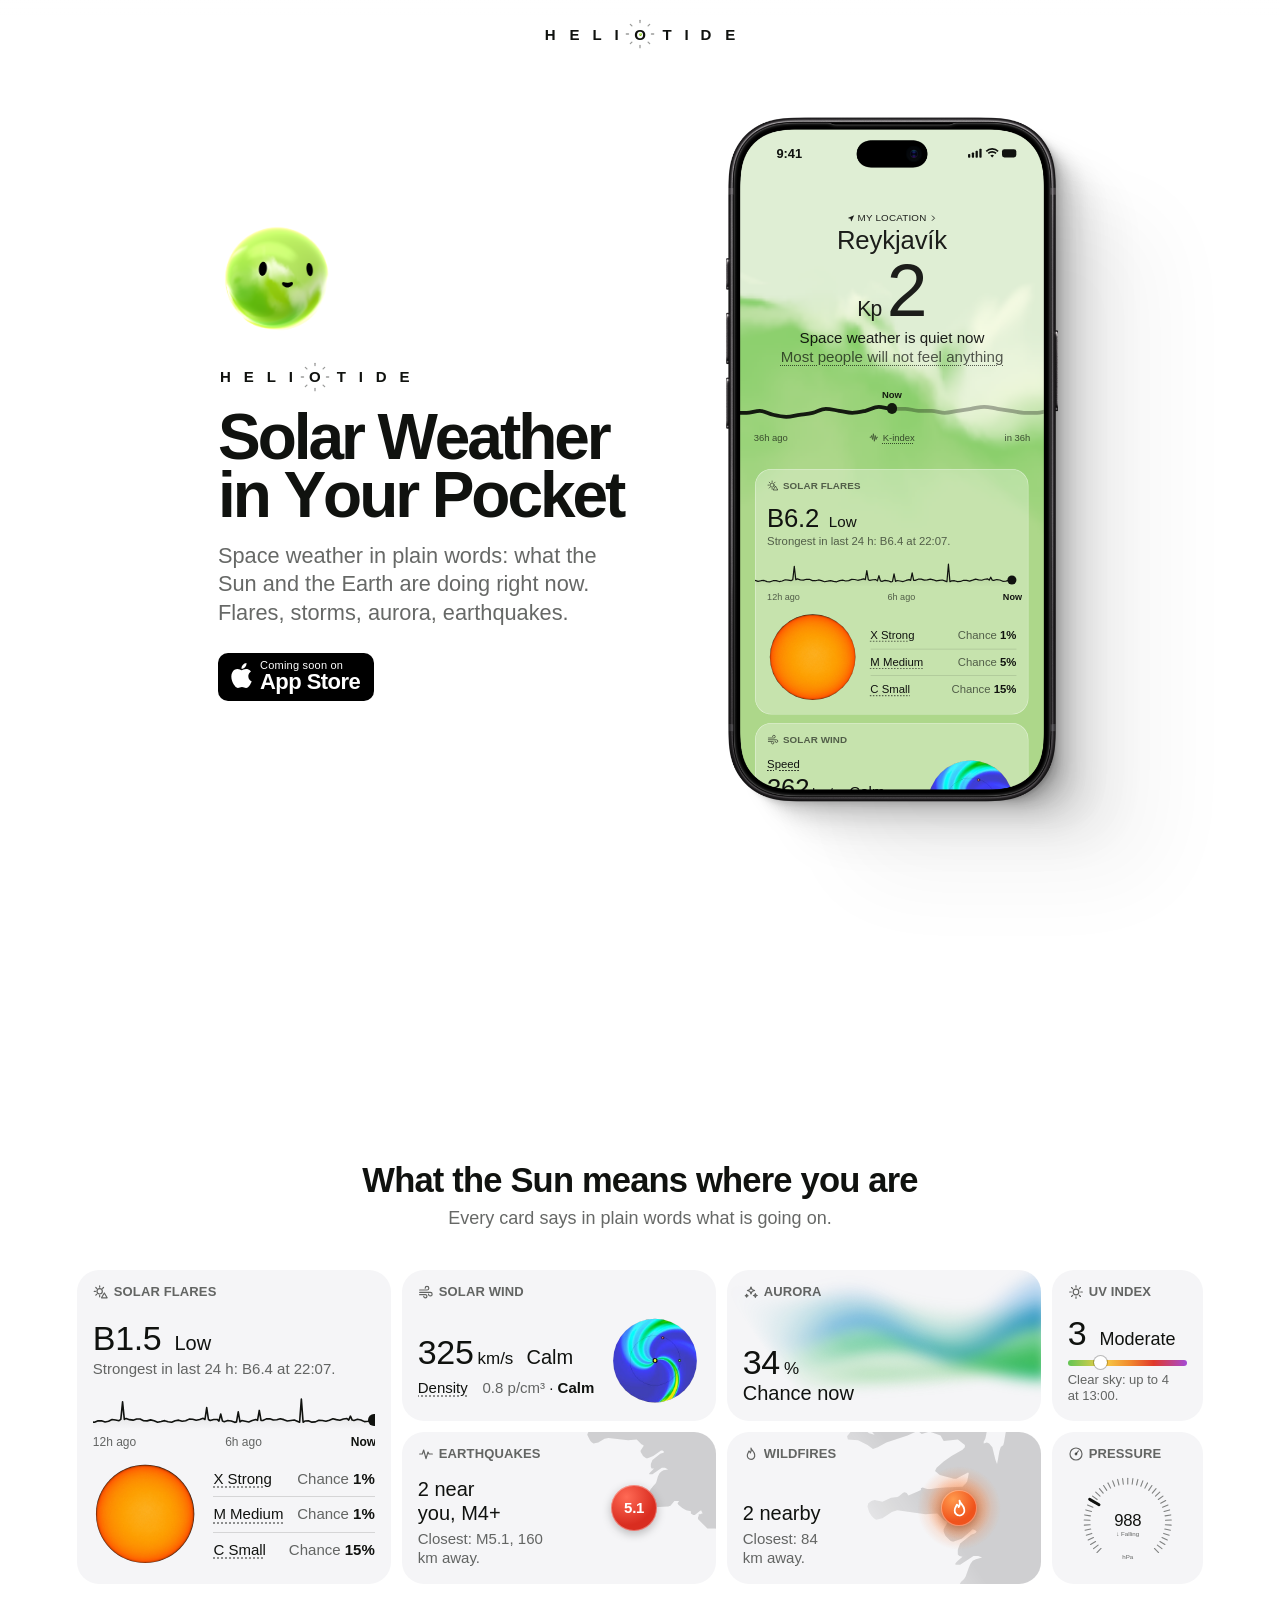
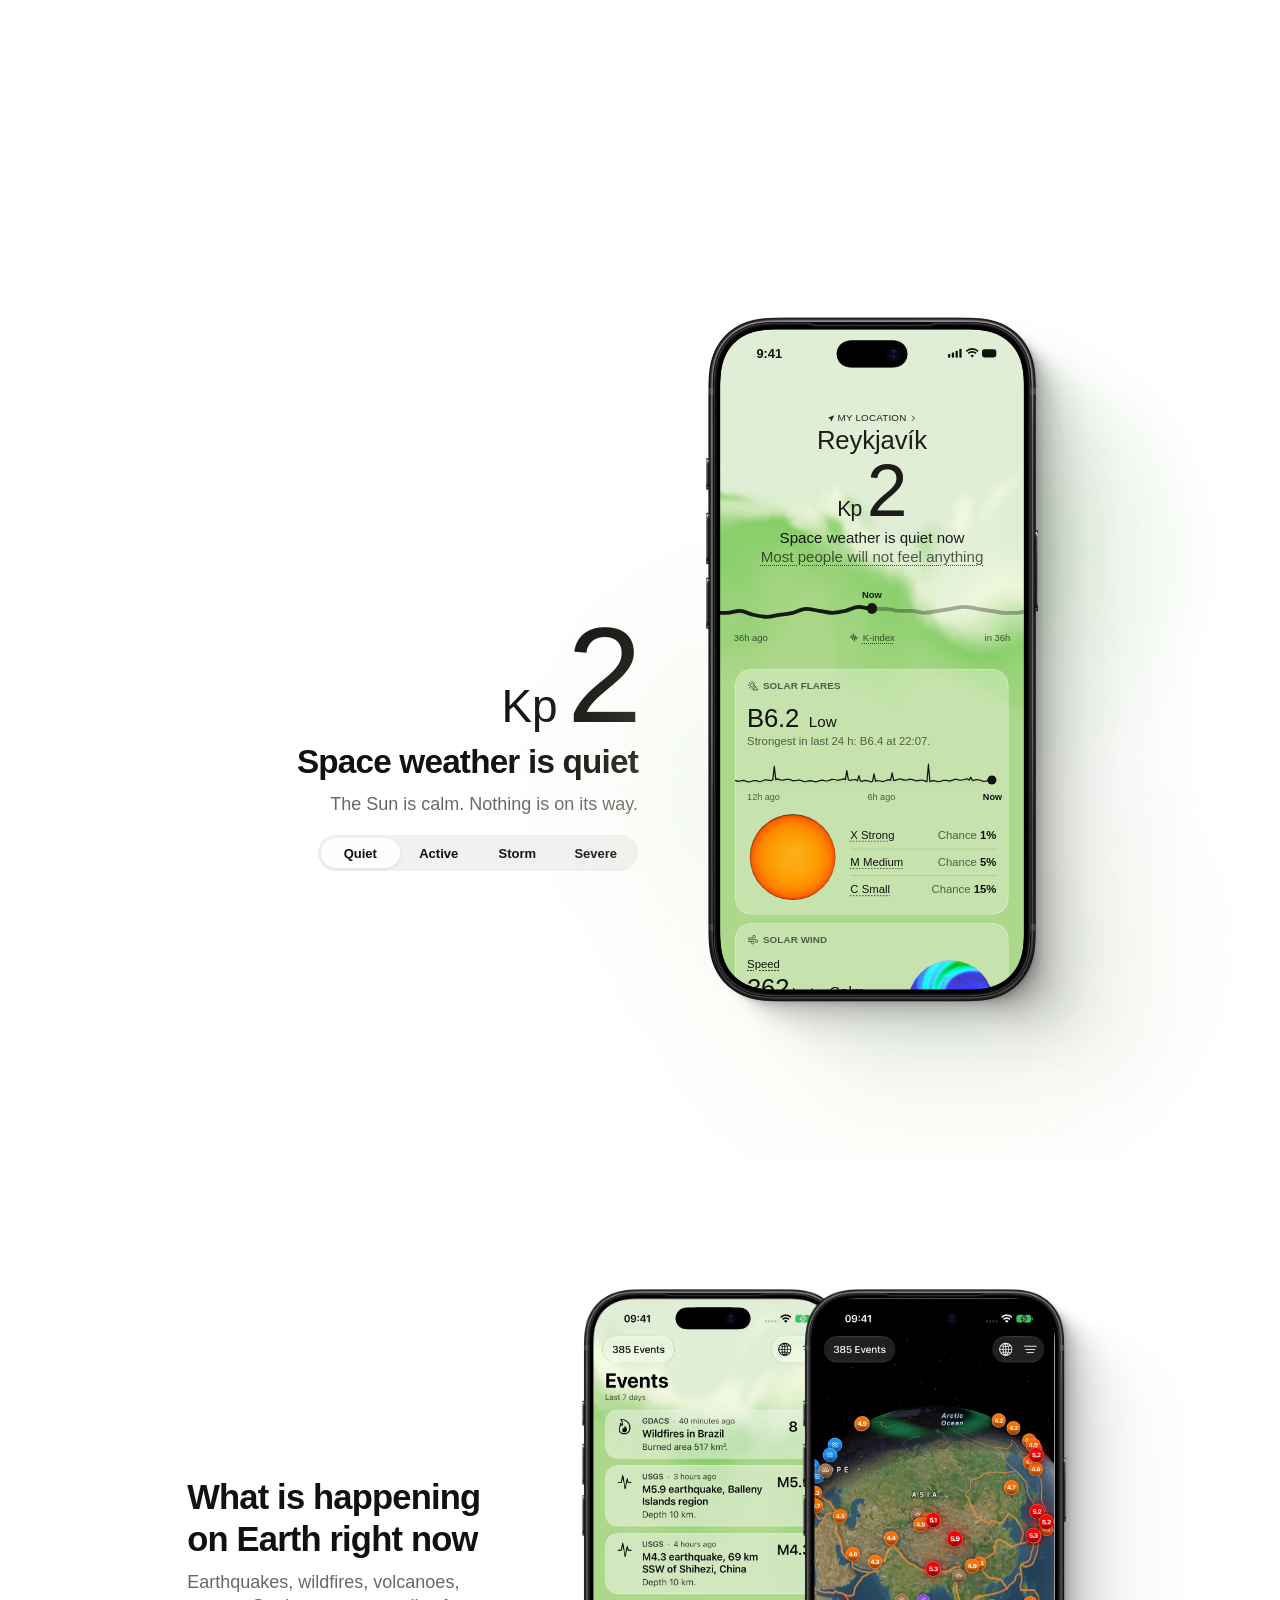
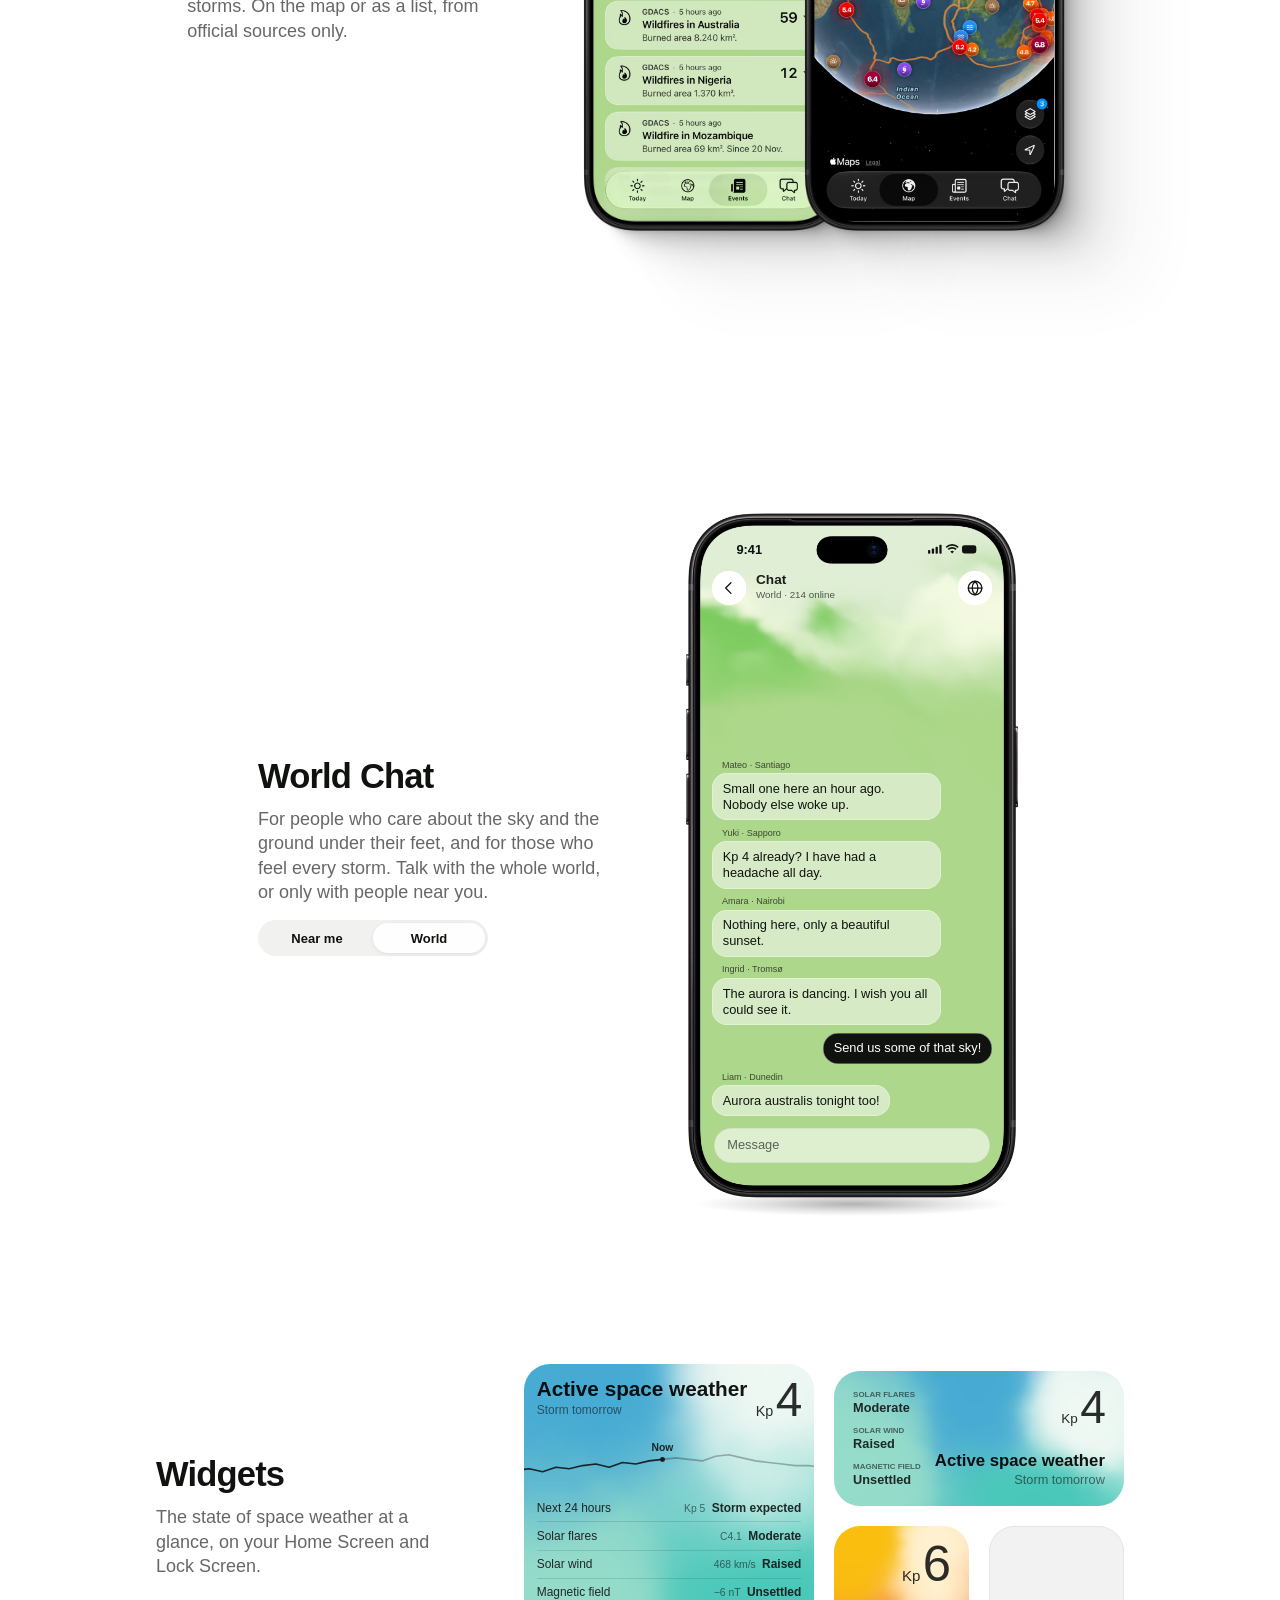
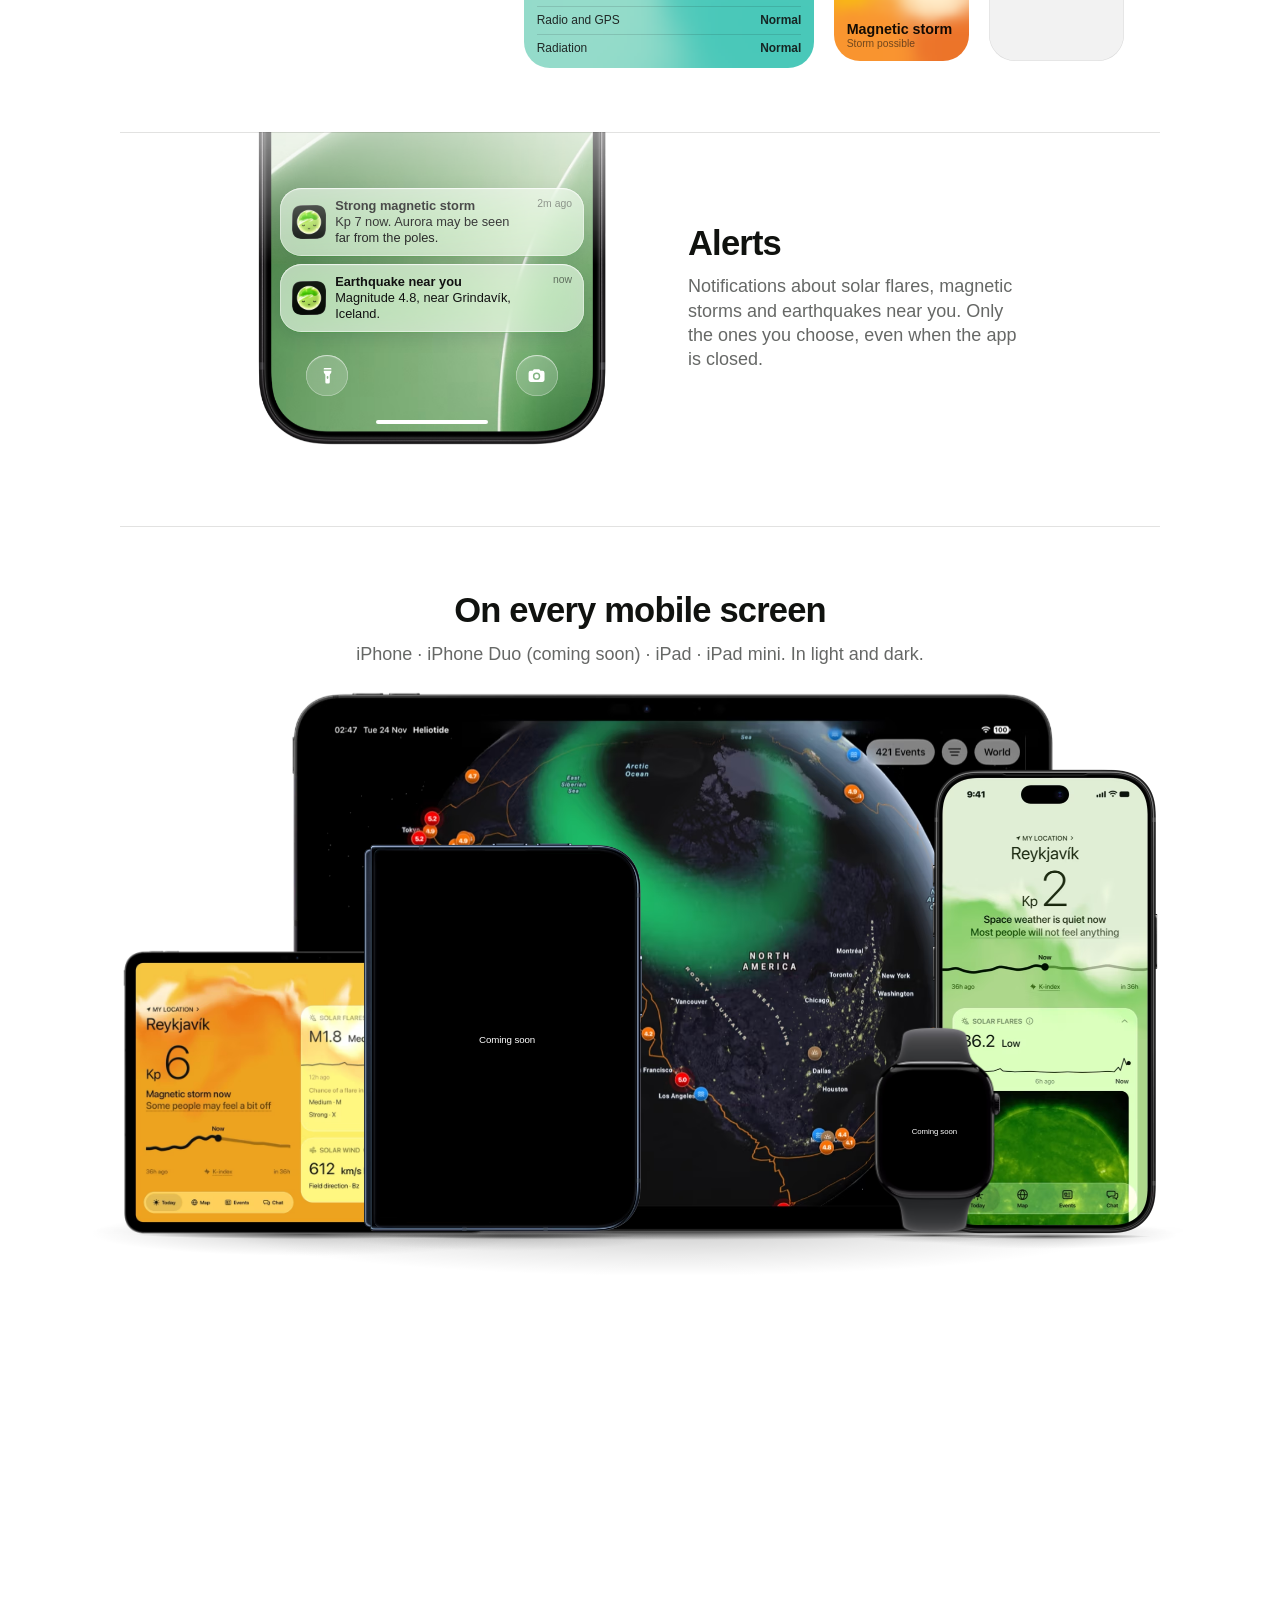
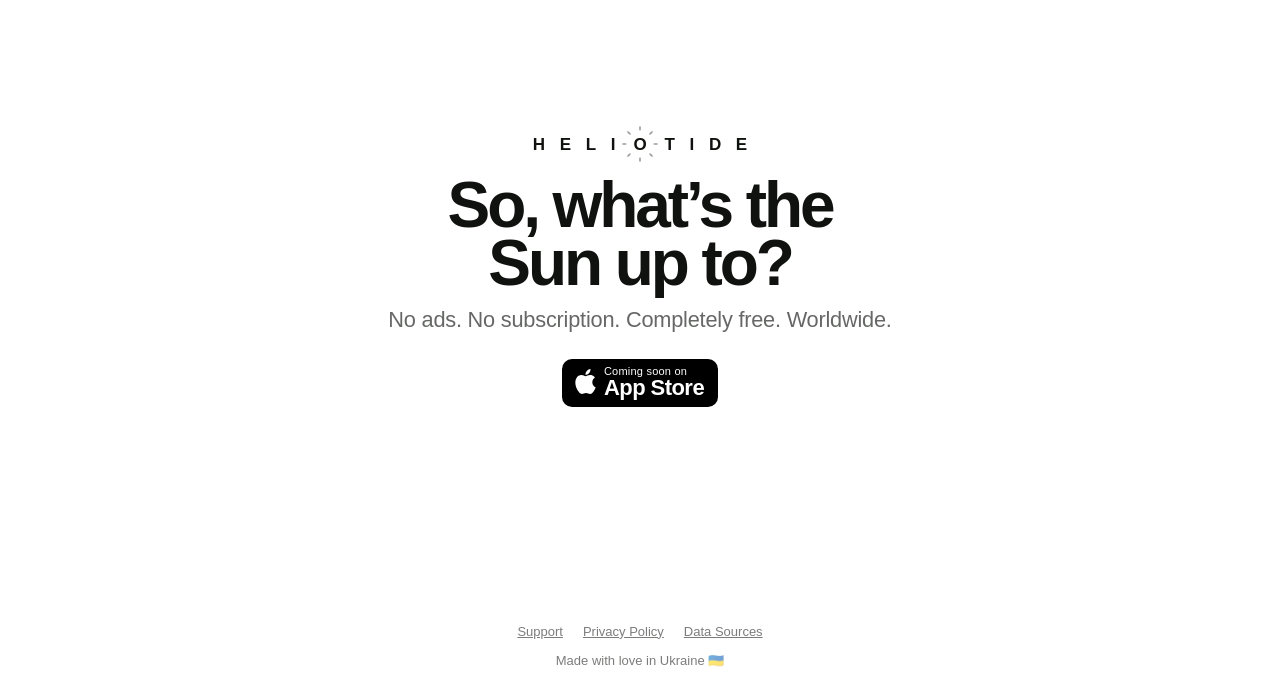
==== commit 8fc39dea: "Merge site-draft: v=35" ====
--- a/index.html
+++ b/index.html
@@ -28,7 +28,7 @@
   <link rel="apple-touch-icon" href="img/apple-touch-icon.png">
   <script type="application/ld+json">{"@context":"https://schema.org","@graph":[{"@type":"WebSite","@id":"https://heliotide.app/#site","name":"Heliotide","url":"https://heliotide.app/","inLanguage":"en"},{"@type":"MobileApplication","@id":"https://heliotide.app/#app","name":"Heliotide: Space Weather","url":"https://heliotide.app/","image":"https://heliotide.app/img/favicon-512.png","description":"Space weather in plain words: live K-index, solar flares, solar wind, aurora, alerts and earthquakes near you.","operatingSystem":"iOS 18 or later, iPadOS 18 or later","applicationCategory":"WeatherApplication","isAccessibleForFree":true,"offers":{"@type":"Offer","price":"0","priceCurrency":"USD"}}]}</script>
   <style>html,body{background:#fff}@media (prefers-color-scheme:dark){html,body{background:#121214}}</style>
-  <link rel="stylesheet" href="site.css?v=34">
+  <link rel="stylesheet" href="site.css?v=35">
   <noscript><style>.soft, .family .m, [data-write], #hero .intro > *, #hero .show, #bar .word > span { opacity: 1 !important; filter: none !important; transform: none !important; } #status { display: none; }</style></noscript>
 </head>
 <body>
@@ -121,10 +121,10 @@
     <nav aria-label="Pages"><a href="support/">Support</a><a href="privacy/">Privacy Policy</a><a href="sources/">Data Sources</a></nav>
     <p class="love">Made with love in Ukraine <span role="img" aria-label="flag of Ukraine">🇺🇦</span></p>
   </footer>
-  <script src="base.js?v=34"></script>
-  <script src="shaders.js?v=34"></script>
-  <script src="face.js?v=34"></script>
-  <script src="app.js?v=34"></script>
-  <script src="site.js?v=34"></script>
+  <script src="base.js?v=35"></script>
+  <script src="shaders.js?v=35"></script>
+  <script src="face.js?v=35"></script>
+  <script src="app.js?v=35"></script>
+  <script src="site.js?v=35"></script>
 </body>
 </html>
--- a/site.css
+++ b/site.css
@@ -947,6 +947,6 @@
 @media (min-width: 900px), (orientation: landscape) and (min-width: 700px) { #hero .heroword { justify-content: flex-start; margin-left: 2px; } }
 
 /* Release 11-27: Duo and Watch are not supported yet. Their screens are black with a small "Coming soon". */
-.m .later { position: absolute; left: 50.6%; top: 50.6%; transform: translate(-50%, -50%); white-space: nowrap; color: rgba(255, 255, 255, .62); font-weight: 500; letter-spacing: .01em; font-size: max(6px, calc(var(--s) * 100cqw / var(--w) * .045)); line-height: 1; pointer-events: none; }
-.m-watch .later { left: 50%; font-size: max(6px, calc(var(--s) * 100cqw / var(--w) * .085)); }
+.m .later { position: absolute; left: 50.6%; top: 50.6%; transform: translate(-50%, -50%); white-space: nowrap; color: #fff; font-weight: 500; letter-spacing: -.01em; font-size: max(5px, calc(var(--s) * 100cqw / var(--w) * .034)); line-height: 1; pointer-events: none; }
+.m-watch .later { left: 50%; font-size: max(5px, calc(var(--s) * 100cqw / var(--w) * .058)); }
 .m-watch .later { white-space: normal; width: 62%; text-align: center; line-height: 1.15; }
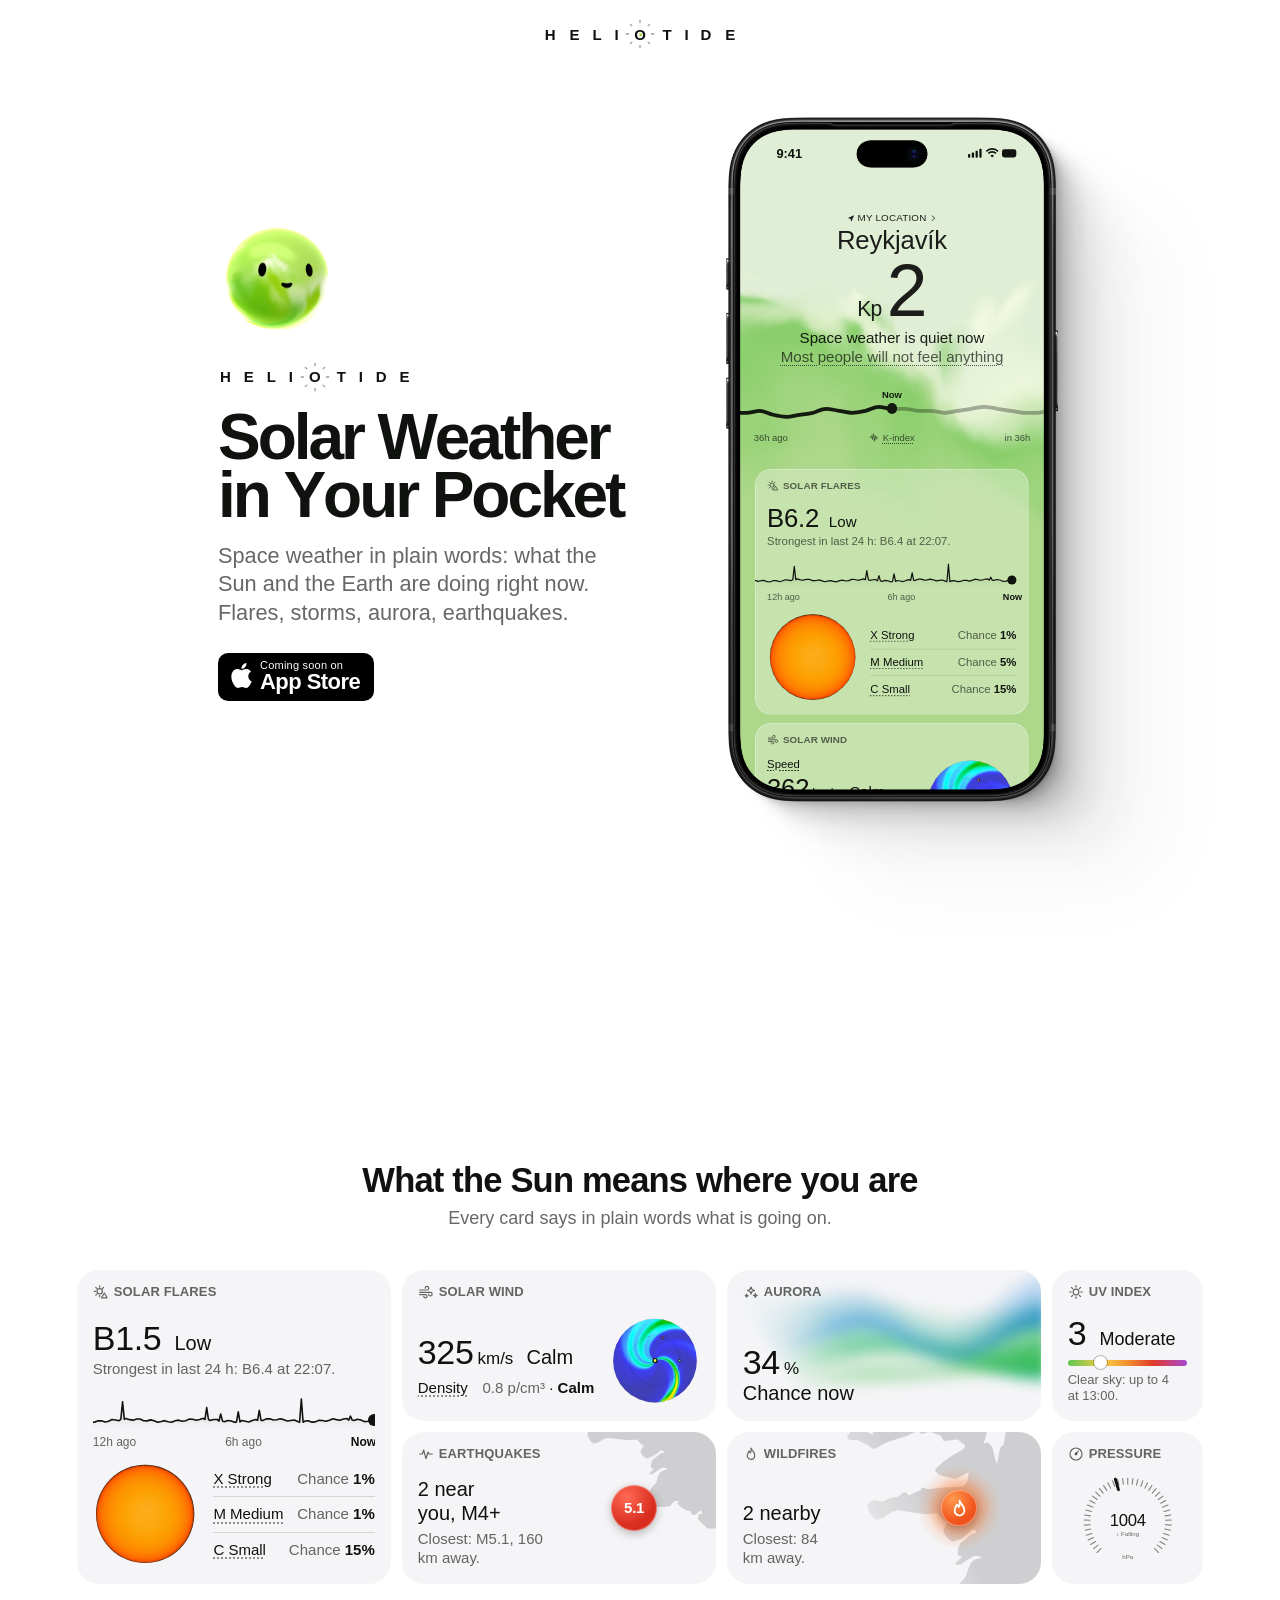
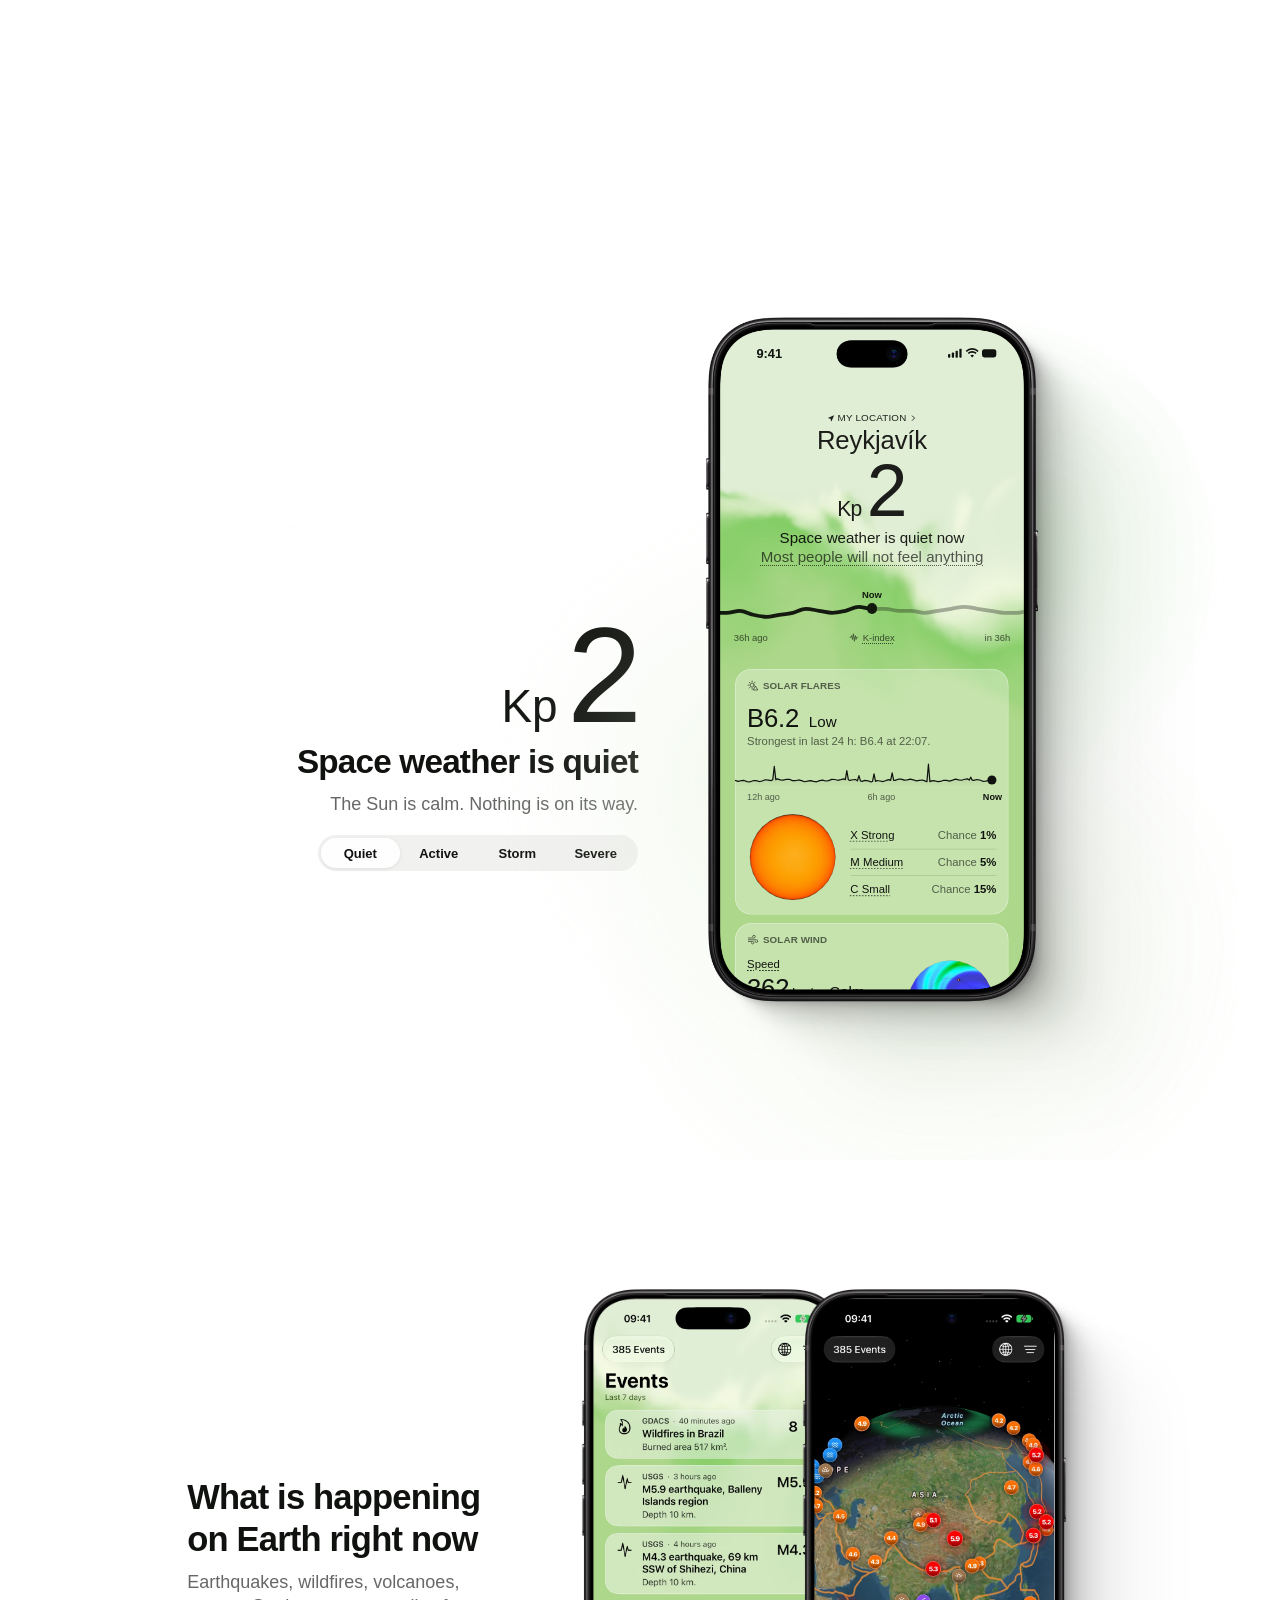
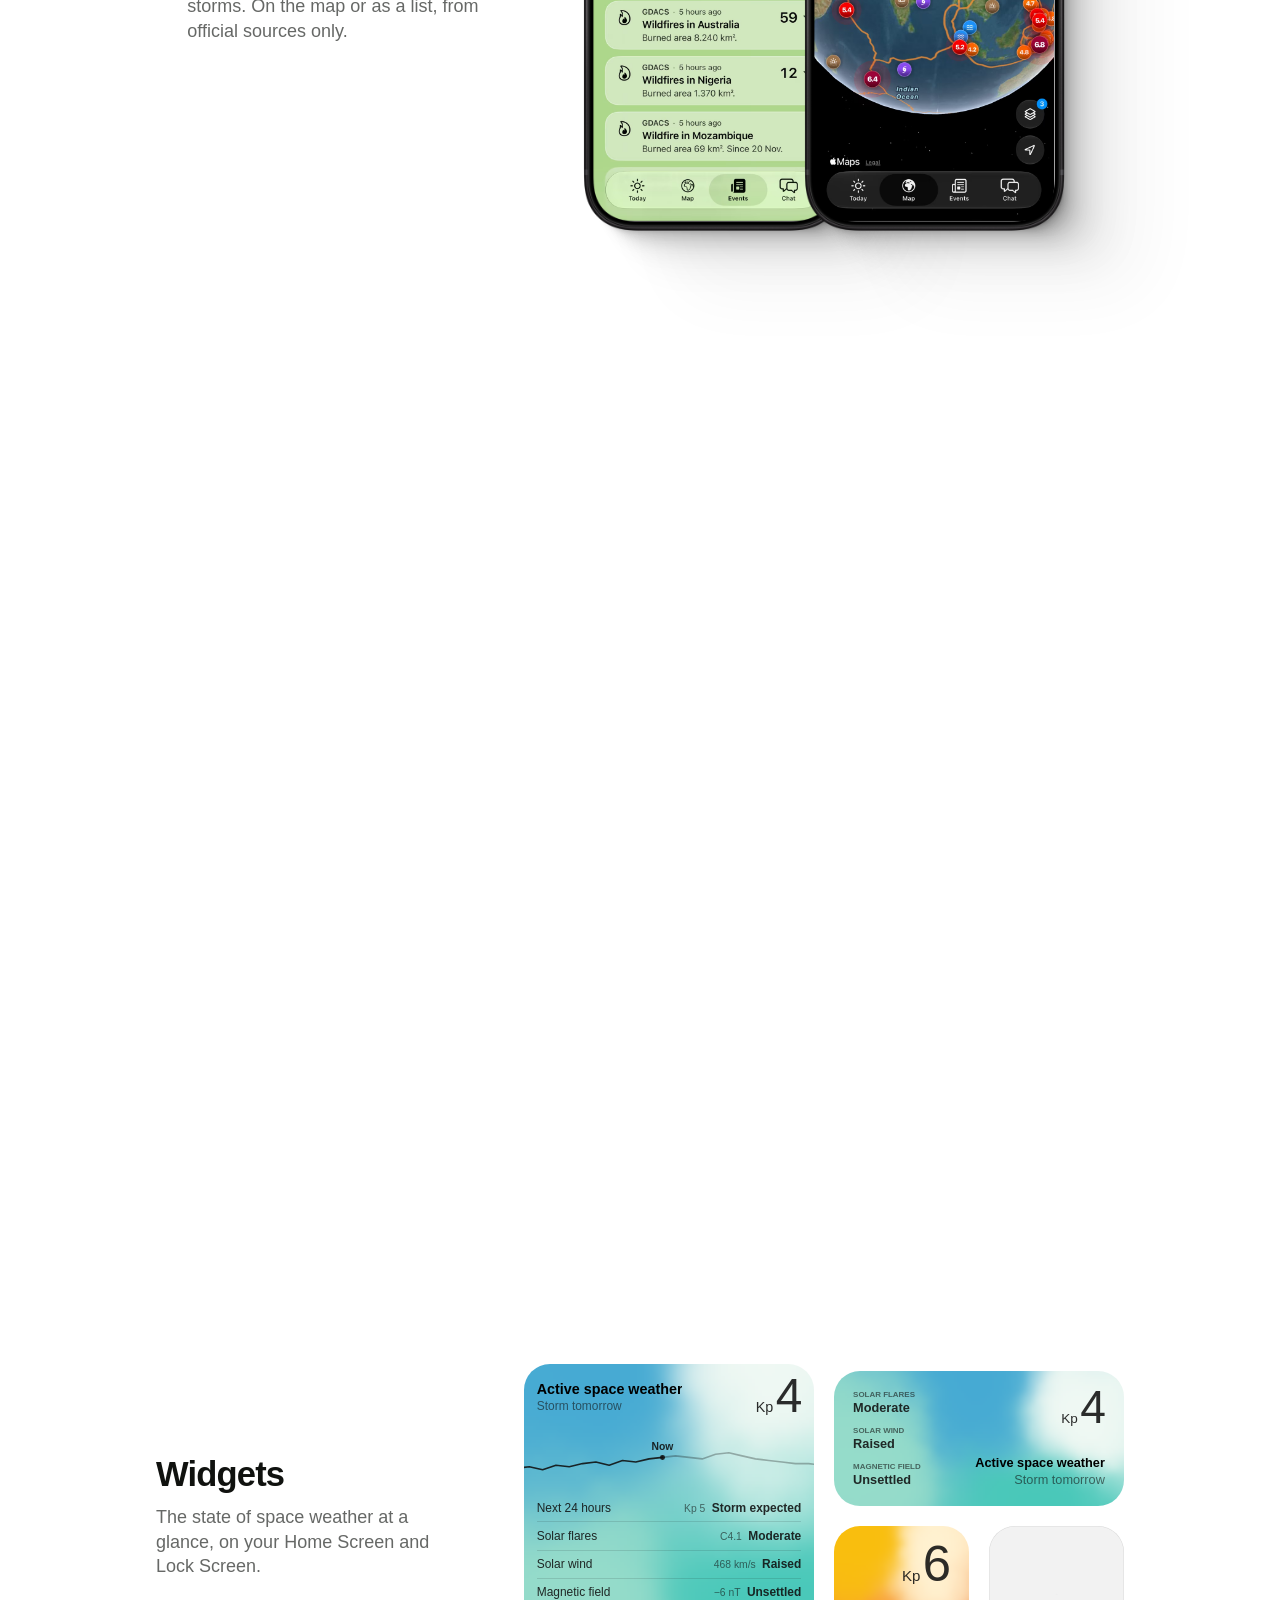
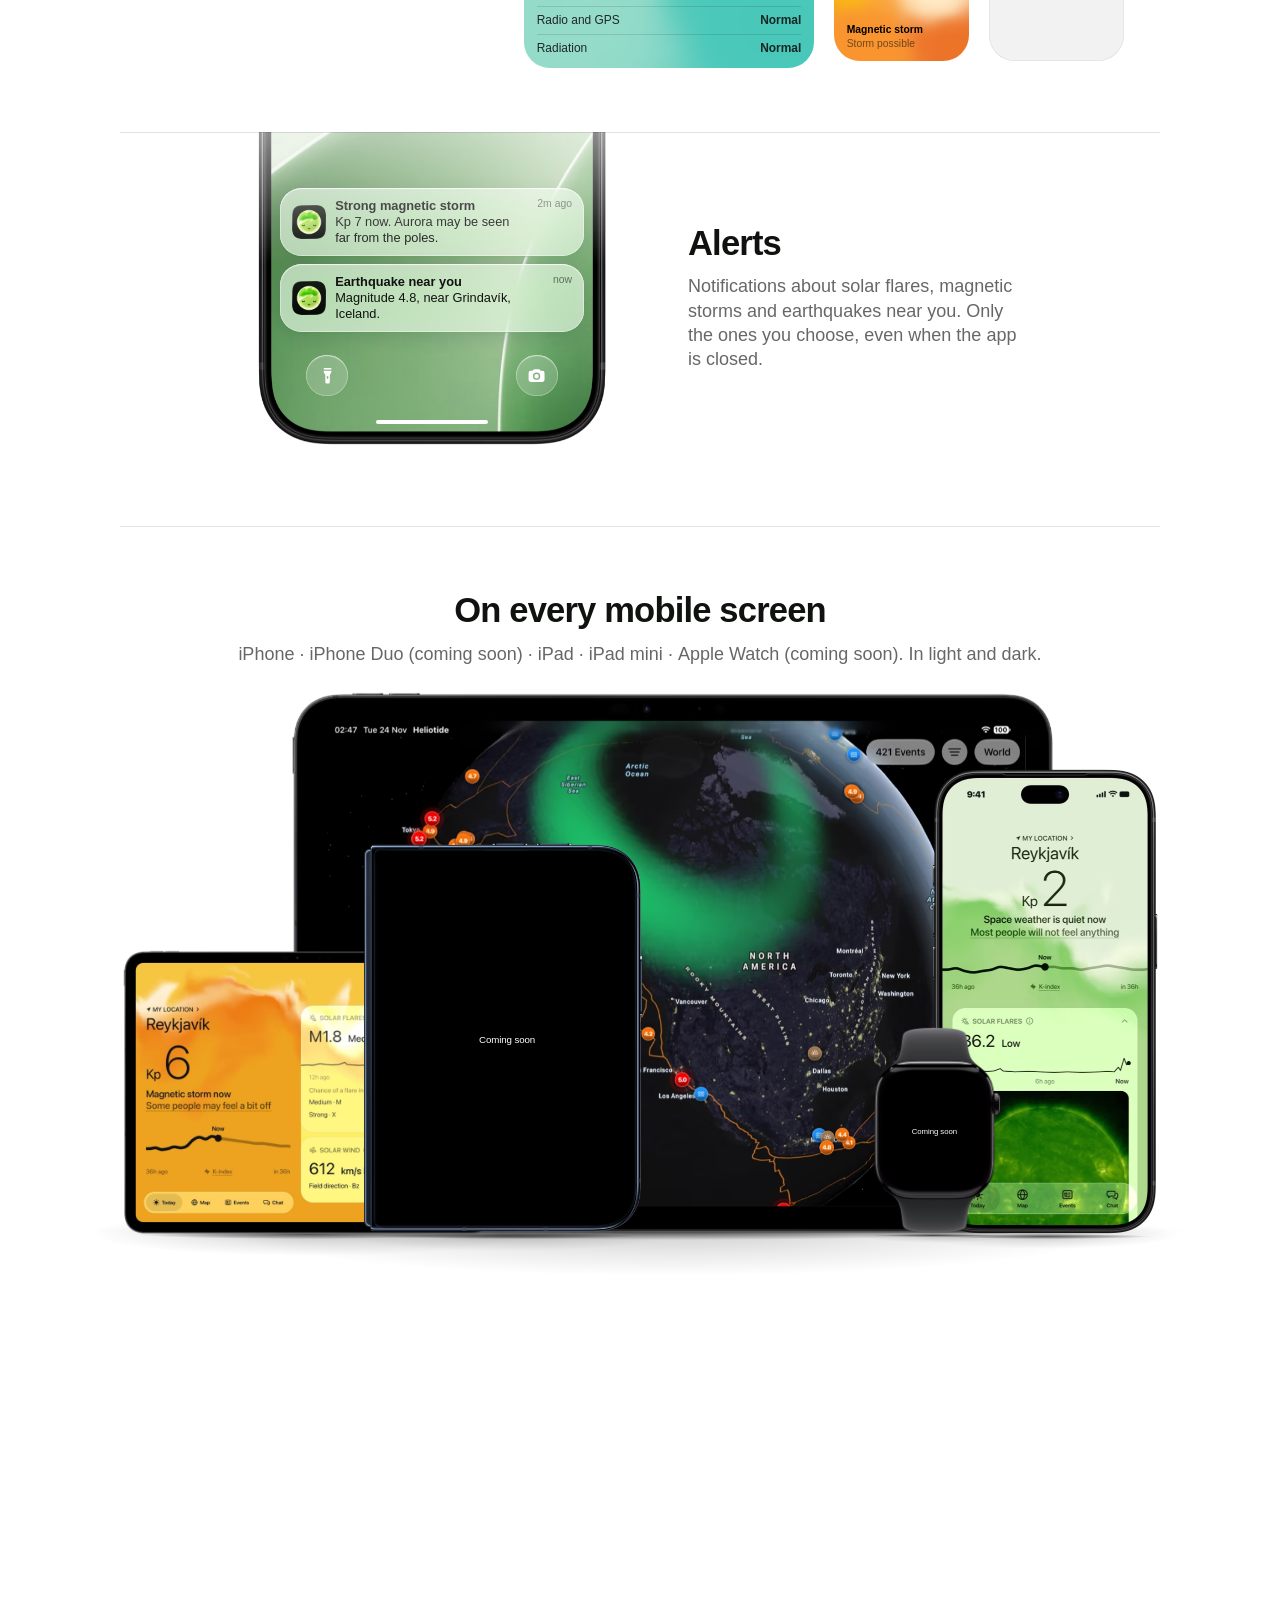
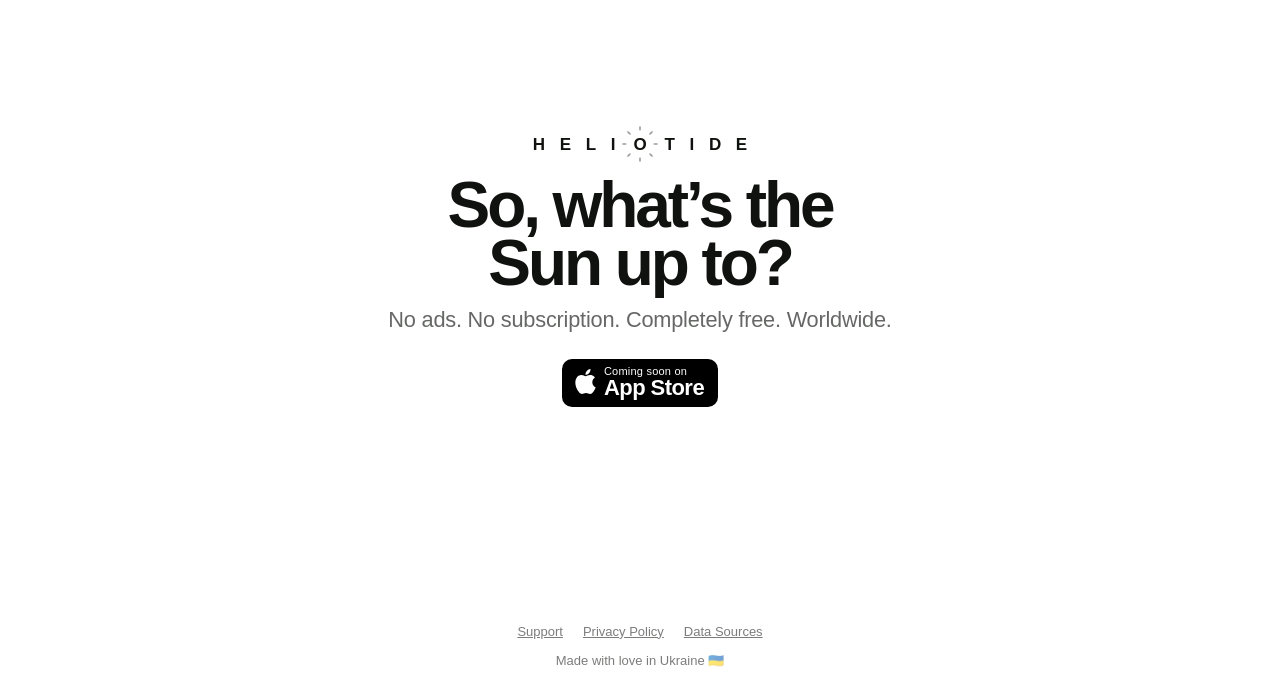
==== commit d6c14fae: "Widgets: state line as in the app (semibold, ink, one size per widget, never restyled by the swap); " ====
--- a/index.html
+++ b/index.html
@@ -28,7 +28,7 @@
   <link rel="apple-touch-icon" href="img/apple-touch-icon.png">
   <script type="application/ld+json">{"@context":"https://schema.org","@graph":[{"@type":"WebSite","@id":"https://heliotide.app/#site","name":"Heliotide","url":"https://heliotide.app/","inLanguage":"en"},{"@type":"MobileApplication","@id":"https://heliotide.app/#app","name":"Heliotide: Space Weather","url":"https://heliotide.app/","image":"https://heliotide.app/img/favicon-512.png","description":"Space weather in plain words: live K-index, solar flares, solar wind, aurora, alerts and earthquakes near you.","operatingSystem":"iOS 18 or later, iPadOS 18 or later","applicationCategory":"WeatherApplication","isAccessibleForFree":true,"offers":{"@type":"Offer","price":"0","priceCurrency":"USD"}}]}</script>
   <style>html,body{background:#fff}@media (prefers-color-scheme:dark){html,body{background:#121214}}</style>
-  <link rel="stylesheet" href="site.css?v=35">
+  <link rel="stylesheet" href="site.css?v=36">
   <noscript><style>.soft, .family .m, [data-write], #hero .intro > *, #hero .show, #bar .word > span { opacity: 1 !important; filter: none !important; transform: none !important; } #status { display: none; }</style></noscript>
 </head>
 <body>
@@ -93,7 +93,7 @@
     </section>
 
     <section class="part more" id="devices">
-      <div class="lead"><h2 data-write="word">On every mobile screen</h2><p data-write="word" style="--s:.15s">iPhone · iPhone Duo (coming soon) · iPad · iPad mini. In light and dark.</p></div>
+      <div class="lead"><h2 data-write="word">On every mobile screen</h2><p data-write="word" style="--s:.15s">iPhone · iPhone Duo (coming soon) · iPad · iPad mini · Apple Watch (coming soon). In light and dark.</p></div>
       <div class="family soft-set">
         <div class="m m-ipad from-r"><picture><source type="image/avif" srcset="img/family-ipad-light.avif"><img src="img/family-ipad-light.png" alt="The map of Heliotide on an iPad" loading="lazy" draggable="false"></picture></div>
         <div class="m m-mini from-l"><picture><source media="(prefers-color-scheme: dark)" type="image/avif" srcset="img/family-mini-dark.avif"><source media="(prefers-color-scheme: dark)" srcset="img/family-mini-dark.png"><source type="image/avif" srcset="img/family-mini-light.avif"><img src="img/family-mini-light.png" alt="Today on an iPad mini during a magnetic storm" loading="lazy" draggable="false"></picture></div>
@@ -121,10 +121,10 @@
     <nav aria-label="Pages"><a href="support/">Support</a><a href="privacy/">Privacy Policy</a><a href="sources/">Data Sources</a></nav>
     <p class="love">Made with love in Ukraine <span role="img" aria-label="flag of Ukraine">🇺🇦</span></p>
   </footer>
-  <script src="base.js?v=35"></script>
-  <script src="shaders.js?v=35"></script>
-  <script src="face.js?v=35"></script>
-  <script src="app.js?v=35"></script>
-  <script src="site.js?v=35"></script>
+  <script src="base.js?v=36"></script>
+  <script src="shaders.js?v=36"></script>
+  <script src="face.js?v=36"></script>
+  <script src="app.js?v=36"></script>
+  <script src="site.js?v=36"></script>
 </body>
 </html>
--- a/site.css
+++ b/site.css
@@ -223,7 +223,7 @@
 .km small { font-size: calc(var(--p) * 19); font-weight: 500; letter-spacing: 0; }
 .small .km { padding: calc(var(--p) * 8) calc(var(--p) * 8) 0 0; }
 .two { display: flex; flex-direction: column; gap: calc(var(--p) * 2); font-size: calc(var(--p) * 13); }
-.two b { font-weight: 600; } .two span { color: var(--q); font-weight: 500; }
+.two b { font-weight: 600; } .two > span { color: var(--q); font-weight: 500; }
 .small .two { position: absolute; left: 0; right: 0; bottom: calc(var(--p) * -3); }
 .sig { display: flex; flex-direction: column; justify-content: space-between; }
 .sig > div { display: flex; flex-direction: column; gap: calc(var(--p) * 1); } .sig small { display: block; font-size: calc(var(--p) * 10); font-weight: 600; color: var(--q); }
@@ -231,7 +231,7 @@
 .side { display: flex; flex-direction: column; justify-content: space-between; text-align: right; }
 .side .two { font-size: calc(var(--p) * 16); } .side .km { font-size: calc(var(--p) * 58); } .side .km small { font-size: calc(var(--p) * 17); }
 .lh { display: flex; justify-content: space-between; align-items: flex-end; padding-top: calc(var(--p) * 2); }
-.lh .two b { font-size: calc(var(--p) * 18); } .lh .two span { font-size: calc(var(--p) * 15); font-weight: 400; } .lh .km { font-size: calc(var(--p) * 60); } .lh .km small { font-size: calc(var(--p) * 18); }
+.lh .two b { font-size: calc(var(--p) * 18); } .lh .two > span { font-size: calc(var(--p) * 15); font-weight: 400; } .lh .km { font-size: calc(var(--p) * 60); } .lh .km small { font-size: calc(var(--p) * 18); }
 .large .chart { position: relative; height: calc(var(--p) * 52); margin: 0 calc(var(--p) * -16); }
 .large .chart path { stroke-width: calc(var(--p) * 2); }
 .large .chart i { left: var(--x); width: calc(var(--p) * 6); height: calc(var(--p) * 6); margin: calc(var(--p) * -3); }
@@ -721,11 +721,12 @@
 .part.more + .part.more::before { content: ""; position: absolute; top: 0; left: 50%; width: min(1040px, calc(100% - 2 * var(--edge))); transform: translateX(-50%); height: 1px; background: color-mix(in srgb, var(--ink) 12%, transparent); }
 #chat { padding-bottom: 72px; }
 /* Widgets: the state line big, bold and in full ink on every widget; it may take two lines. */
-.w .two b { color: var(--ink-w, rgba(0, 0, 0, .92)); font-weight: 700; white-space: normal; }
+/* Widget state line as in the app (WidgetViews.swift TwoLines, 11-27): semibold, ink, one size per widget (small 13, medium 16, large 18),
+   one line with "…" (small: two lines), never bigger or bolder by state. */
+.w .two b { color: var(--ink-w, #000); font-weight: 600; white-space: nowrap; overflow: hidden; text-overflow: ellipsis; line-height: 1.2; }
 @media (prefers-color-scheme: dark) { .w .two b { --ink-w: #fff; } }
-.small .two b { font-size: calc(var(--p) * 16); line-height: 1.12; }
-.side .two b { font-size: calc(var(--p) * 18); line-height: 1.12; }
-.lh .two b { font-size: calc(var(--p) * 22); line-height: 1.1; }
+.small .two b { white-space: normal; display: -webkit-box; -webkit-box-orient: vertical; -webkit-line-clamp: 2; }
+.w .two > span { white-space: nowrap; overflow: hidden; text-overflow: ellipsis; }
 /* Alerts: the bottom of the Lock Screen, cut straight, a little higher; room on the right for the shadow. */
 .low { --h: 300px; -webkit-mask: none; mask: none; width: 380px; padding-right: 40px; }
 .low .phone { right: 60px; }
@@ -809,7 +810,6 @@
 /* Devices stand on the table: no gap above the shadow. The watch in front may stand a little higher. */
 .family .m { bottom: calc((var(--y, 0) - 7) * 100cqw / var(--w)); }
 .family .m-watch { --y: 2; }
-.lh .two b { font-size: calc(var(--p) * 26); } .side .two b { font-size: calc(var(--p) * 21); } .small .two b { font-size: calc(var(--p) * 18); }
 /* Alerts phone in the middle again (its shadow is gone, no room needed on the right). */
 .low { padding-right: 0; width: 340px; } .low .phone { right: 20px; }
 @media (min-width: 900px), (orientation: landscape) and (min-width: 700px) { .low { width: 400px; } }
@@ -950,3 +950,4 @@
 .m .later { position: absolute; left: 50.6%; top: 50.6%; transform: translate(-50%, -50%); white-space: nowrap; color: #fff; font-weight: 500; letter-spacing: -.01em; font-size: max(5px, calc(var(--s) * 100cqw / var(--w) * .034)); line-height: 1; pointer-events: none; }
 .m-watch .later { left: 50%; font-size: max(5px, calc(var(--s) * 100cqw / var(--w) * .058)); }
 .m-watch .later { white-space: normal; width: 62%; text-align: center; line-height: 1.15; }
+.w .two { min-width: 0; }
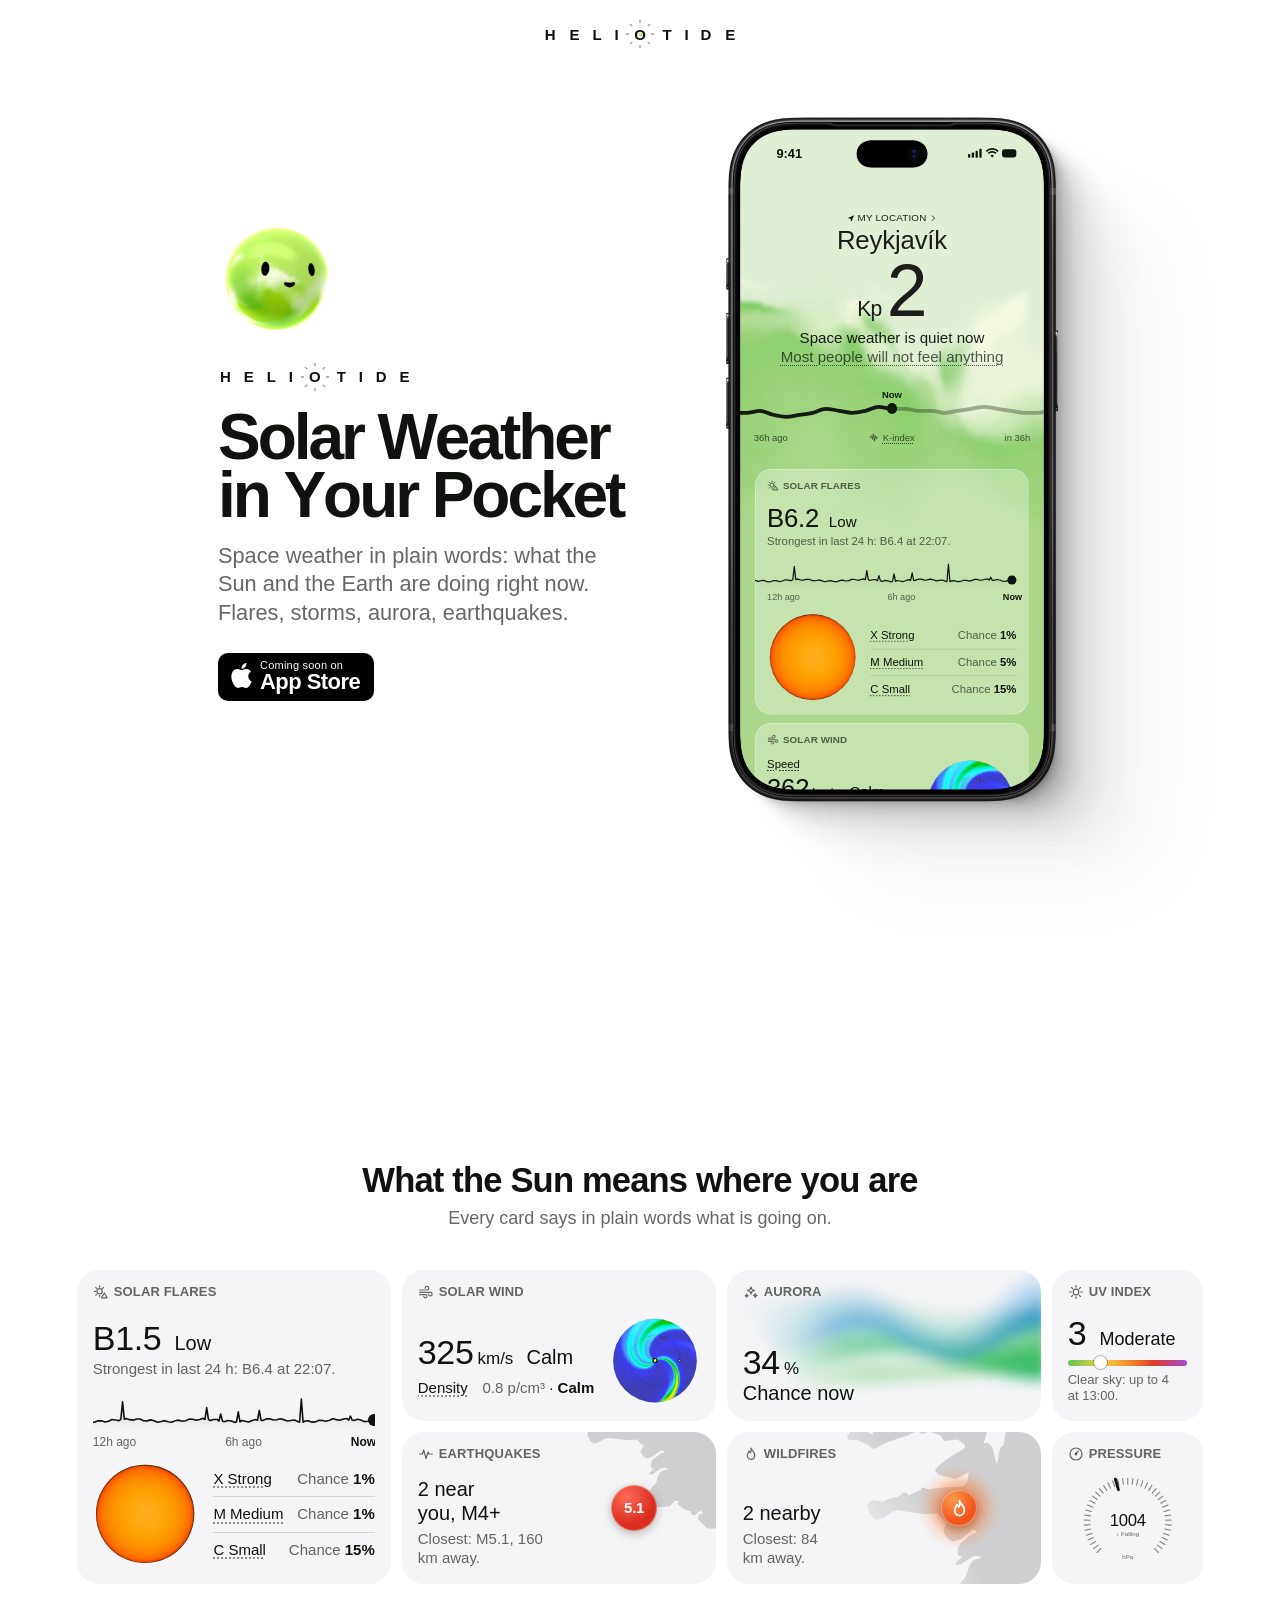
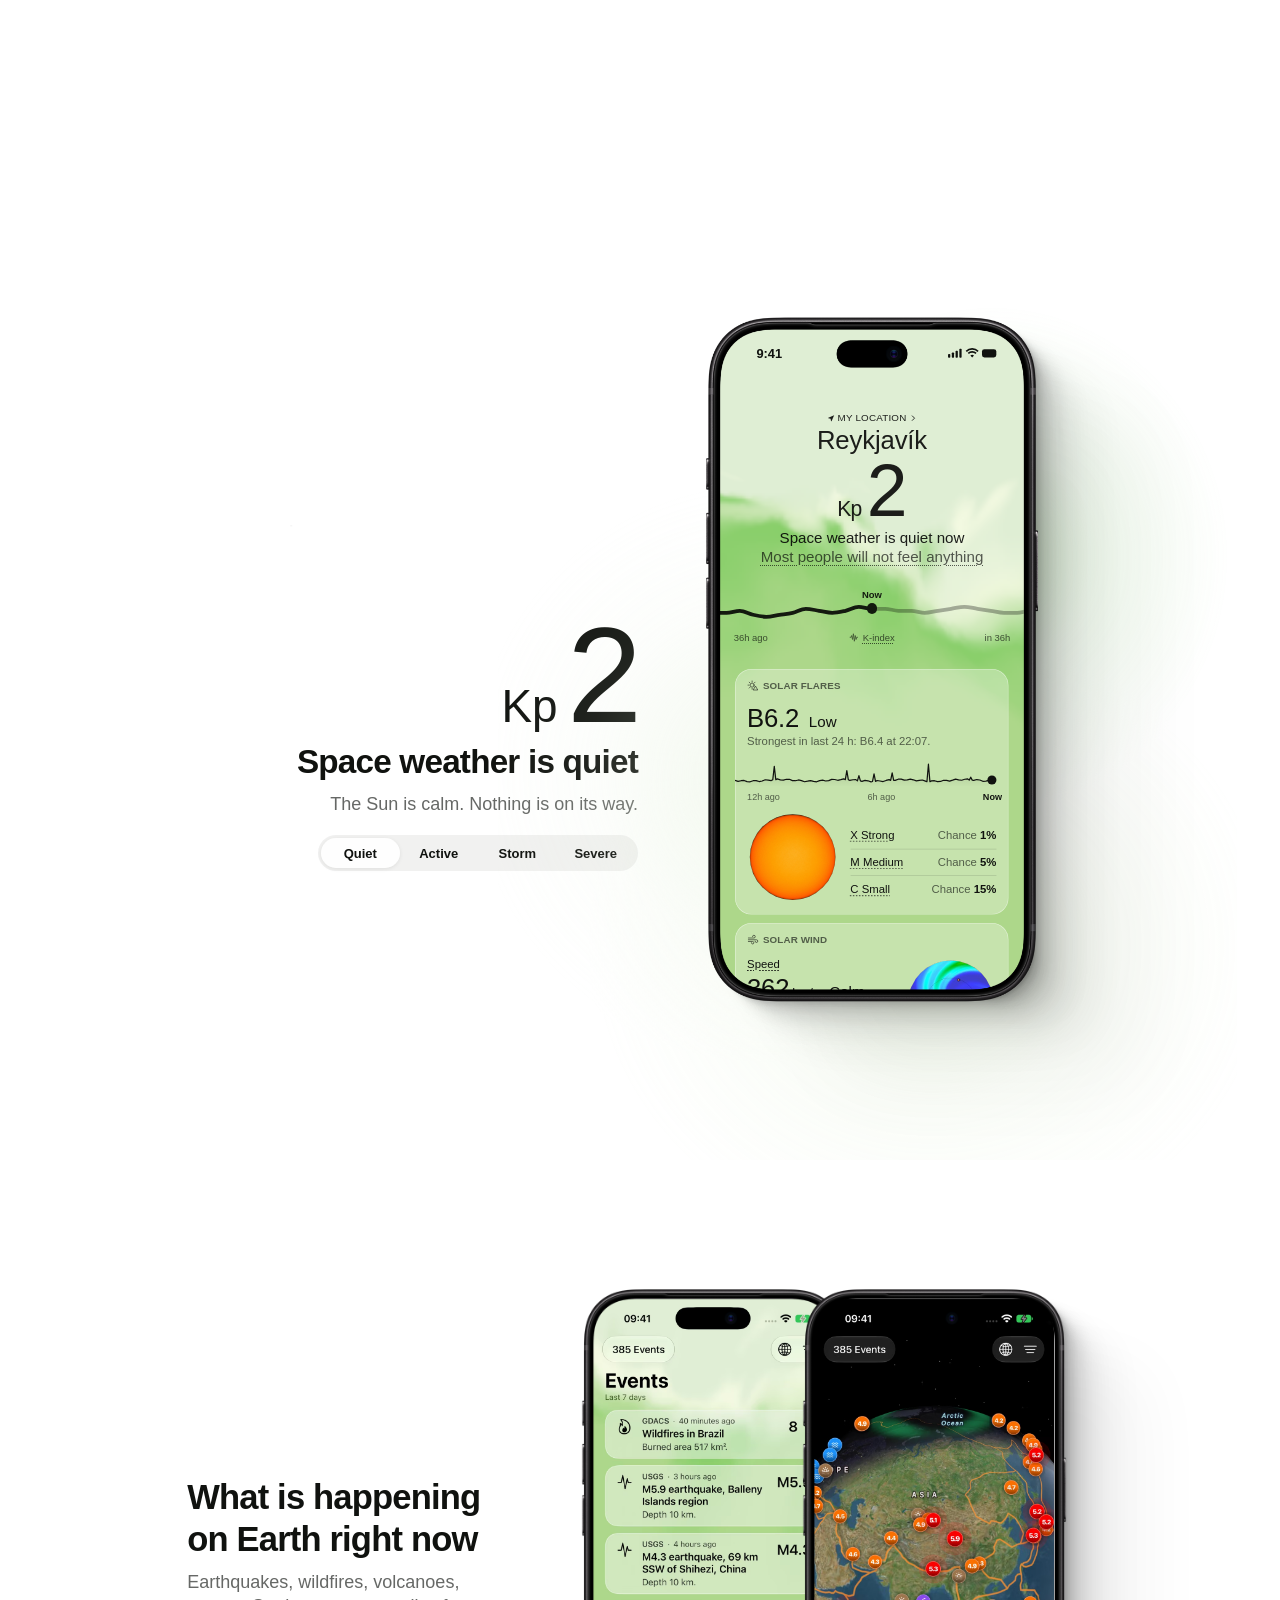
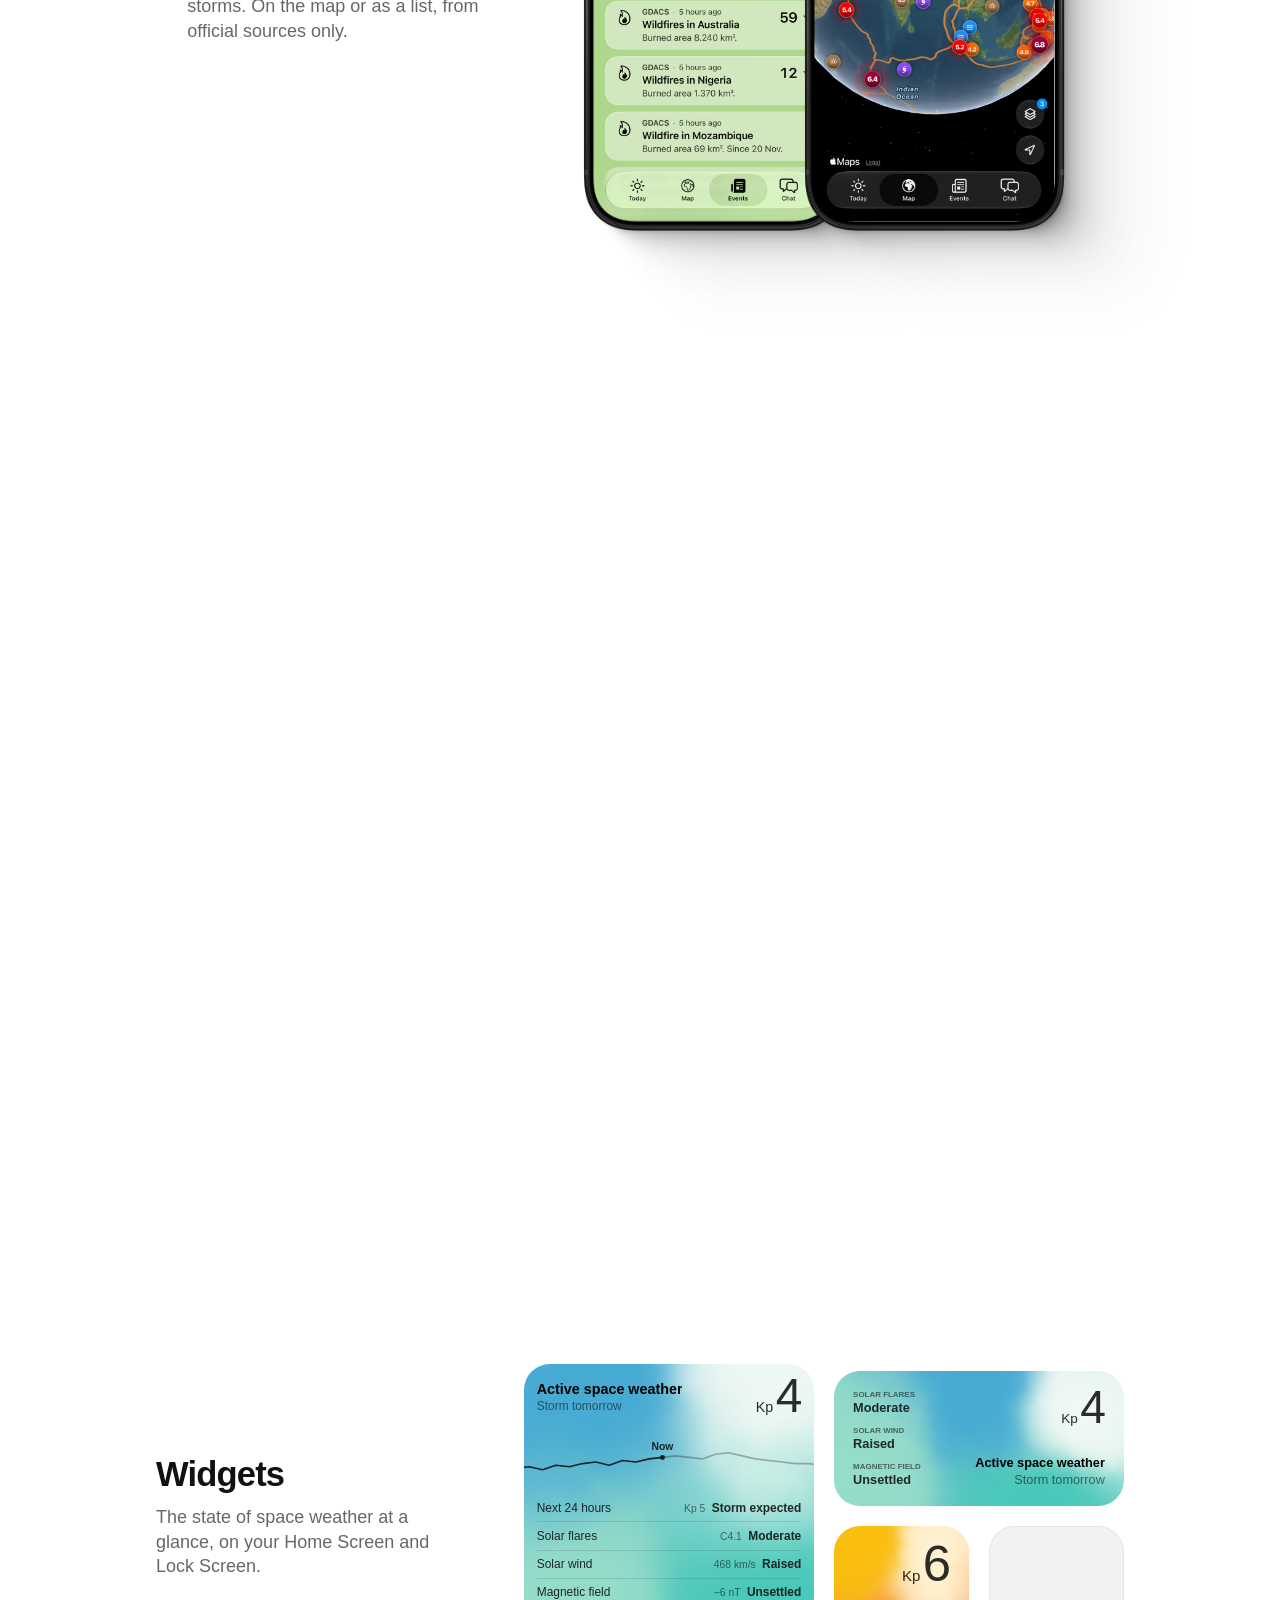
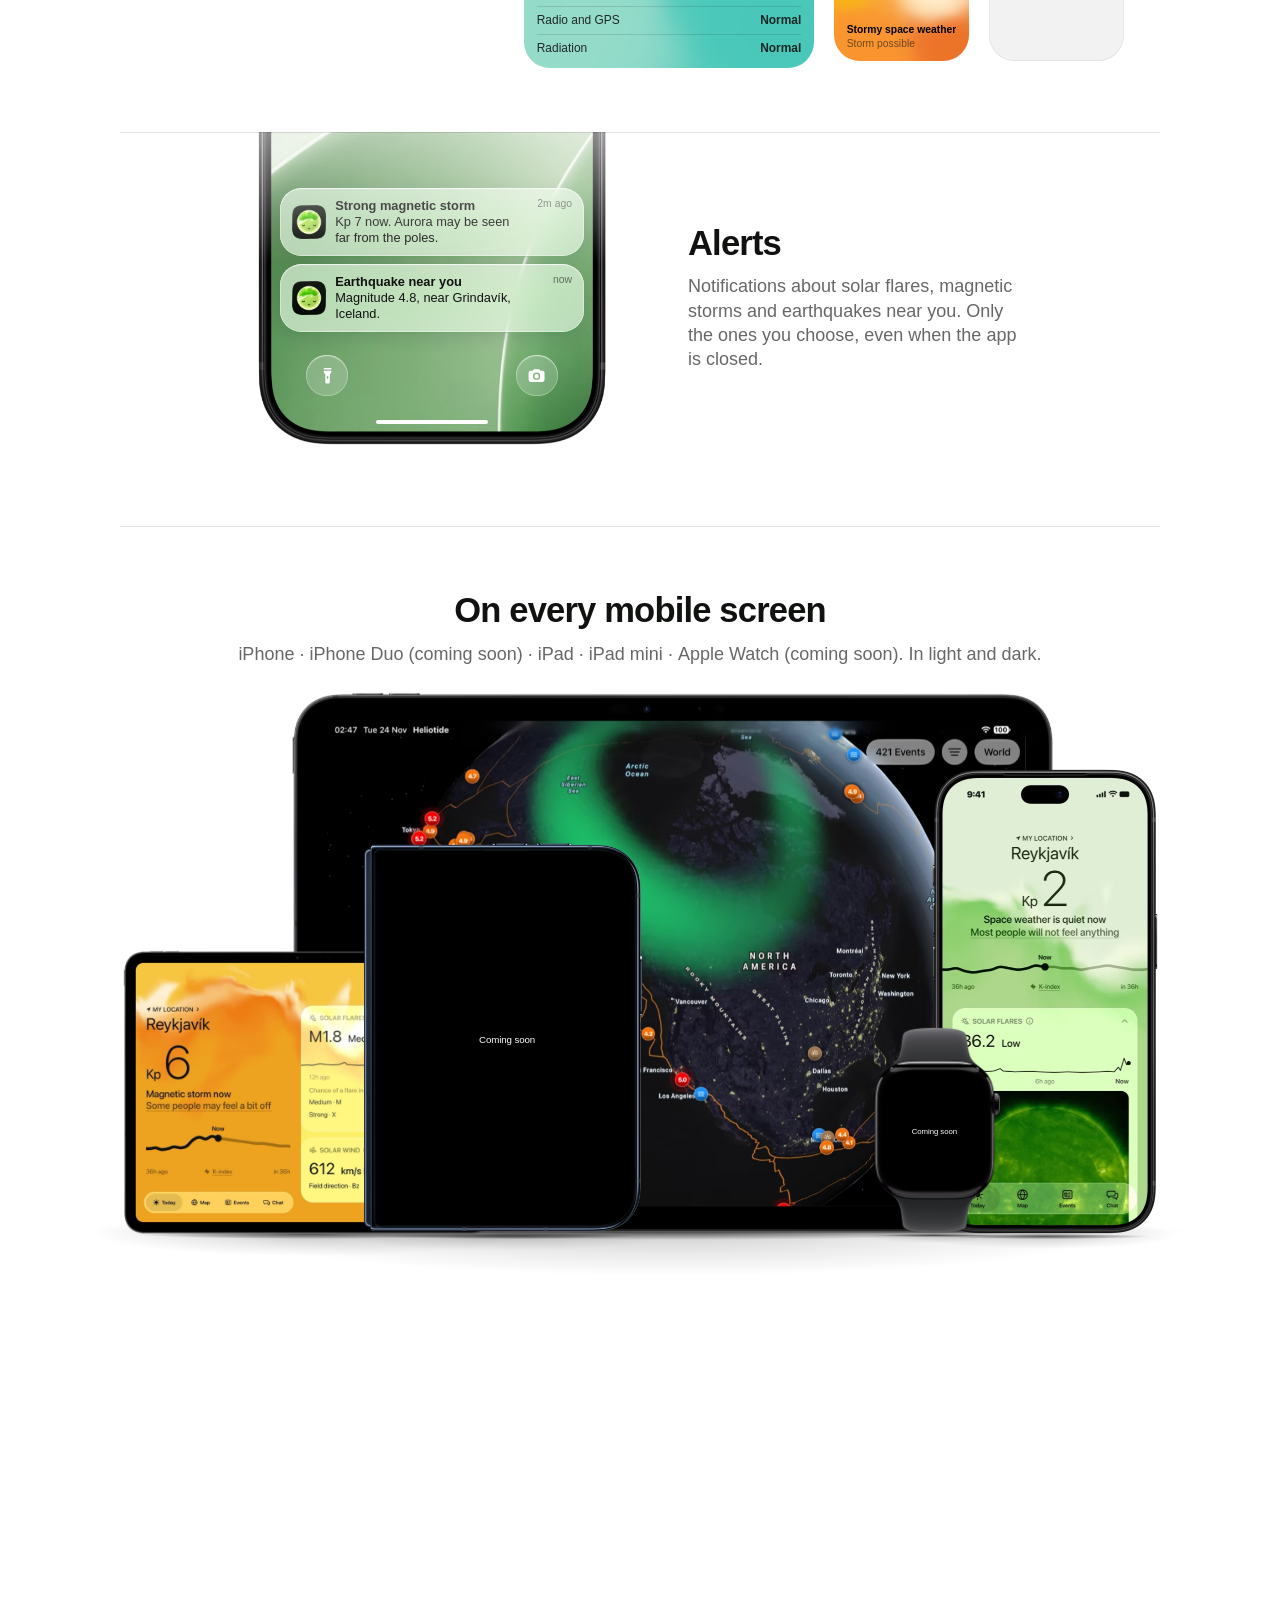
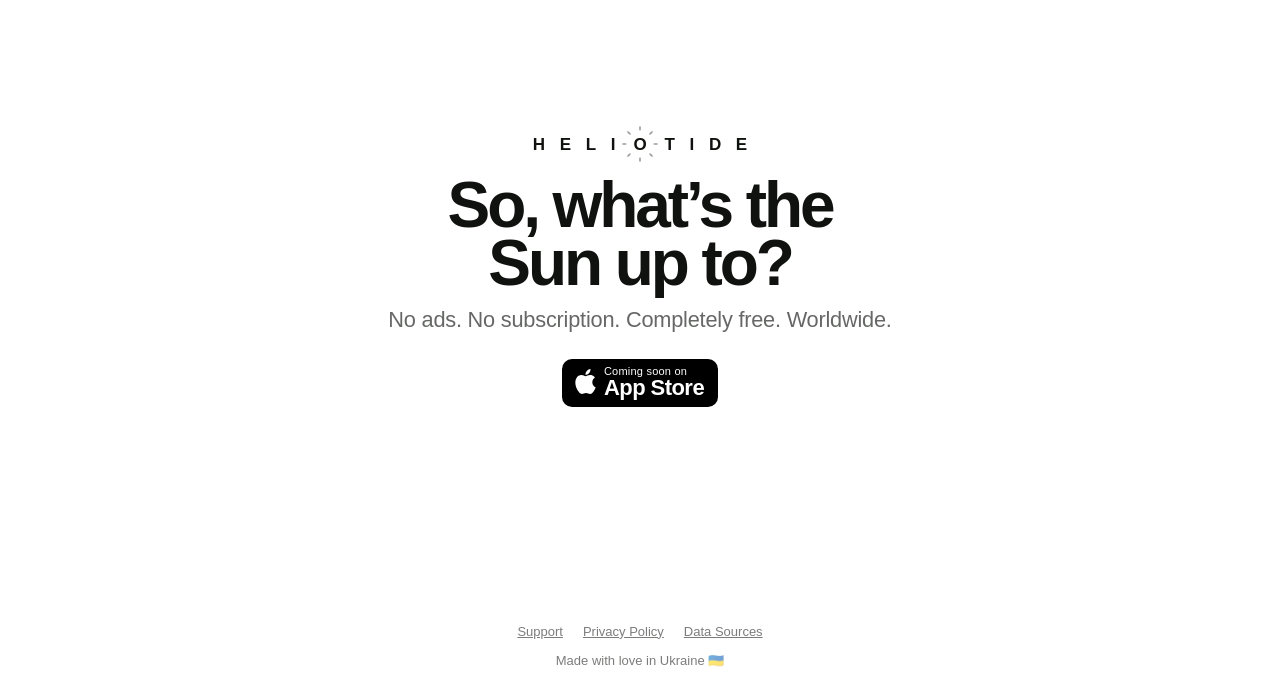
==== commit abc04cd6: "State words as in the app (idea 199): Stormy / Severe space weather, no 'magnetic storm'; v=37 Co-Au" ====
--- a/index.html
+++ b/index.html
@@ -28,7 +28,7 @@
   <link rel="apple-touch-icon" href="img/apple-touch-icon.png">
   <script type="application/ld+json">{"@context":"https://schema.org","@graph":[{"@type":"WebSite","@id":"https://heliotide.app/#site","name":"Heliotide","url":"https://heliotide.app/","inLanguage":"en"},{"@type":"MobileApplication","@id":"https://heliotide.app/#app","name":"Heliotide: Space Weather","url":"https://heliotide.app/","image":"https://heliotide.app/img/favicon-512.png","description":"Space weather in plain words: live K-index, solar flares, solar wind, aurora, alerts and earthquakes near you.","operatingSystem":"iOS 18 or later, iPadOS 18 or later","applicationCategory":"WeatherApplication","isAccessibleForFree":true,"offers":{"@type":"Offer","price":"0","priceCurrency":"USD"}}]}</script>
   <style>html,body{background:#fff}@media (prefers-color-scheme:dark){html,body{background:#121214}}</style>
-  <link rel="stylesheet" href="site.css?v=36">
+  <link rel="stylesheet" href="site.css?v=37">
   <noscript><style>.soft, .family .m, [data-write], #hero .intro > *, #hero .show, #bar .word > span { opacity: 1 !important; filter: none !important; transform: none !important; } #status { display: none; }</style></noscript>
 </head>
 <body>
@@ -121,10 +121,10 @@
     <nav aria-label="Pages"><a href="support/">Support</a><a href="privacy/">Privacy Policy</a><a href="sources/">Data Sources</a></nav>
     <p class="love">Made with love in Ukraine <span role="img" aria-label="flag of Ukraine">🇺🇦</span></p>
   </footer>
-  <script src="base.js?v=36"></script>
-  <script src="shaders.js?v=36"></script>
-  <script src="face.js?v=36"></script>
-  <script src="app.js?v=36"></script>
-  <script src="site.js?v=36"></script>
+  <script src="base.js?v=37"></script>
+  <script src="shaders.js?v=37"></script>
+  <script src="face.js?v=37"></script>
+  <script src="app.js?v=37"></script>
+  <script src="site.js?v=37"></script>
 </body>
 </html>
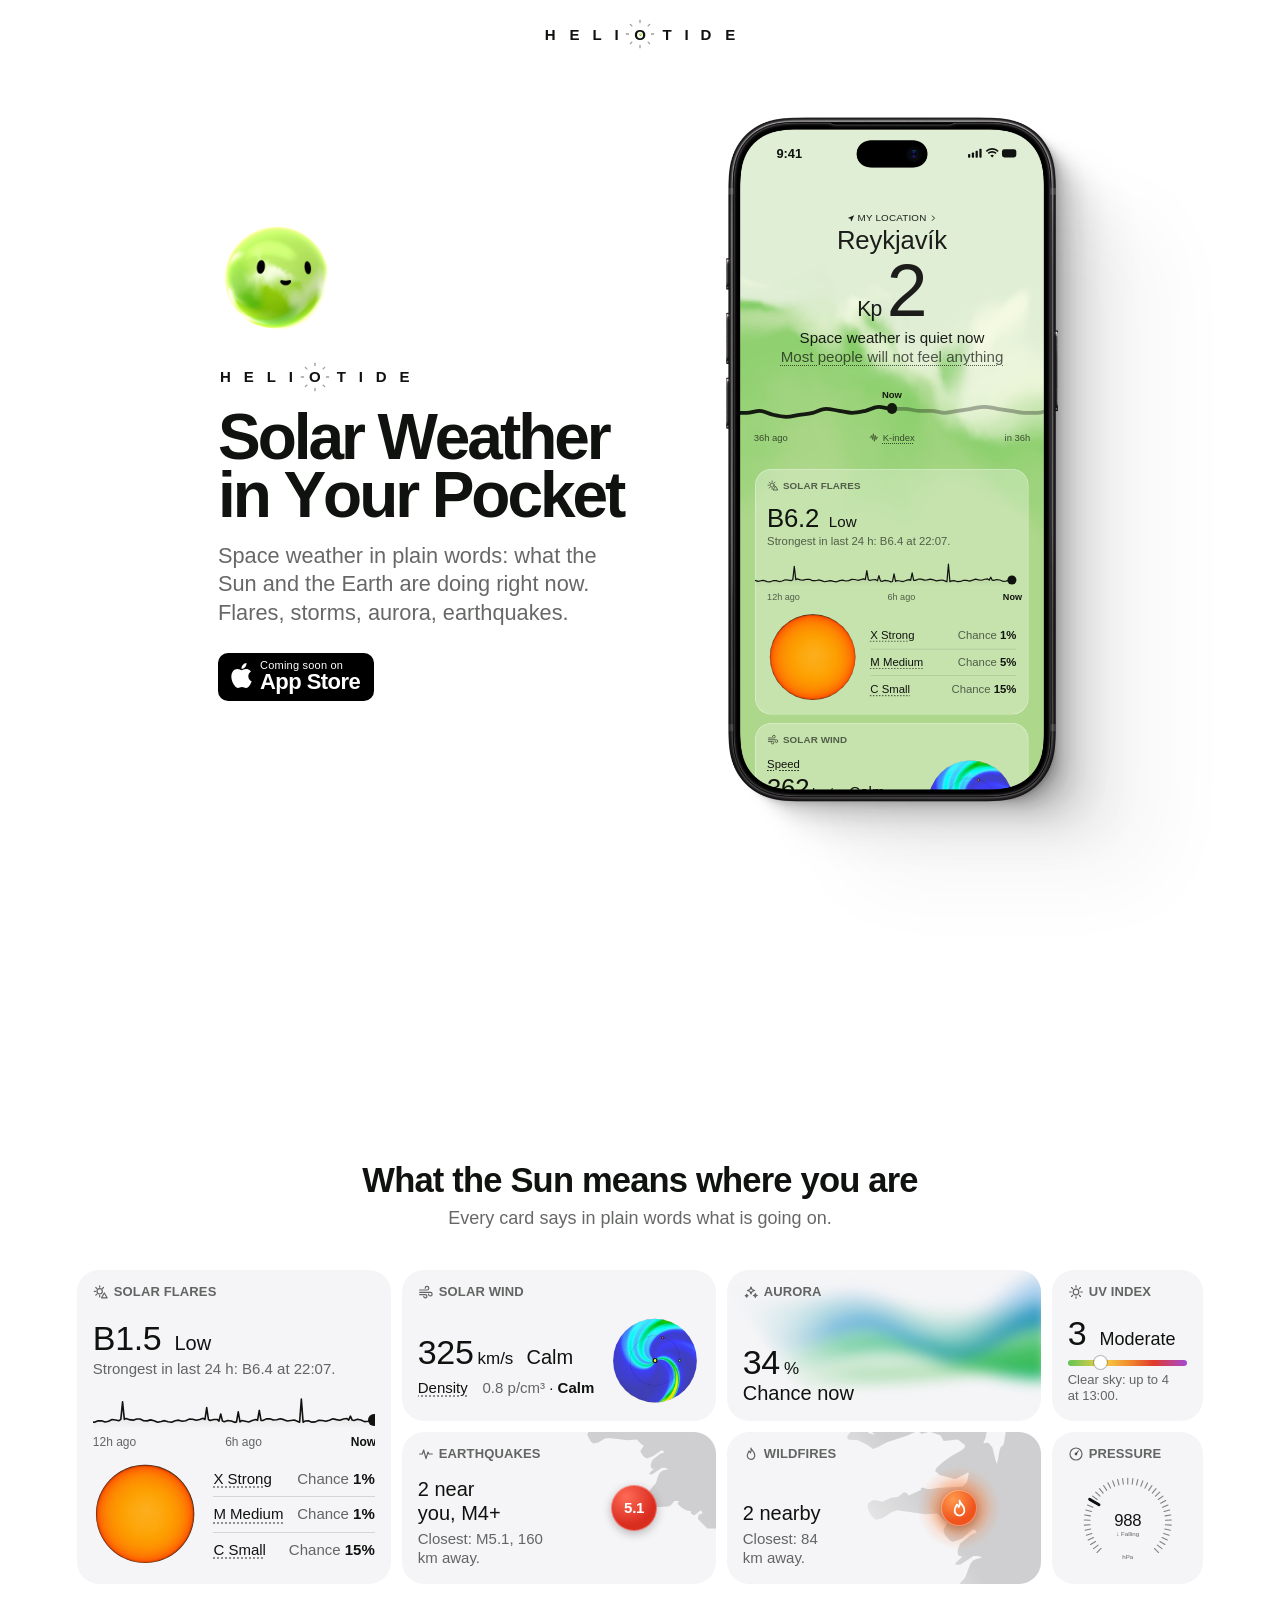
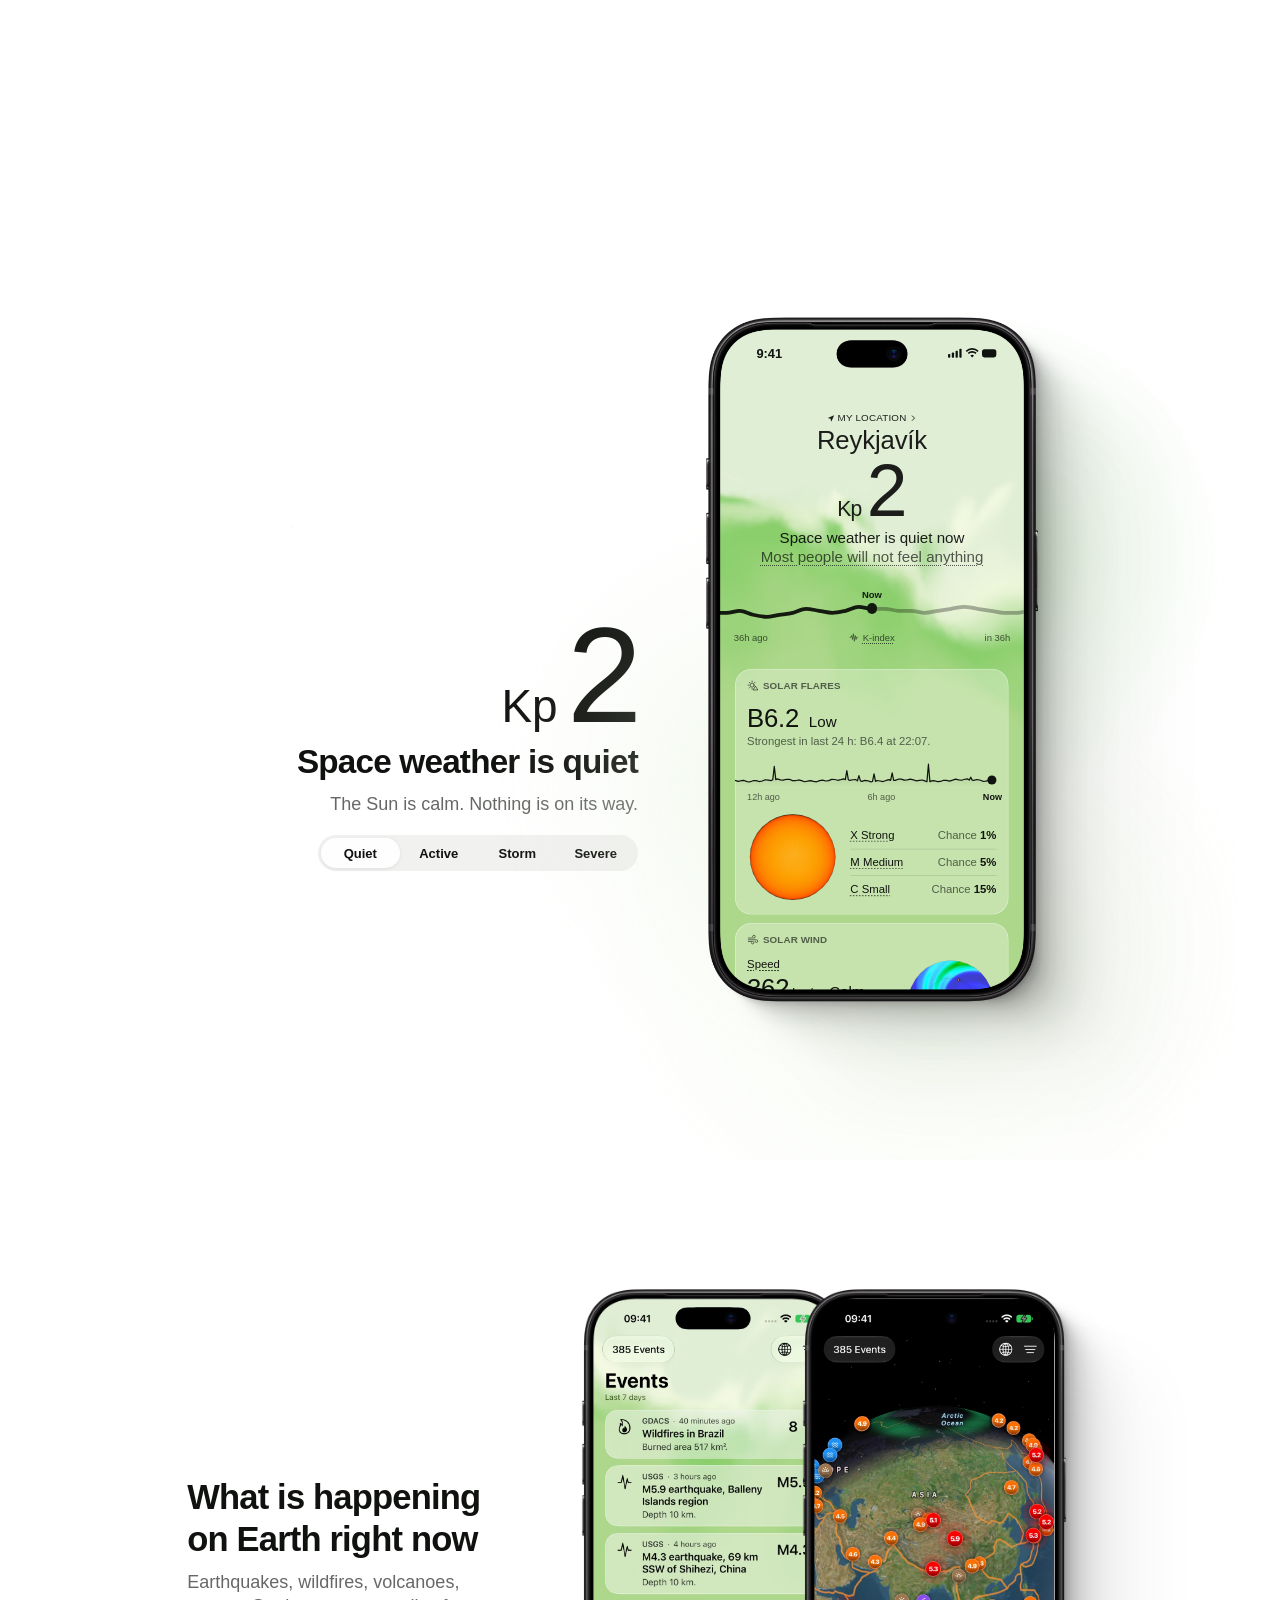
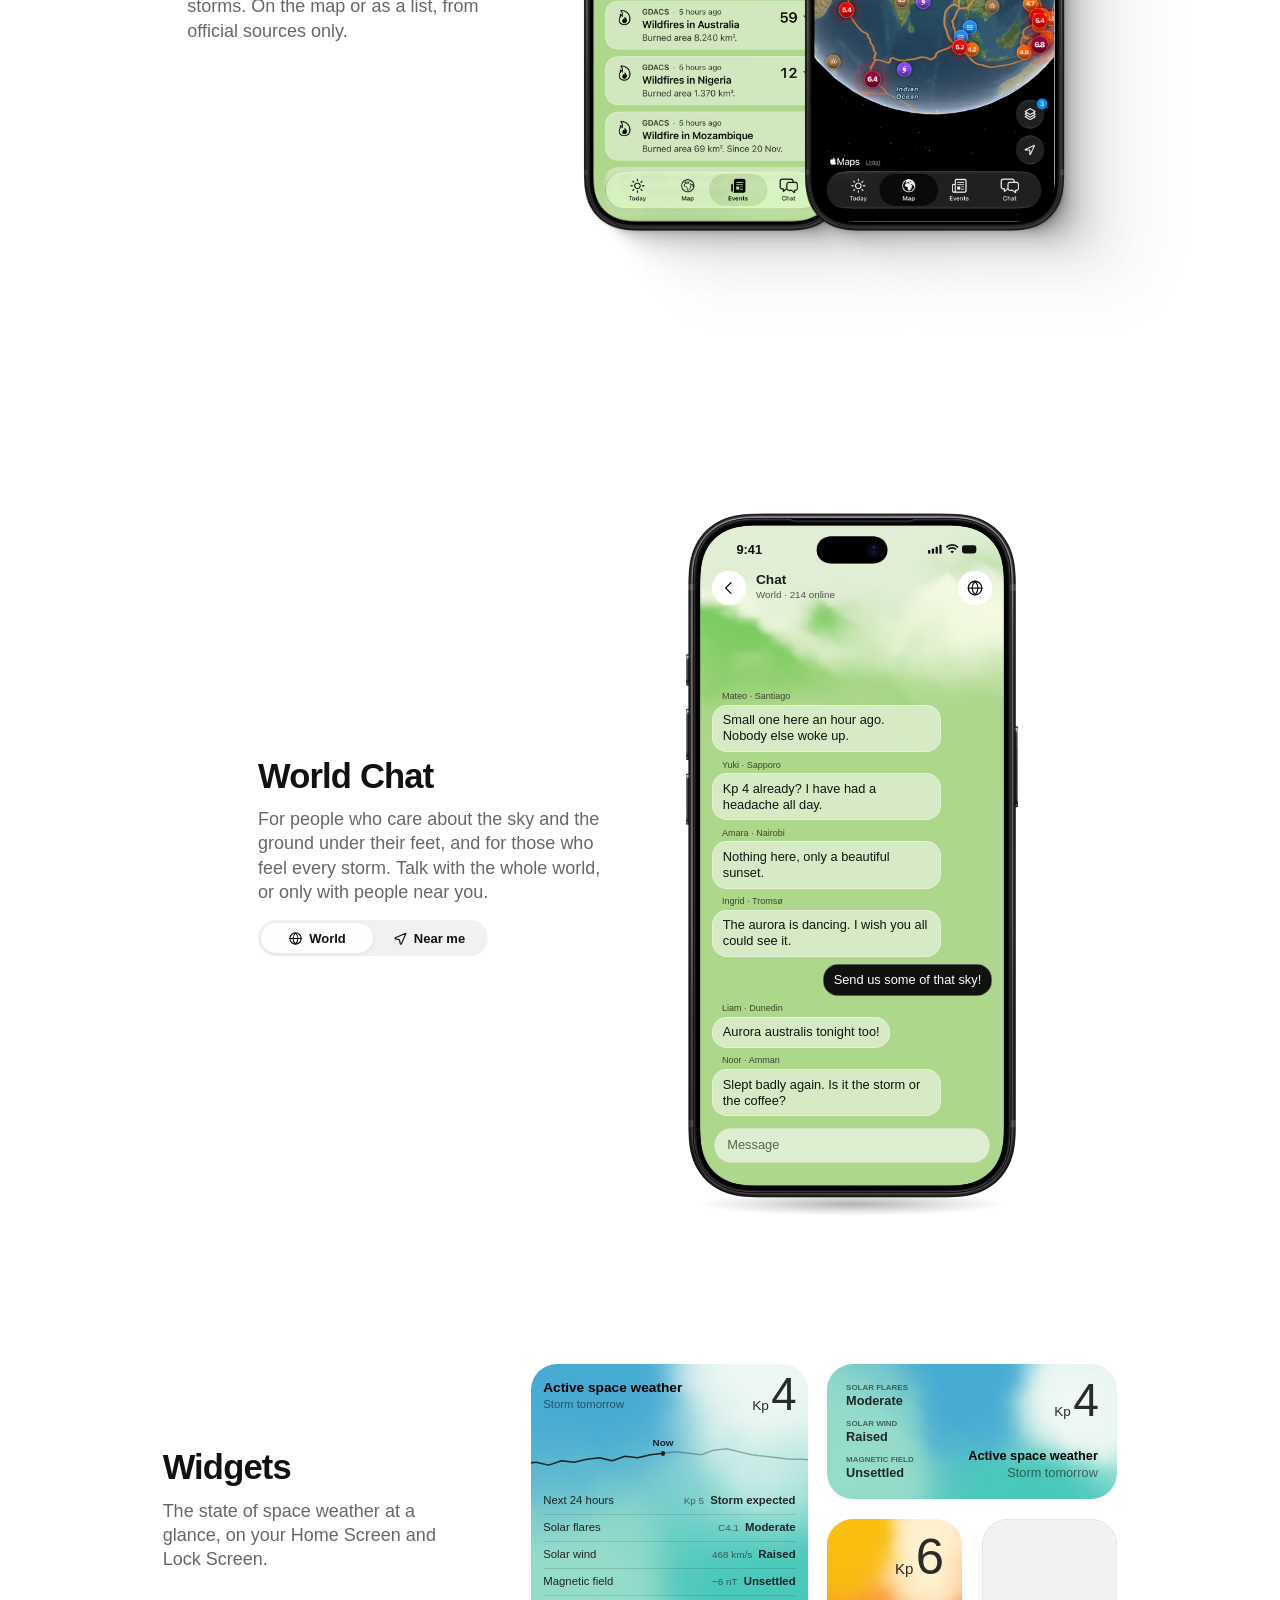
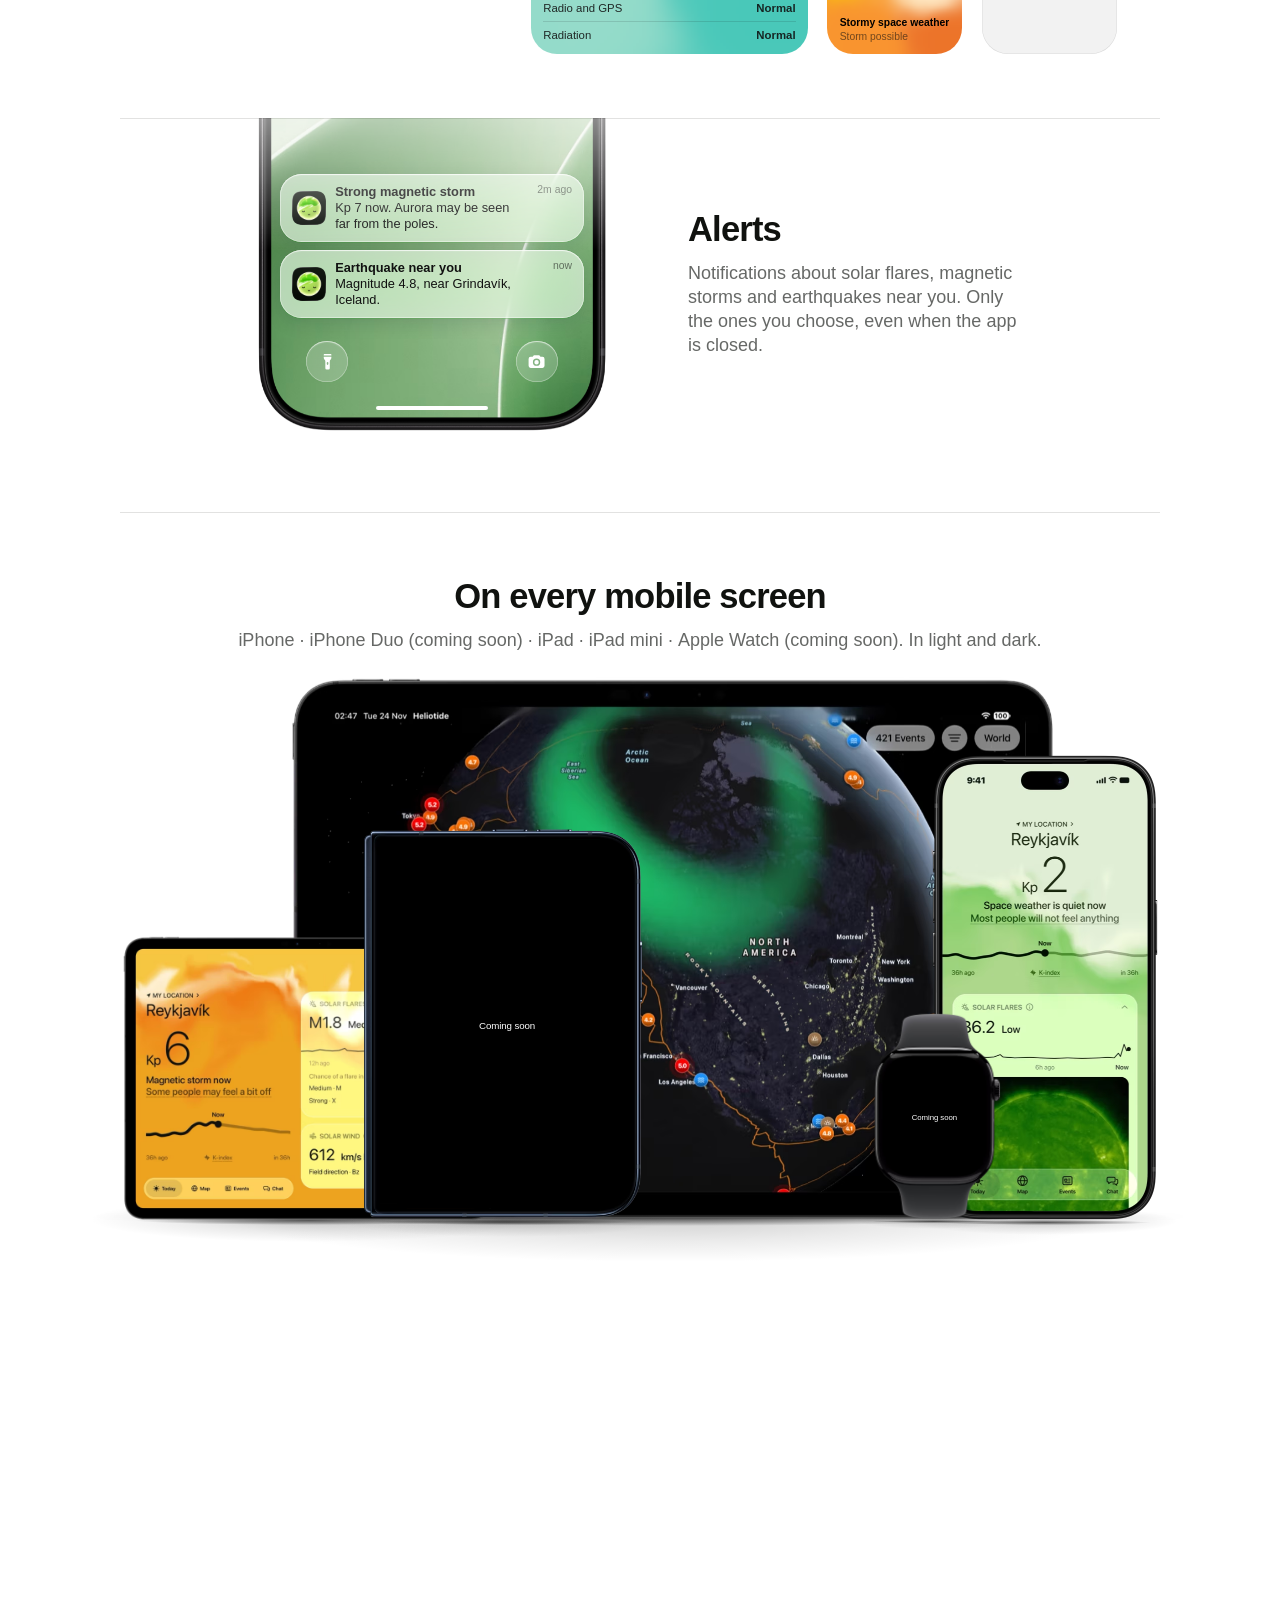
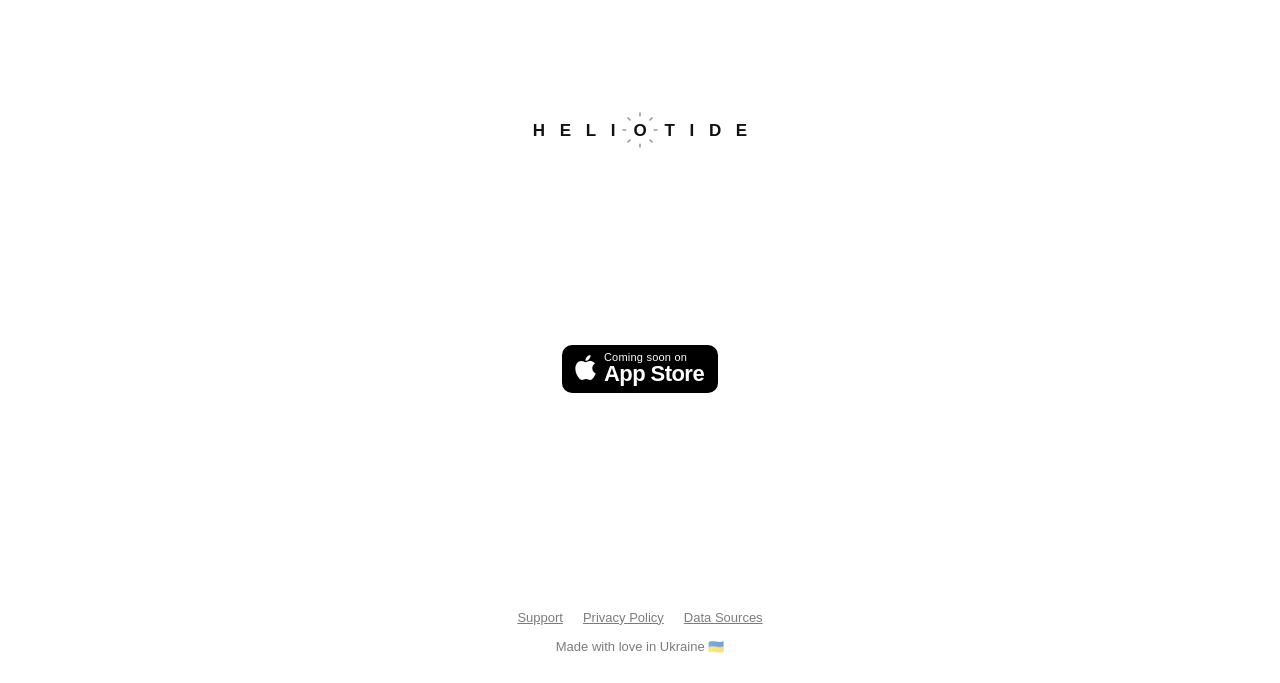
==== commit 25540fa1: "Chat: bubbles move alone (FLIP), mine sent at once; World left / Near me right with app symbols; Nea" ====
--- a/index.html
+++ b/index.html
@@ -28,7 +28,7 @@
   <link rel="apple-touch-icon" href="img/apple-touch-icon.png">
   <script type="application/ld+json">{"@context":"https://schema.org","@graph":[{"@type":"WebSite","@id":"https://heliotide.app/#site","name":"Heliotide","url":"https://heliotide.app/","inLanguage":"en"},{"@type":"MobileApplication","@id":"https://heliotide.app/#app","name":"Heliotide: Space Weather","url":"https://heliotide.app/","image":"https://heliotide.app/img/favicon-512.png","description":"Space weather in plain words: live K-index, solar flares, solar wind, aurora, alerts and earthquakes near you.","operatingSystem":"iOS 18 or later, iPadOS 18 or later","applicationCategory":"WeatherApplication","isAccessibleForFree":true,"offers":{"@type":"Offer","price":"0","priceCurrency":"USD"}}]}</script>
   <style>html,body{background:#fff}@media (prefers-color-scheme:dark){html,body{background:#121214}}</style>
-  <link rel="stylesheet" href="site.css?v=37">
+  <link rel="stylesheet" href="site.css?v=38">
   <noscript><style>.soft, .family .m, [data-write], #hero .intro > *, #hero .show, #bar .word > span { opacity: 1 !important; filter: none !important; transform: none !important; } #status { display: none; }</style></noscript>
 </head>
 <body>
@@ -72,7 +72,7 @@
     </section>
 
     <section class="part split" id="chat">
-      <div class="lead"><h2 data-write="word">World Chat</h2><p data-write="word" style="--s:.15s">For people who care about the sky and the ground under their feet, and for those who feel every storm. Talk with the whole world, or only with people near you.</p><div class="soft" style="--d:.3s"><div class="segments" role="group" aria-label="Room"><div class="thumb"></div><button type="button">Near me</button><button type="button">World</button></div></div></div>
+      <div class="lead"><h2 data-write="word">World Chat</h2><p data-write="word" style="--s:.15s">For people who care about the sky and the ground under their feet, and for those who feel every storm. Talk with the whole world, or only with people near you.</p><div class="soft" style="--d:.3s"><div class="segments" role="group" aria-label="Room"><div class="thumb"></div><button type="button"><svg class="ic" viewBox="0 0 24 24" aria-hidden="true"><circle cx="12" cy="12" r="9"/><path d="M3 12h18M12 3c3 3 3.8 6 3.8 9s-.8 6-3.8 9c-3-3-3.8-6-3.8-9S9 6 12 3Z"/></svg>World</button><button type="button"><svg class="ic" viewBox="0 0 24 24" aria-hidden="true"><path d="M20.5 3.5 3.8 10.7c-.9.4-.8 1.6.1 1.9l6.4 1.3 1.3 6.4c.2 1 1.5 1.1 1.9.2l7.2-16.6c.1-.3-.1-.5-.2-.4Z"/></svg>Near me</button></div></div></div>
       <div class="holder soft rise"><div class="dev phone" data-screen="chat" aria-hidden="true"></div><div class="pal a" aria-hidden="true"></div><div class="pal b" aria-hidden="true"></div><div class="pal c" aria-hidden="true"></div><div class="pal d" aria-hidden="true"></div></div>
     </section>
 
@@ -121,10 +121,10 @@
     <nav aria-label="Pages"><a href="support/">Support</a><a href="privacy/">Privacy Policy</a><a href="sources/">Data Sources</a></nav>
     <p class="love">Made with love in Ukraine <span role="img" aria-label="flag of Ukraine">🇺🇦</span></p>
   </footer>
-  <script src="base.js?v=37"></script>
-  <script src="shaders.js?v=37"></script>
-  <script src="face.js?v=37"></script>
-  <script src="app.js?v=37"></script>
-  <script src="site.js?v=37"></script>
+  <script src="base.js?v=38"></script>
+  <script src="shaders.js?v=38"></script>
+  <script src="face.js?v=38"></script>
+  <script src="app.js?v=38"></script>
+  <script src="site.js?v=38"></script>
 </body>
 </html>
--- a/site.css
+++ b/site.css
@@ -723,9 +723,9 @@
 /* Widgets: the state line big, bold and in full ink on every widget; it may take two lines. */
 /* Widget state line as in the app (WidgetViews.swift TwoLines, 11-27): semibold, ink, one size per widget (small 13, medium 16, large 18),
    one line with "…" (small: two lines), never bigger or bolder by state. */
-.w .two b { color: var(--ink-w, #000); font-weight: 600; white-space: nowrap; overflow: hidden; text-overflow: ellipsis; line-height: 1.2; }
+.w .two b { color: var(--ink-w, #000); font-weight: 600; white-space: nowrap; line-height: 1.2; }
 @media (prefers-color-scheme: dark) { .w .two b { --ink-w: #fff; } }
-.small .two b { white-space: normal; display: -webkit-box; -webkit-box-orient: vertical; -webkit-line-clamp: 2; }
+.small .two b { white-space: normal; overflow: hidden; display: -webkit-box; -webkit-box-orient: vertical; -webkit-line-clamp: 2; }
 .w .two > span { white-space: nowrap; overflow: hidden; text-overflow: ellipsis; }
 /* Alerts: the bottom of the Lock Screen, cut straight, a little higher; room on the right for the shadow. */
 .low { --h: 300px; -webkit-mask: none; mask: none; width: 380px; padding-right: 40px; }
@@ -951,3 +951,17 @@
 .m-watch .later { left: 50%; font-size: max(5px, calc(var(--s) * 100cqw / var(--w) * .058)); }
 .m-watch .later { white-space: normal; width: 62%; text-align: center; line-height: 1.15; }
 .w .two { min-width: 0; }
+
+/* 11-27 (Dima): on phones the Alerts phone does not fade out; the divider above already cuts it. */
+@media (max-width: 760px) { #alerts .low { -webkit-mask: none; mask: none; } }
+/* 11-27 (Dima): widget mosaic with even gaps; the large widget is as tall as the column on its right
+   (medium + gap + small). --c = column width, --g = every gap. */
+.rail { --c: 270px; --g: 14px; gap: var(--g); }
+.rail .col { width: var(--c); gap: var(--g); } .rail .line { gap: var(--g); }
+.rail .line .w.small, .rail .line .otile { width: calc((var(--c) - var(--g)) / 2); }
+.rail .w.large { width: calc((var(--c) * 170 / 364 + var(--g) + (var(--c) - var(--g)) / 2) * 364 / 382); }
+@media (min-width: 900px), (orientation: landscape) and (min-width: 700px) { .rail { --c: 290px; --g: 20px; } }
+@media (max-height: 480px) and (orientation: landscape) { .rail { --c: 220px; --g: 12px; } }
+/* World / Near me with the app's symbols (globe, location). */
+#chat .segments button { display: inline-flex; align-items: center; justify-content: center; gap: 6px; }
+#chat .segments .ic { width: 15px; height: 15px; flex: none; fill: none; stroke: currentColor; stroke-width: 1.8; stroke-linejoin: round; stroke-linecap: round; }
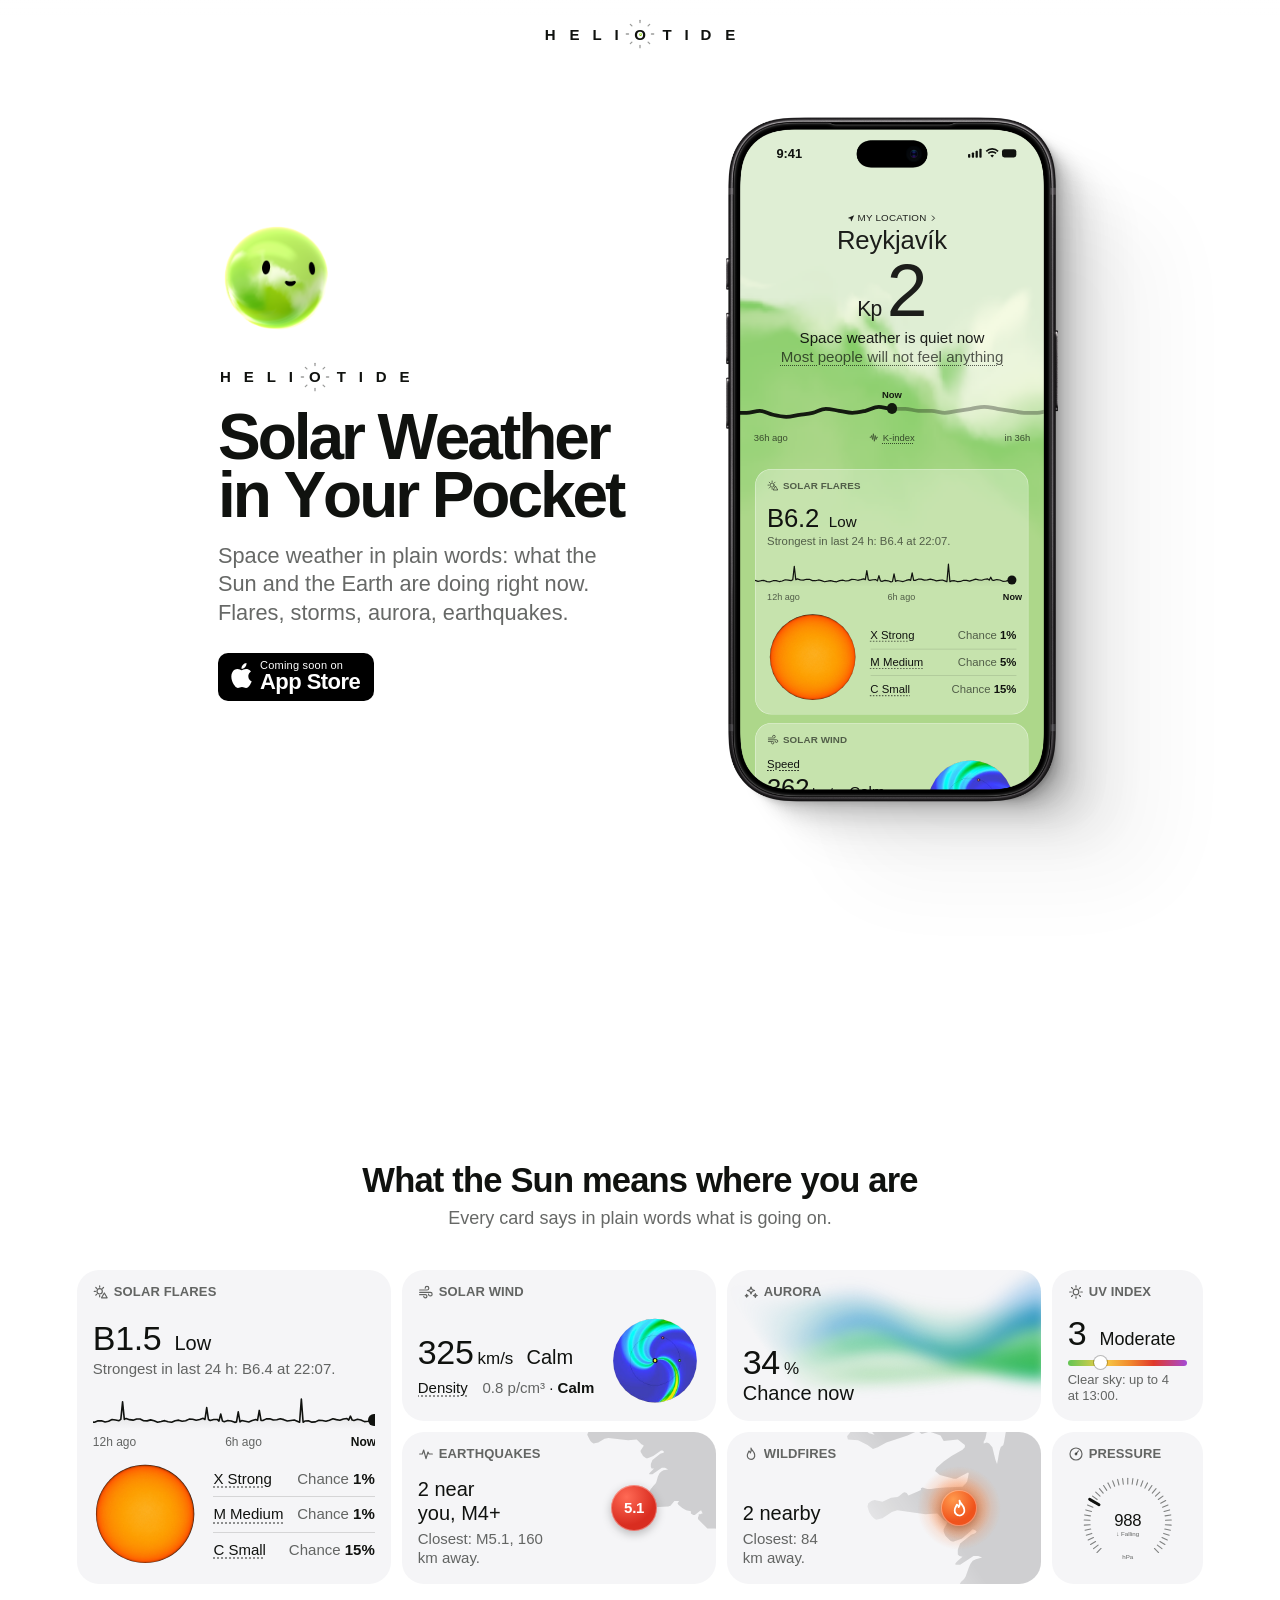
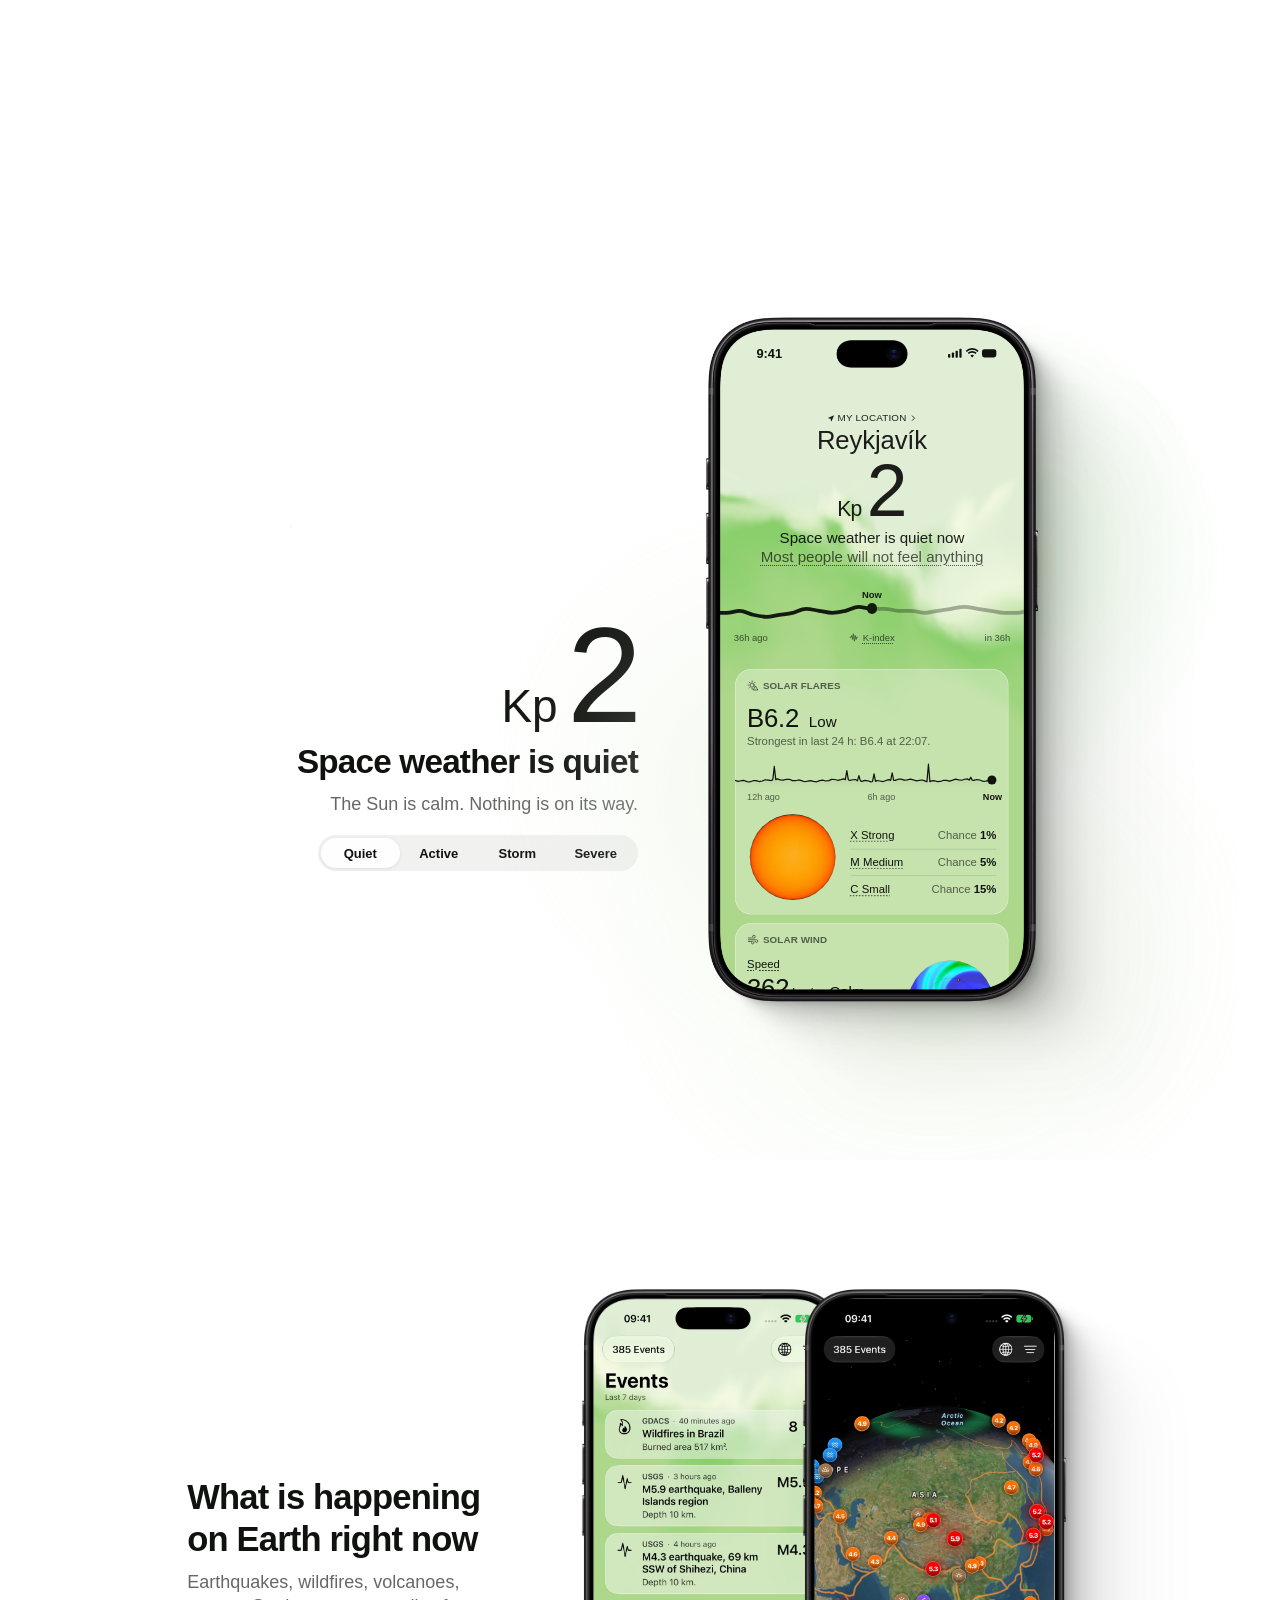
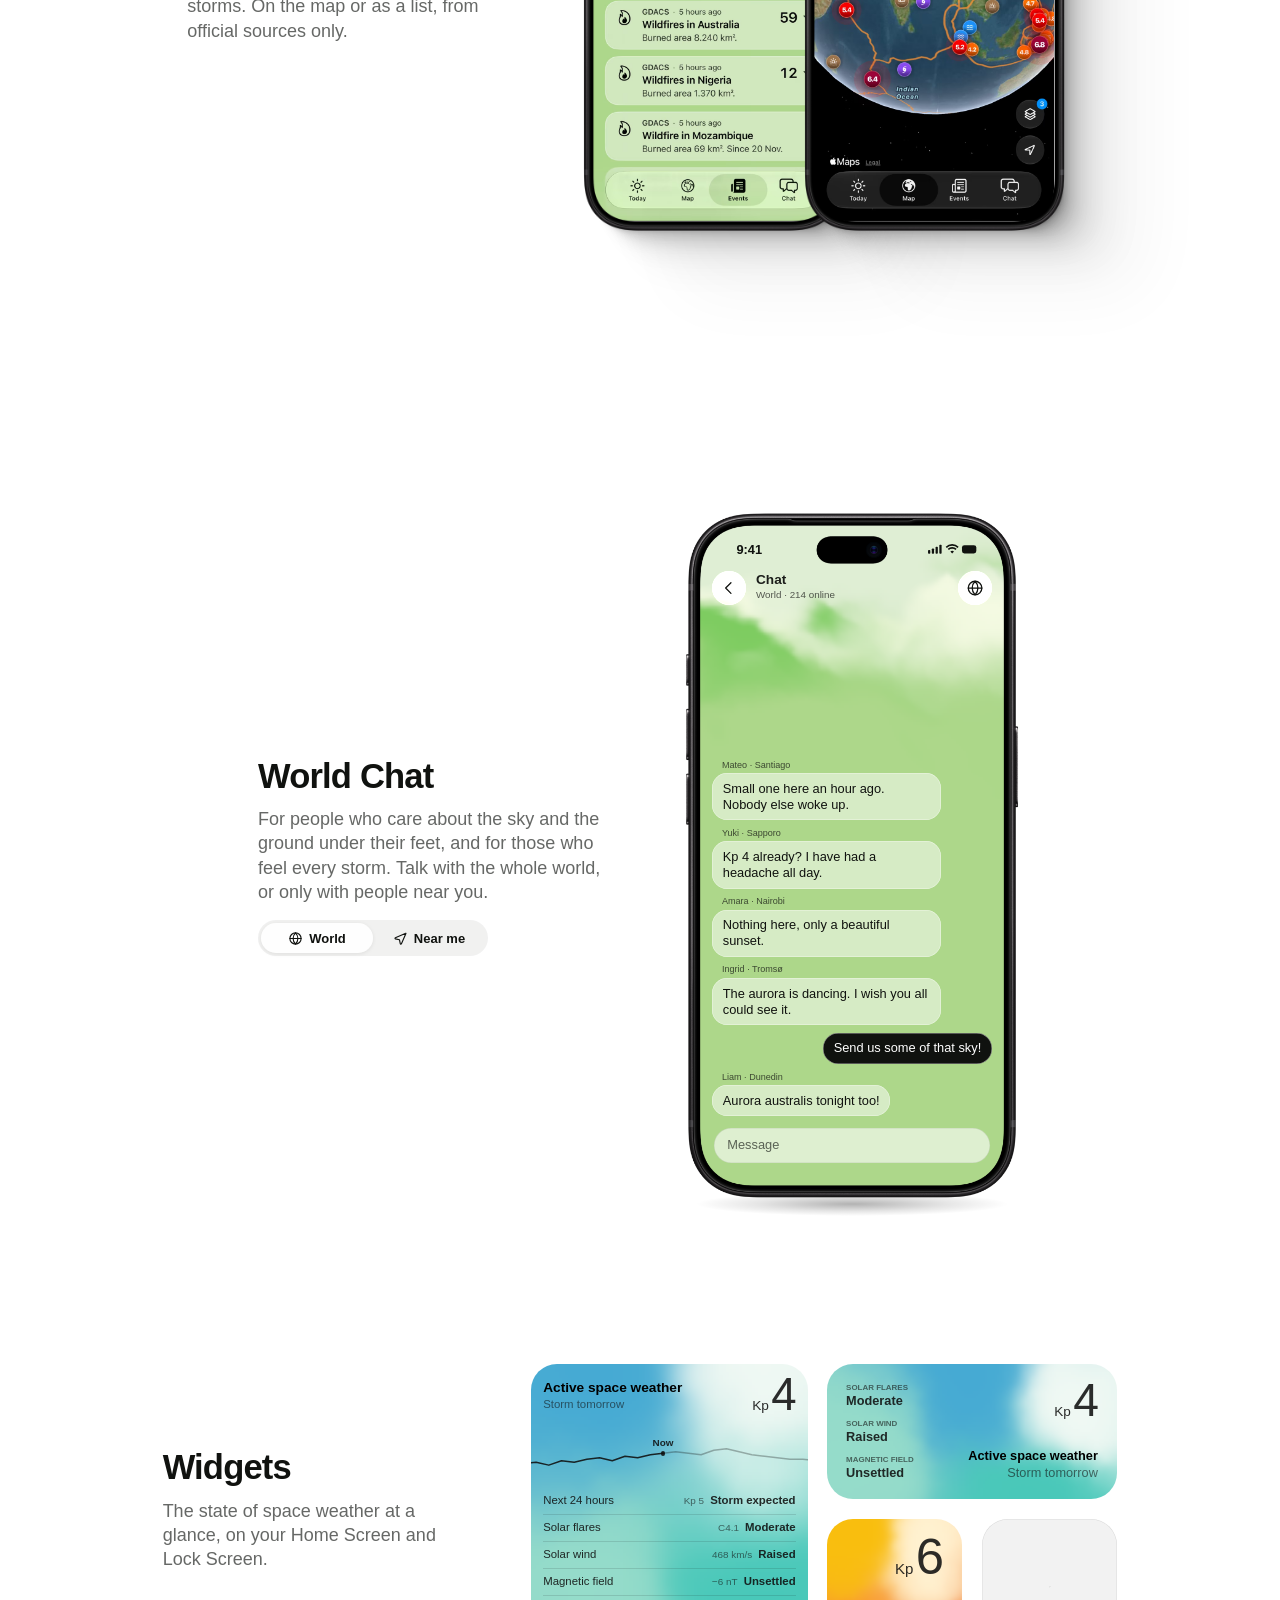
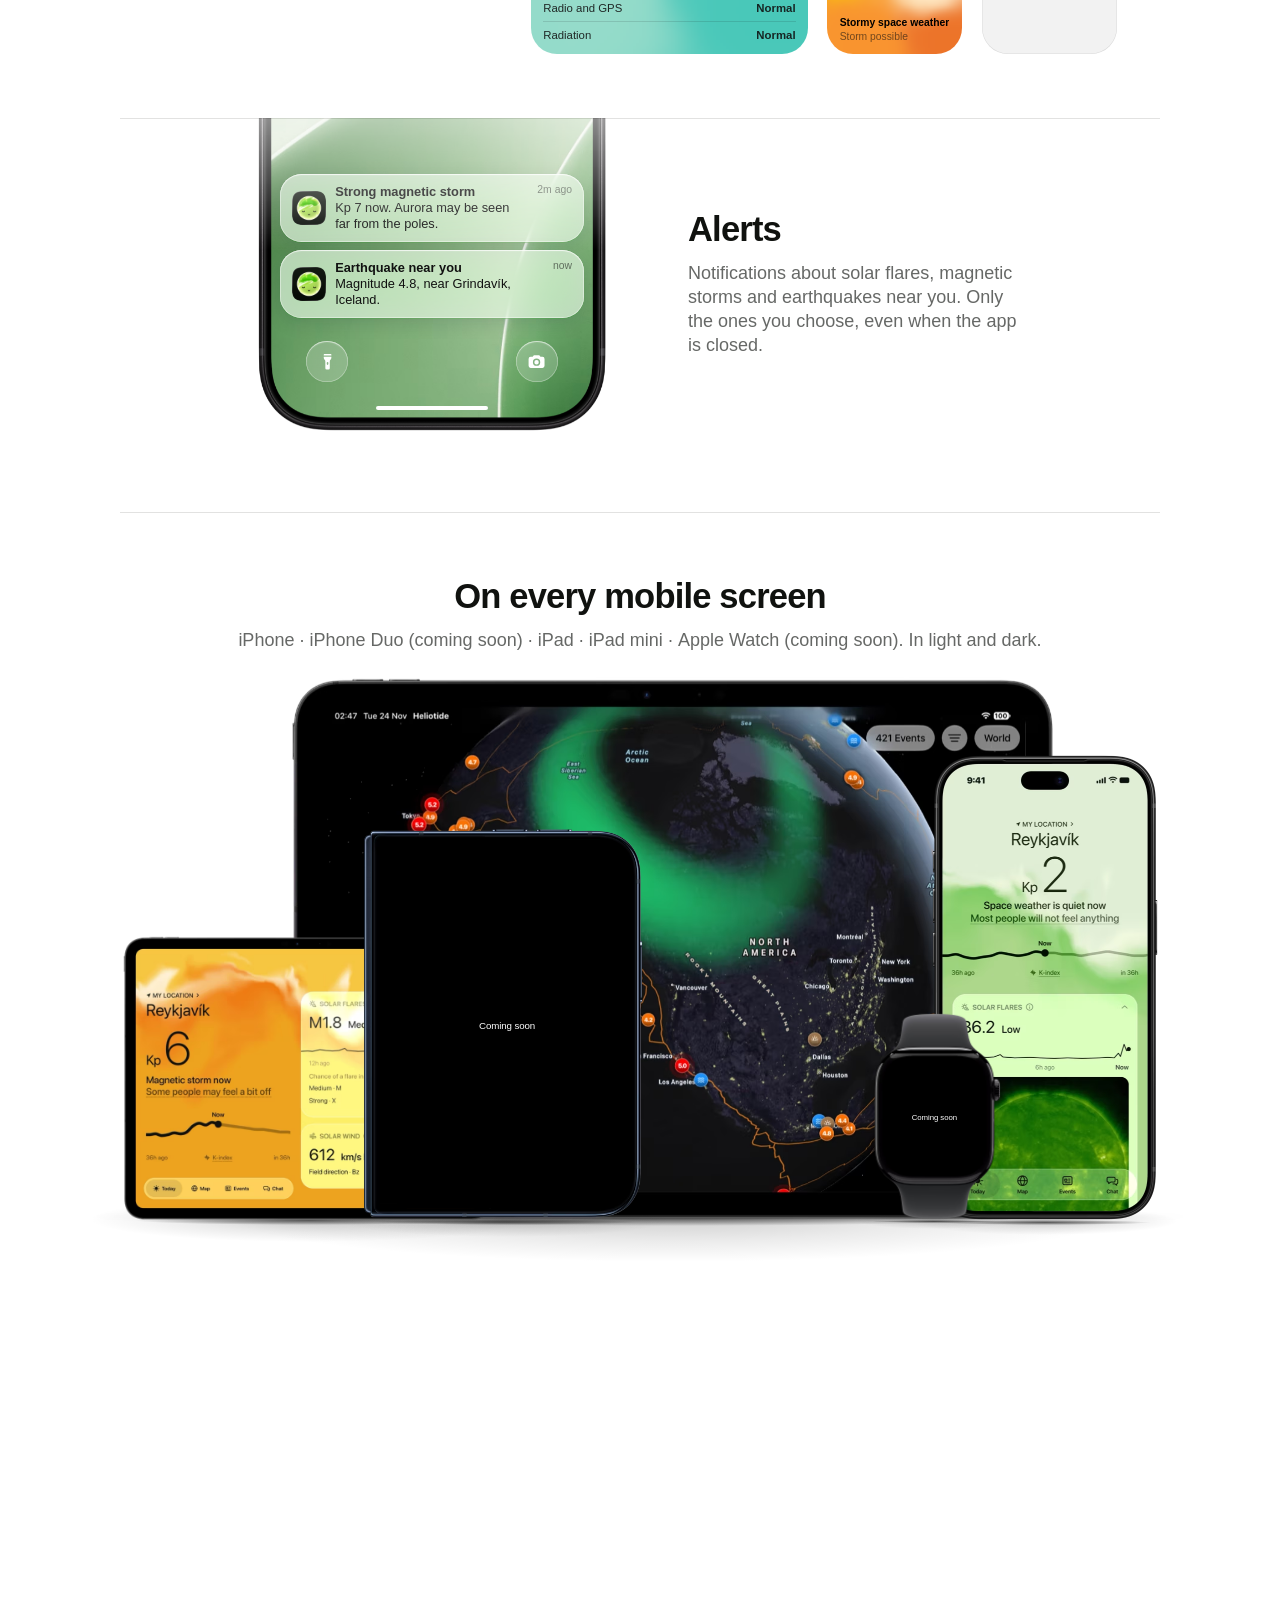
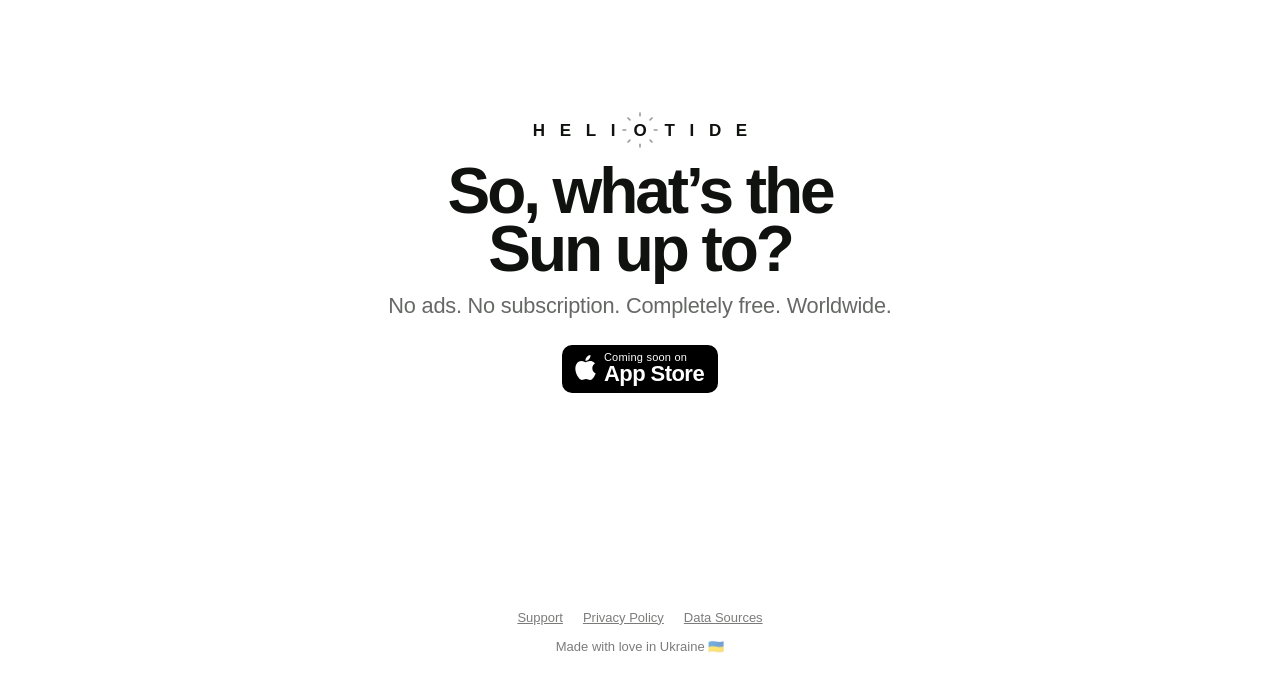
==== commit cc002680: "Merge site-draft: new social image" ====
--- a/index.html
+++ b/index.html
@@ -13,13 +13,13 @@
   <meta name="format-detection" content="telephone=no">
   <meta property="og:type" content="website">
   <meta property="og:site_name" content="Heliotide">
-  <meta property="og:title" content="Heliotide: space weather, in plain words">
-  <meta property="og:description" content="Solar flares, magnetic storms, aurora and earthquakes, live. A free app for iPhone and iPad.">
+  <meta property="og:title" content="Heliotide: Solar Weather in Your Pocket">
+  <meta property="og:description" content="Space weather in plain words: what the Sun and the Earth are doing right now. A free app for iPhone and iPad.">
   <meta property="og:url" content="https://heliotide.app/">
-  <meta property="og:image" content="https://heliotide.app/img/og.jpg">
+  <meta property="og:image" content="https://heliotide.app/img/og-2.jpg">
   <meta property="og:image:width" content="1200">
   <meta property="og:image:height" content="630">
-  <meta property="og:image:alt" content="The Heliotide orb with a sleepy face next to an iPhone that shows: Kp 2, space weather is quiet now">
+  <meta property="og:image:alt" content="The Heliotide orb with a sleepy face next to an iPhone that shows Reykjavík: Kp 2, space weather is quiet now">
   <meta property="og:locale" content="en_US">
   <meta name="twitter:card" content="summary_large_image">
   <link rel="icon" href="favicon.ico" sizes="32x32">
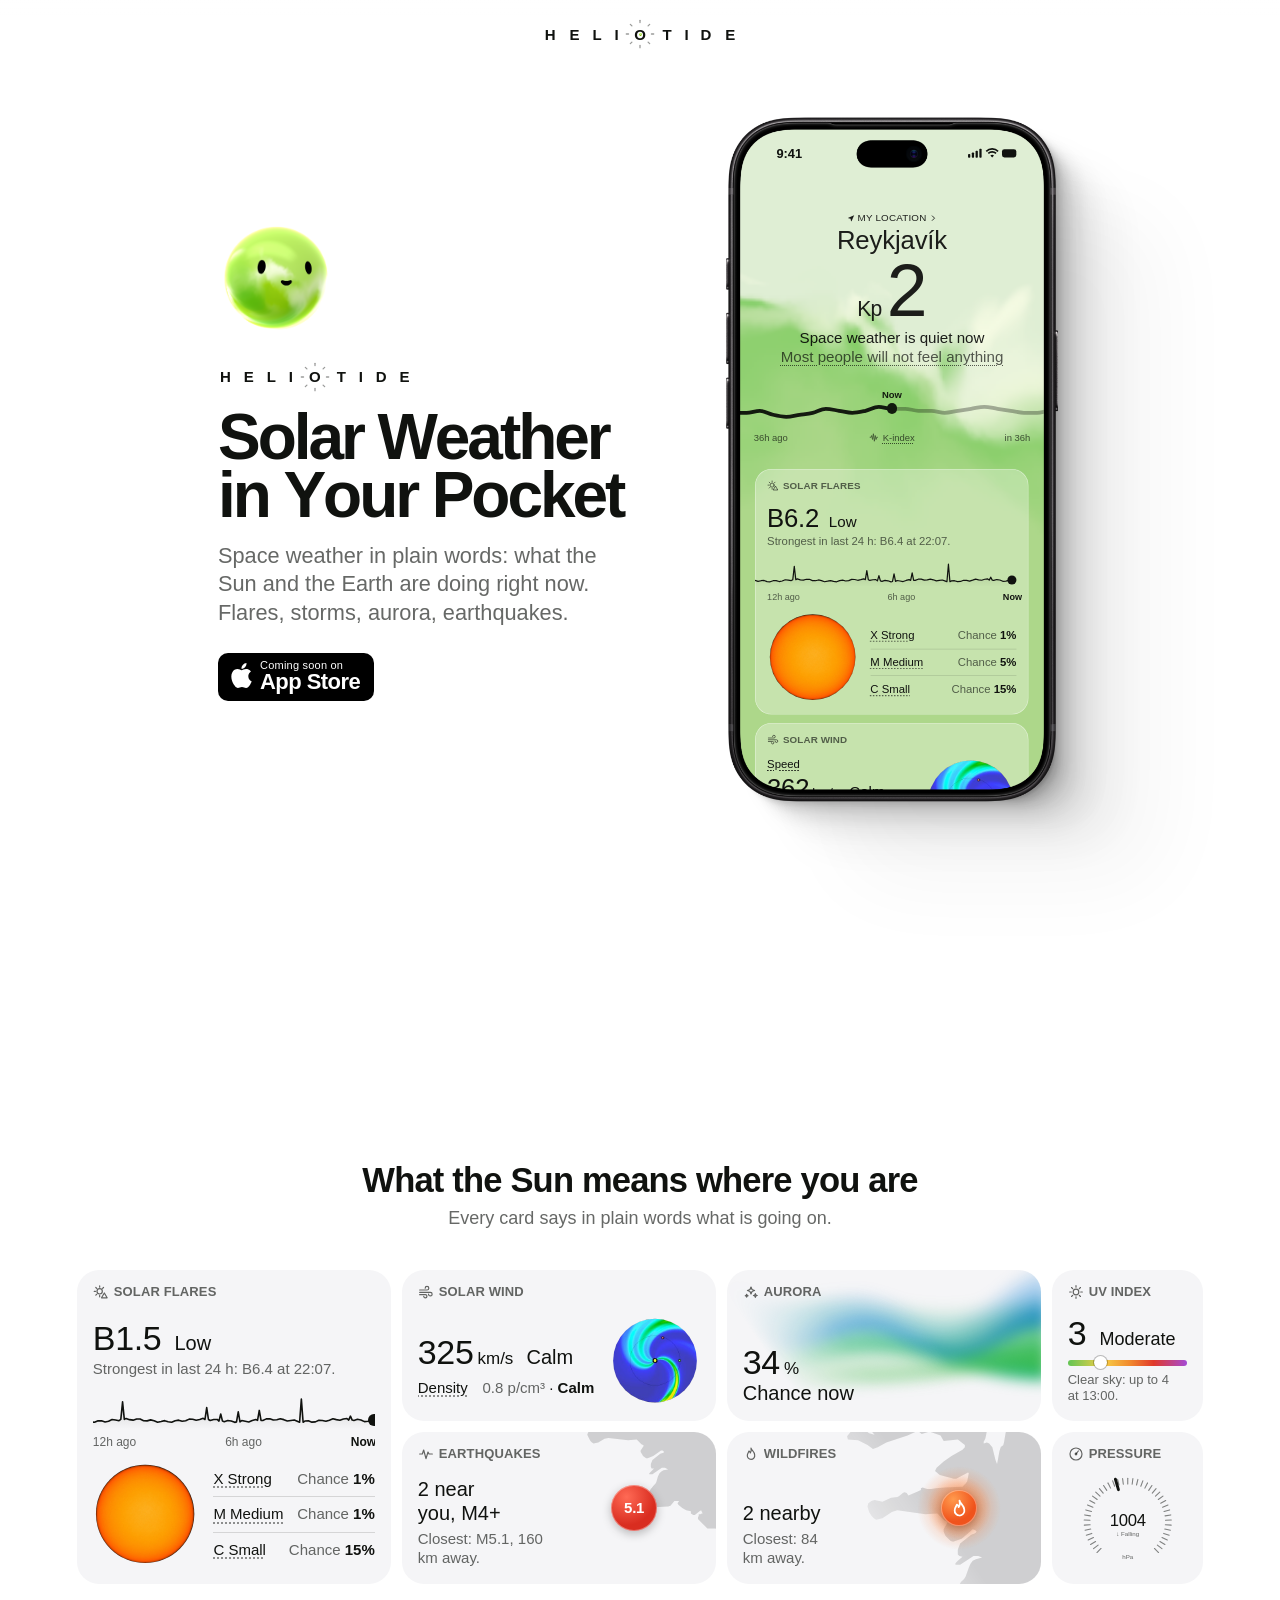
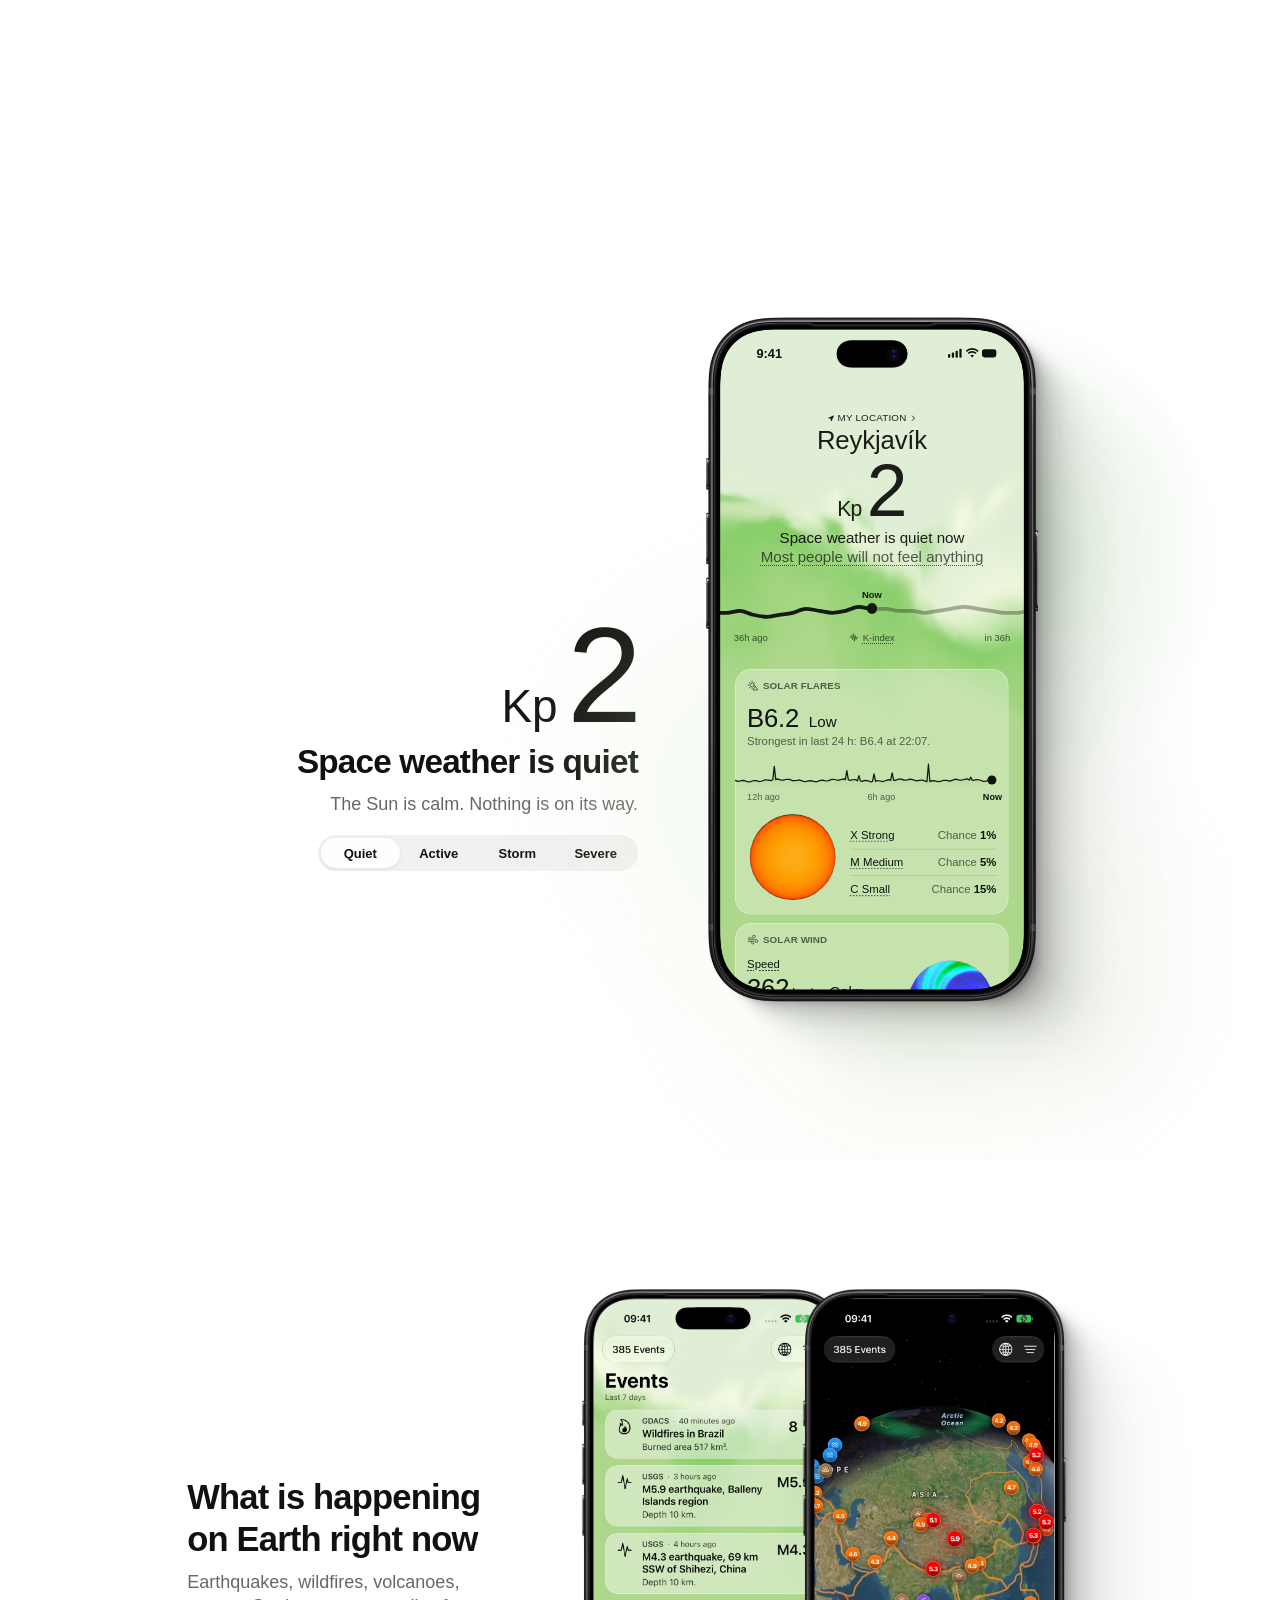
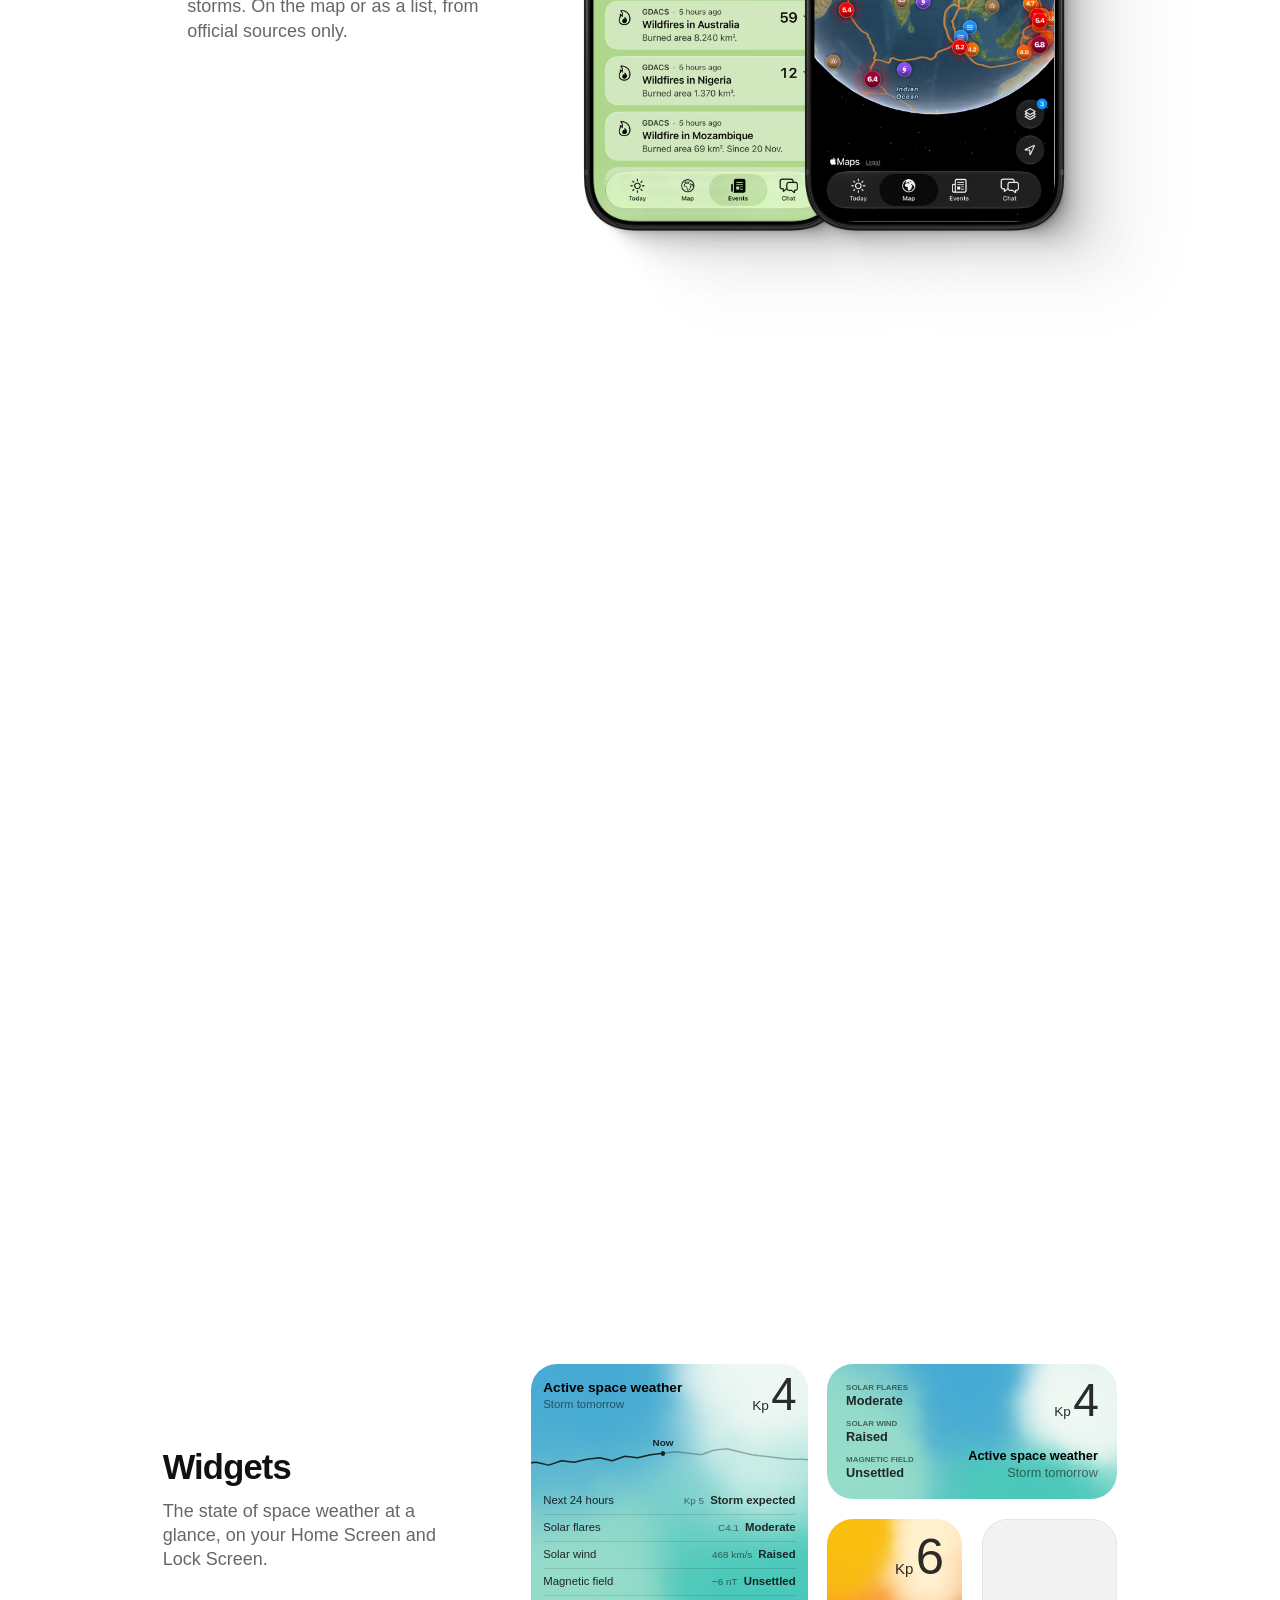
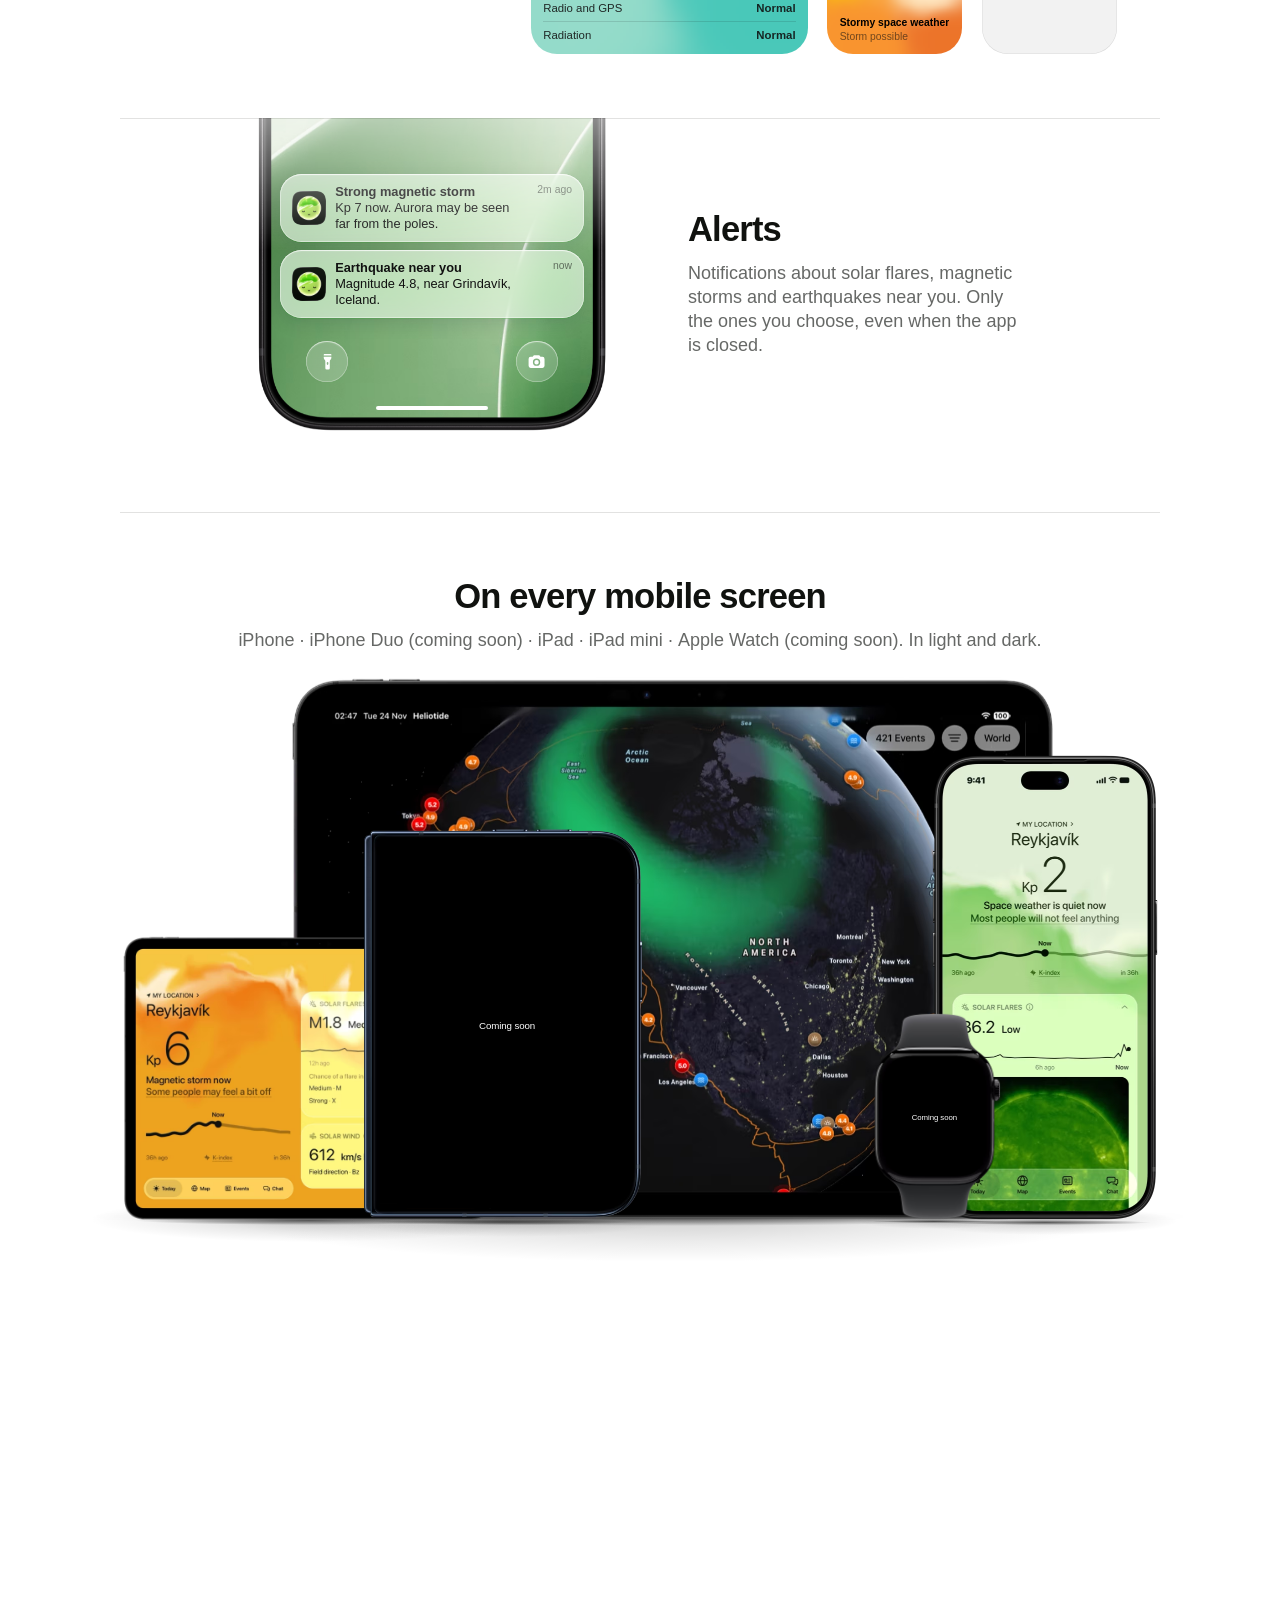
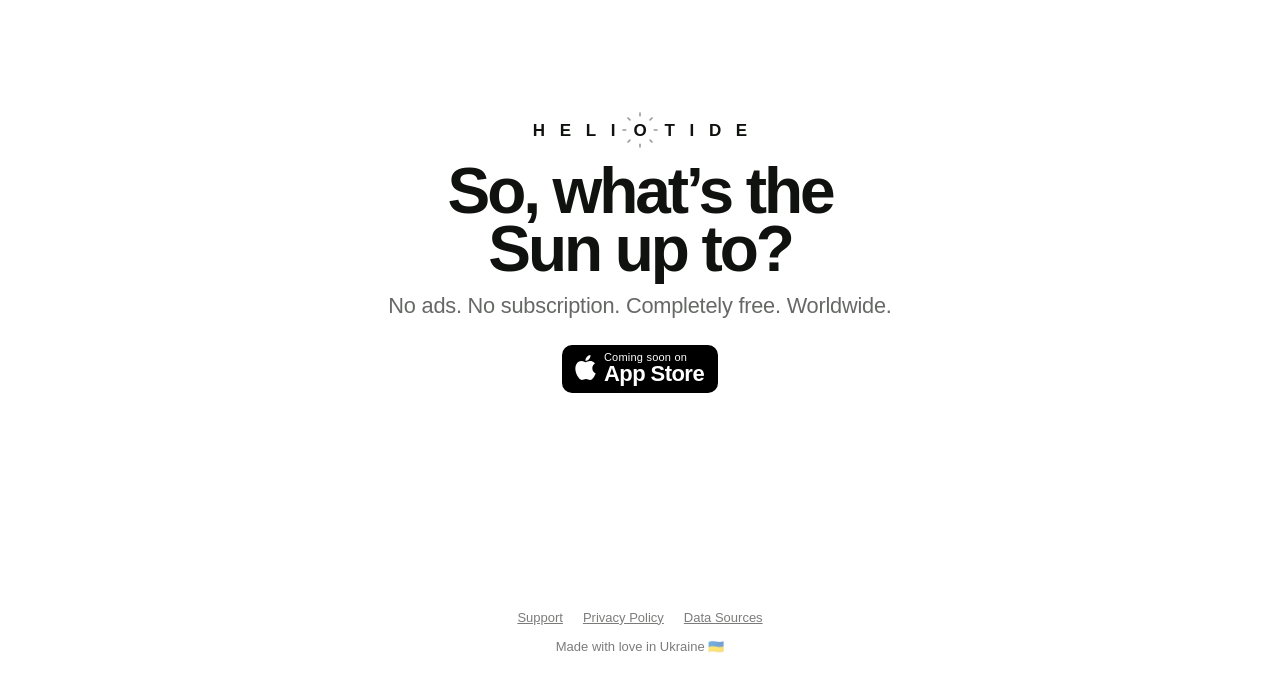
==== commit 0a72cc3b: "SEO basics: robots.txt, sitemap.xml, 404 page, canonical on subpages, Google app category Co-Authore" ====
--- a/index.html
+++ b/index.html
@@ -26,7 +26,7 @@
   <link rel="icon" type="image/png" sizes="96x96" href="img/favicon-96.png">
   <link rel="icon" type="image/png" sizes="192x192" href="img/favicon-192.png">
   <link rel="apple-touch-icon" href="img/apple-touch-icon.png">
-  <script type="application/ld+json">{"@context":"https://schema.org","@graph":[{"@type":"WebSite","@id":"https://heliotide.app/#site","name":"Heliotide","url":"https://heliotide.app/","inLanguage":"en"},{"@type":"MobileApplication","@id":"https://heliotide.app/#app","name":"Heliotide: Space Weather","url":"https://heliotide.app/","image":"https://heliotide.app/img/favicon-512.png","description":"Space weather in plain words: live K-index, solar flares, solar wind, aurora, alerts and earthquakes near you.","operatingSystem":"iOS 18 or later, iPadOS 18 or later","applicationCategory":"WeatherApplication","isAccessibleForFree":true,"offers":{"@type":"Offer","price":"0","priceCurrency":"USD"}}]}</script>
+  <script type="application/ld+json">{"@context":"https://schema.org","@graph":[{"@type":"WebSite","@id":"https://heliotide.app/#site","name":"Heliotide","url":"https://heliotide.app/","inLanguage":"en"},{"@type":"MobileApplication","@id":"https://heliotide.app/#app","name":"Heliotide: Space Weather","url":"https://heliotide.app/","image":"https://heliotide.app/img/favicon-512.png","description":"Space weather in plain words: live K-index, solar flares, solar wind, aurora, alerts and earthquakes near you.","operatingSystem":"iOS 18 or later, iPadOS 18 or later","applicationCategory":"UtilitiesApplication","isAccessibleForFree":true,"offers":{"@type":"Offer","price":"0","priceCurrency":"USD"}}]}</script>
   <style>html,body{background:#fff}@media (prefers-color-scheme:dark){html,body{background:#121214}}</style>
   <link rel="stylesheet" href="site.css?v=38">
   <noscript><style>.soft, .family .m, [data-write], #hero .intro > *, #hero .show, #bar .word > span { opacity: 1 !important; filter: none !important; transform: none !important; } #status { display: none; }</style></noscript>
